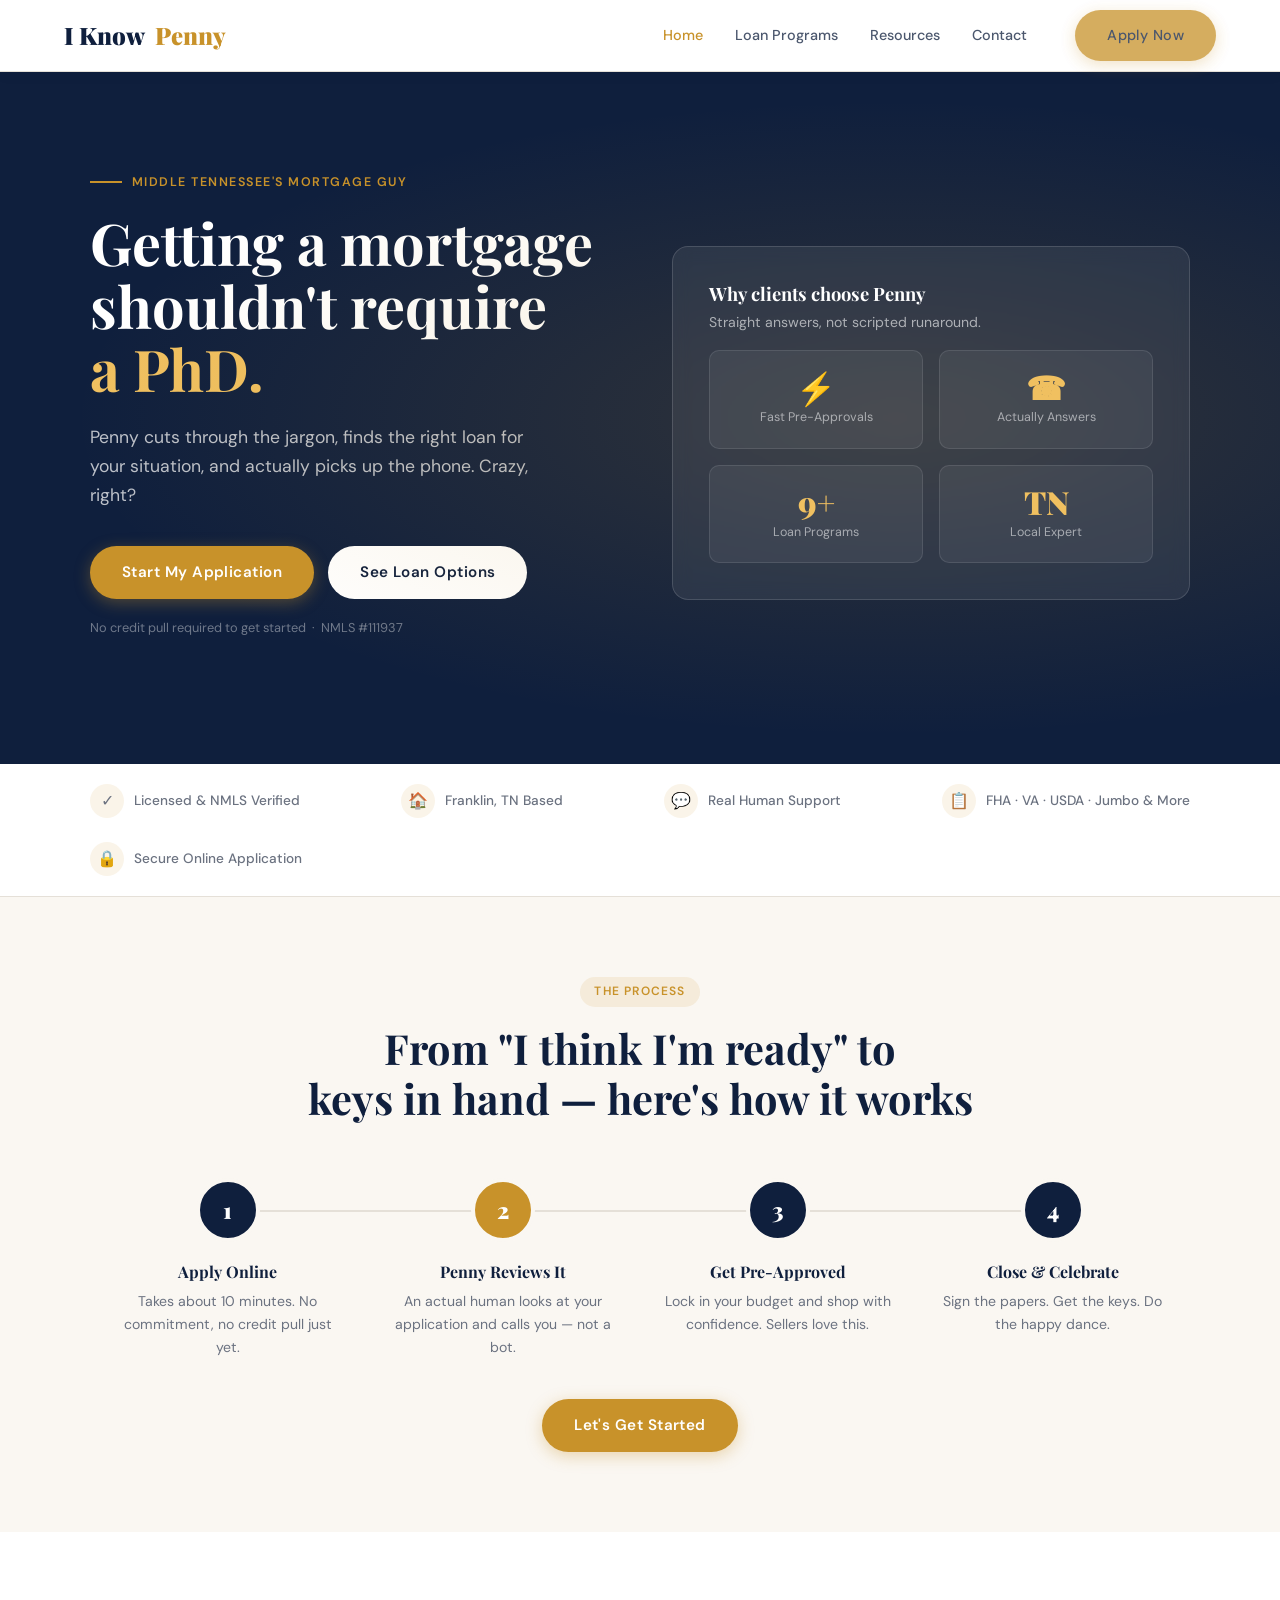
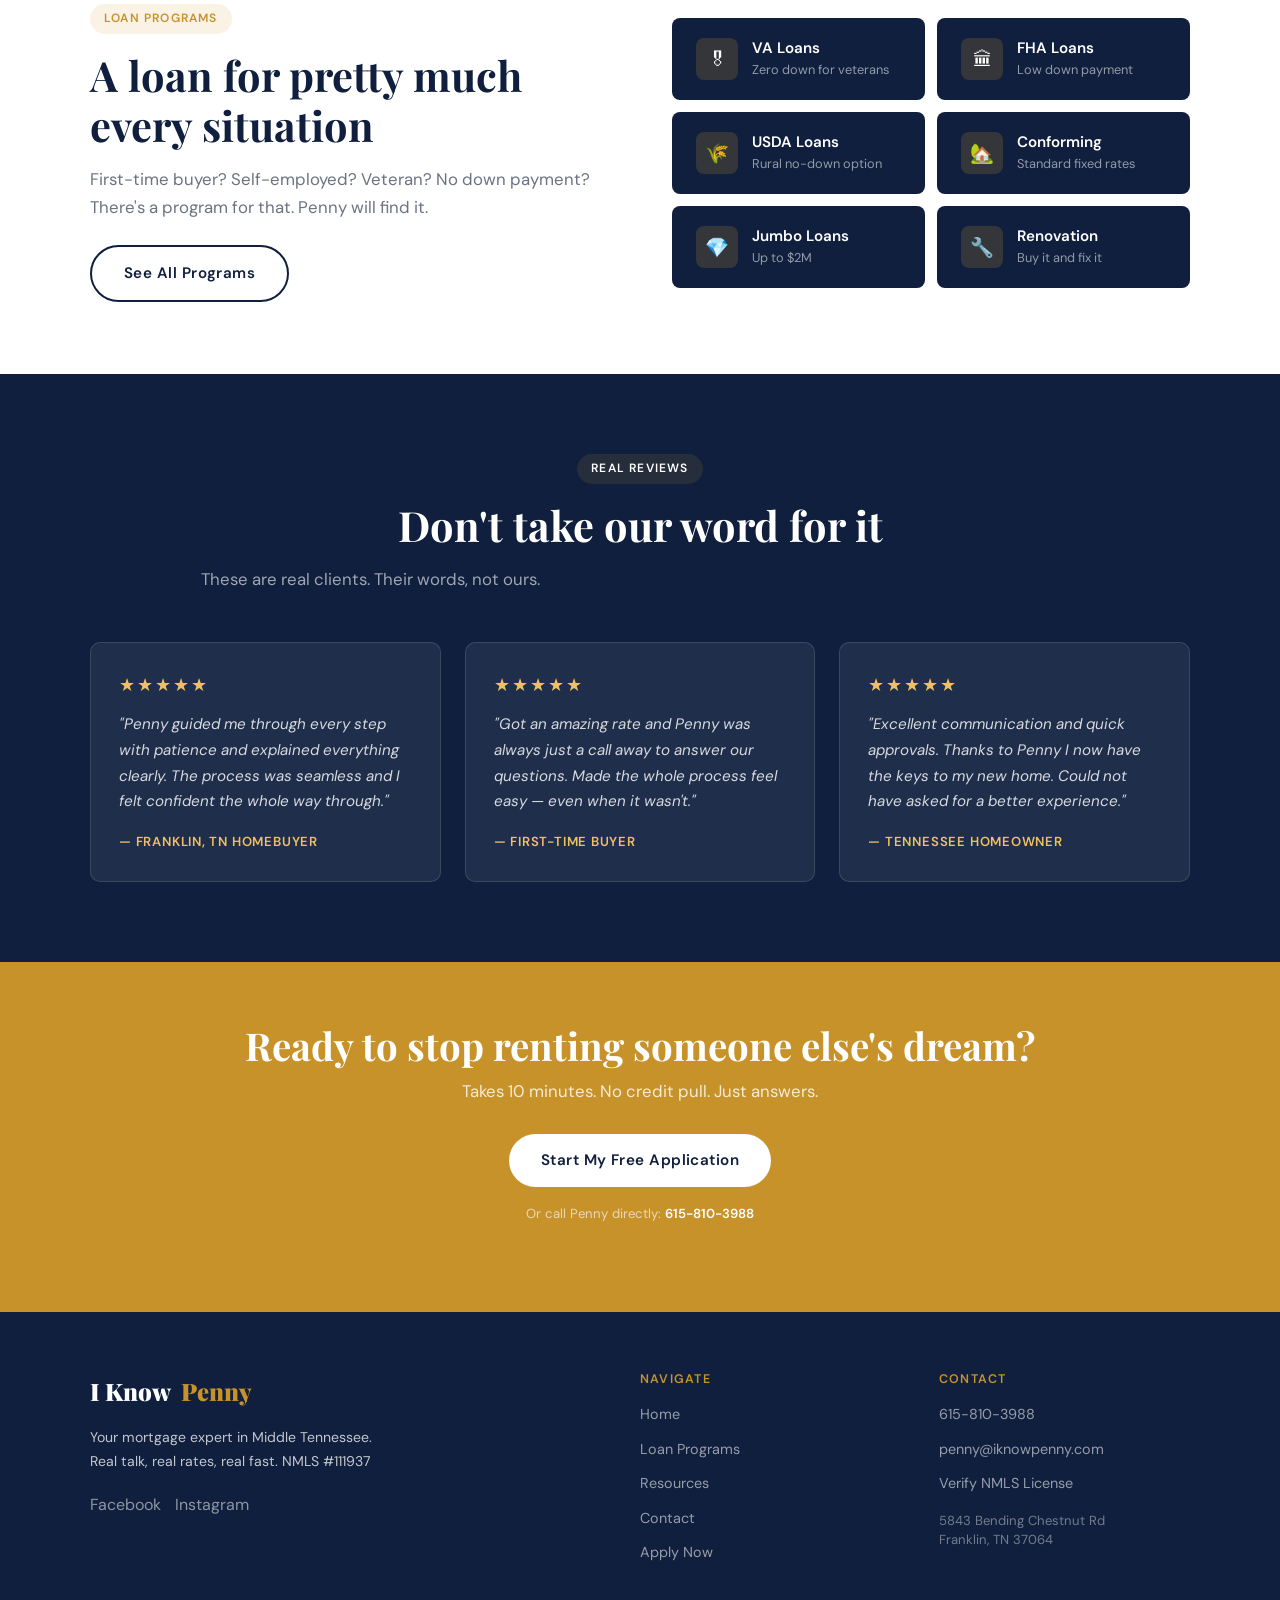
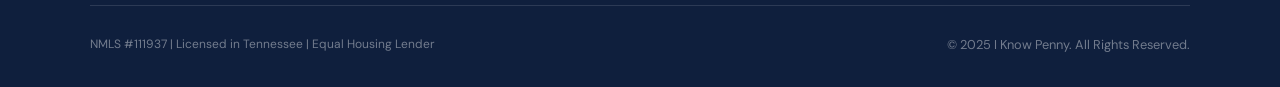
==== index.html @ 1d05a92d "Add website files" ====
<!DOCTYPE html>
<html lang="en">
<head>
  <meta charset="UTF-8" />
  <meta name="viewport" content="width=device-width, initial-scale=1.0" />
  <title>I Know Penny — Mortgages Made Human</title>
  <meta name="description" content="Penny is your Middle Tennessee mortgage expert. Real talk, competitive rates, and a process that doesn't make you want to cry. NMLS #111937" />
  <link rel="stylesheet" href="css/style.css" />
  <style>
    /* ---- HERO ---- */
    .hero {
      background: var(--navy);
      color: var(--white);
      padding: 100px 5% 90px;
      position: relative;
      overflow: hidden;
    }
    .hero::before {
      content: '';
      position: absolute;
      inset: 0;
      background: radial-gradient(ellipse at 70% 50%, rgba(200,146,42,0.18) 0%, transparent 65%);
      pointer-events: none;
    }
    .hero-inner {
      max-width: 1100px;
      margin: 0 auto;
      display: grid;
      grid-template-columns: 1fr 1fr;
      gap: 64px;
      align-items: center;
    }
    .hero-eyebrow {
      font-size: 0.78rem;
      font-weight: 600;
      letter-spacing: 0.12em;
      text-transform: uppercase;
      color: var(--gold);
      margin-bottom: 18px;
      display: flex;
      align-items: center;
      gap: 10px;
    }
    .hero-eyebrow::before {
      content: '';
      display: block;
      width: 32px;
      height: 2px;
      background: var(--gold);
    }
    .hero h1 {
      font-size: clamp(2.4rem, 4.5vw, 3.6rem);
      color: var(--white);
      margin-bottom: 22px;
      line-height: 1.1;
    }
    .hero h1 em {
      font-style: normal;
      color: var(--gold-lt);
    }
    .hero p {
      font-size: 1.1rem;
      color: rgba(255,255,255,0.72);
      margin-bottom: 36px;
      max-width: 460px;
    }
    .hero-btns { display: flex; gap: 14px; flex-wrap: wrap; }
    .hero-card {
      background: rgba(255,255,255,0.07);
      border: 1px solid rgba(255,255,255,0.14);
      border-radius: 16px;
      padding: 36px;
      backdrop-filter: blur(8px);
    }
    .hero-card h3 {
      font-size: 1.15rem;
      color: var(--white);
      margin-bottom: 6px;
    }
    .hero-card p {
      font-size: 0.88rem;
      color: rgba(255,255,255,0.6);
      margin-bottom: 0;
    }
    .hero-stats {
      display: grid;
      grid-template-columns: 1fr 1fr;
      gap: 16px;
      margin-top: 16px;
    }
    .stat-box {
      background: rgba(255,255,255,0.06);
      border: 1px solid rgba(255,255,255,0.1);
      border-radius: 10px;
      padding: 20px;
      text-align: center;
    }
    .stat-num {
      font-family: 'Playfair Display', serif;
      font-size: 2rem;
      font-weight: 900;
      color: var(--gold-lt);
      line-height: 1;
    }
    .stat-label { font-size: 0.78rem; color: rgba(255,255,255,0.55); margin-top: 4px; }

    @media (max-width: 820px) {
      .hero-inner { grid-template-columns: 1fr; gap: 40px; }
      .hero-card { display: none; }
      .hero { padding: 72px 5% 64px; }
    }

    /* ---- TRUST BAR ---- */
    .trust-bar {
      background: var(--white);
      border-bottom: 1px solid var(--border);
      padding: 20px 5%;
    }
    .trust-bar-inner {
      max-width: 1100px;
      margin: 0 auto;
      display: flex;
      align-items: center;
      justify-content: space-between;
      gap: 24px;
      flex-wrap: wrap;
    }
    .trust-item {
      display: flex;
      align-items: center;
      gap: 10px;
      font-size: 0.85rem;
      font-weight: 500;
      color: var(--gray);
    }
    .trust-icon {
      width: 34px;
      height: 34px;
      background: rgba(200,146,42,0.1);
      border-radius: 50%;
      display: flex;
      align-items: center;
      justify-content: center;
      font-size: 1rem;
      flex-shrink: 0;
    }

    /* ---- HOW IT WORKS ---- */
    .steps {
      counter-reset: step;
      display: grid;
      grid-template-columns: repeat(4,1fr);
      gap: 0;
      position: relative;
    }
    .steps::before {
      content: '';
      position: absolute;
      top: 32px;
      left: 10%;
      right: 10%;
      height: 2px;
      background: var(--border);
      z-index: 0;
    }
    .step {
      text-align: center;
      padding: 0 20px;
      position: relative;
      z-index: 1;
    }
    .step-num {
      width: 64px;
      height: 64px;
      background: var(--navy);
      color: var(--white);
      border-radius: 50%;
      display: flex;
      align-items: center;
      justify-content: center;
      font-family: 'Playfair Display', serif;
      font-size: 1.4rem;
      font-weight: 900;
      margin: 0 auto 20px;
      border: 4px solid var(--cream);
    }
    .step:nth-child(2) .step-num { background: var(--gold); }
    .step h3 { font-size: 1rem; margin-bottom: 8px; }
    .step p { font-size: 0.88rem; color: var(--gray); }

    @media (max-width: 700px) {
      .steps { grid-template-columns: 1fr 1fr; gap: 32px; }
      .steps::before { display: none; }
    }
    @media (max-width: 420px) {
      .steps { grid-template-columns: 1fr; }
    }

    /* ---- TESTIMONIALS ---- */
    .testimonials-bg { background: var(--navy); }
    .testimonials-bg .section-title, .testimonials-bg .tag { color: var(--white); }
    .testimonials-bg .section-sub { color: rgba(255,255,255,0.6); }
    .testimonial-card {
      background: rgba(255,255,255,0.07);
      border: 1px solid rgba(255,255,255,0.12);
      border-radius: var(--radius);
      padding: 28px;
      color: var(--white);
    }
    .testimonial-card .stars { color: var(--gold-lt); font-size: 1.1rem; margin-bottom: 12px; letter-spacing: 2px; }
    .testimonial-card blockquote { font-size: 0.95rem; line-height: 1.7; color: rgba(255,255,255,0.82); font-style: italic; }
    .testimonial-card .reviewer { margin-top: 16px; font-size: 0.82rem; font-weight: 600; color: var(--gold-lt); text-transform: uppercase; letter-spacing: 0.06em; }

    /* ---- CTA BAND ---- */
    .cta-band {
      background: var(--gold);
      padding: 60px 5%;
      text-align: center;
    }
    .cta-band h2 { color: var(--white); font-size: clamp(1.6rem, 3vw, 2.4rem); margin-bottom: 10px; }
    .cta-band p { color: rgba(255,255,255,0.82); font-size: 1.05rem; margin-bottom: 28px; }

    /* ---- PROGRAMS PREVIEW ---- */
    .prog-badge {
      background: var(--navy);
      color: var(--white);
      border-radius: 8px;
      padding: 20px 24px;
      display: flex;
      align-items: center;
      gap: 14px;
      transition: transform var(--trans), box-shadow var(--trans);
    }
    .prog-badge:hover {
      transform: translateY(-3px);
      box-shadow: 0 8px 24px rgba(15,31,61,0.2);
    }
    .prog-badge .icon {
      width: 42px;
      height: 42px;
      background: rgba(200,146,42,0.2);
      border-radius: 8px;
      display: flex;
      align-items: center;
      justify-content: center;
      font-size: 1.2rem;
      flex-shrink: 0;
    }
    .prog-badge h4 { font-family: 'DM Sans', sans-serif; font-size: 0.95rem; font-weight: 600; color: var(--white); margin-bottom: 2px; }
    .prog-badge p { font-size: 0.8rem; color: rgba(255,255,255,0.55); }
  </style>
</head>
<body>

  <div id="nav-placeholder"></div>

  <!-- HERO -->
  <section class="hero">
    <div class="hero-inner">
      <div>
        <div class="hero-eyebrow">Middle Tennessee's Mortgage Guy</div>
        <h1>Getting a mortgage<br>shouldn't require<br><em>a PhD.</em></h1>
        <p>Penny cuts through the jargon, finds the right loan for your situation, and actually picks up the phone. Crazy, right?</p>
        <div class="hero-btns">
          <a href="apply.html" class="btn btn-gold">Start My Application</a>
          <a href="lending-programs.html" class="btn btn-white">See Loan Options</a>
        </div>
        <p style="margin-top:18px;font-size:0.8rem;color:rgba(255,255,255,0.4)">No credit pull required to get started &nbsp;·&nbsp; NMLS #111937</p>
      </div>
      <div class="hero-card fade-in">
        <h3>Why clients choose Penny</h3>
        <p>Straight answers, not scripted runaround.</p>
        <div class="hero-stats">
          <div class="stat-box"><div class="stat-num">⚡</div><div class="stat-label">Fast Pre-Approvals</div></div>
          <div class="stat-box"><div class="stat-num">☎</div><div class="stat-label">Actually Answers</div></div>
          <div class="stat-box"><div class="stat-num">9+</div><div class="stat-label">Loan Programs</div></div>
          <div class="stat-box"><div class="stat-num">TN</div><div class="stat-label">Local Expert</div></div>
        </div>
      </div>
    </div>
  </section>

  <!-- TRUST BAR -->
  <div class="trust-bar">
    <div class="trust-bar-inner">
      <div class="trust-item"><div class="trust-icon">✓</div>Licensed &amp; NMLS Verified</div>
      <div class="trust-item"><div class="trust-icon">🏠</div>Franklin, TN Based</div>
      <div class="trust-item"><div class="trust-icon">💬</div>Real Human Support</div>
      <div class="trust-item"><div class="trust-icon">📋</div>FHA · VA · USDA · Jumbo &amp; More</div>
      <div class="trust-item"><div class="trust-icon">🔒</div>Secure Online Application</div>
    </div>
  </div>

  <!-- HOW IT WORKS -->
  <section class="section">
    <div class="container">
      <div class="text-center fade-in" style="margin-bottom:56px">
        <div class="tag">The Process</div>
        <h2 class="section-title">From "I think I'm ready" to<br>keys in hand — here's how it works</h2>
      </div>
      <div class="steps stagger">
        <div class="step">
          <div class="step-num">1</div>
          <h3>Apply Online</h3>
          <p>Takes about 10 minutes. No commitment, no credit pull just yet.</p>
        </div>
        <div class="step">
          <div class="step-num">2</div>
          <h3>Penny Reviews It</h3>
          <p>An actual human looks at your application and calls you — not a bot.</p>
        </div>
        <div class="step">
          <div class="step-num">3</div>
          <h3>Get Pre-Approved</h3>
          <p>Lock in your budget and shop with confidence. Sellers love this.</p>
        </div>
        <div class="step">
          <div class="step-num">4</div>
          <h3>Close &amp; Celebrate</h3>
          <p>Sign the papers. Get the keys. Do the happy dance.</p>
        </div>
      </div>
      <div class="text-center mt-40">
        <a href="apply.html" class="btn btn-gold">Let's Get Started</a>
      </div>
    </div>
  </section>

  <!-- LOAN PROGRAMS PREVIEW -->
  <section class="section" style="background:var(--white);padding-top:72px;padding-bottom:72px">
    <div class="container">
      <div style="display:grid;grid-template-columns:1fr 1fr;gap:64px;align-items:center">
        <div class="fade-in">
          <div class="tag">Loan Programs</div>
          <h2 class="section-title">A loan for pretty much every situation</h2>
          <p class="section-sub">First-time buyer? Self-employed? Veteran? No down payment? There's a program for that. Penny will find it.</p>
          <a href="lending-programs.html" class="btn btn-outline mt-24">See All Programs</a>
        </div>
        <div class="stagger" style="display:grid;grid-template-columns:1fr 1fr;gap:12px">
          <div class="prog-badge">
            <div class="icon">🎖</div>
            <div><h4>VA Loans</h4><p>Zero down for veterans</p></div>
          </div>
          <div class="prog-badge">
            <div class="icon">🏛</div>
            <div><h4>FHA Loans</h4><p>Low down payment</p></div>
          </div>
          <div class="prog-badge">
            <div class="icon">🌾</div>
            <div><h4>USDA Loans</h4><p>Rural no-down option</p></div>
          </div>
          <div class="prog-badge">
            <div class="icon">🏡</div>
            <div><h4>Conforming</h4><p>Standard fixed rates</p></div>
          </div>
          <div class="prog-badge">
            <div class="icon">💎</div>
            <div><h4>Jumbo Loans</h4><p>Up to $2M</p></div>
          </div>
          <div class="prog-badge">
            <div class="icon">🔧</div>
            <div><h4>Renovation</h4><p>Buy it and fix it</p></div>
          </div>
        </div>
      </div>
    </div>
  </section>

  <!-- TESTIMONIALS -->
  <section class="section testimonials-bg">
    <div class="container">
      <div class="text-center fade-in" style="margin-bottom:48px">
        <div class="tag">Real Reviews</div>
        <h2 class="section-title" style="color:var(--white)">Don't take our word for it</h2>
        <p class="section-sub">These are real clients. Their words, not ours.</p>
      </div>
      <div class="grid-3 stagger">
        <div class="testimonial-card">
          <div class="stars">★★★★★</div>
          <blockquote>"Penny guided me through every step with patience and explained everything clearly. The process was seamless and I felt confident the whole way through."</blockquote>
          <div class="reviewer">— Franklin, TN Homebuyer</div>
        </div>
        <div class="testimonial-card">
          <div class="stars">★★★★★</div>
          <blockquote>"Got an amazing rate and Penny was always just a call away to answer our questions. Made the whole process feel easy — even when it wasn't."</blockquote>
          <div class="reviewer">— First-Time Buyer</div>
        </div>
        <div class="testimonial-card">
          <div class="stars">★★★★★</div>
          <blockquote>"Excellent communication and quick approvals. Thanks to Penny I now have the keys to my new home. Could not have asked for a better experience."</blockquote>
          <div class="reviewer">— Tennessee Homeowner</div>
        </div>
      </div>
    </div>
  </section>

  <!-- CTA BAND -->
  <div class="cta-band">
    <div class="container">
      <h2>Ready to stop renting someone else's dream?</h2>
      <p>Takes 10 minutes. No credit pull. Just answers.</p>
      <a href="apply.html" class="btn btn-white">Start My Free Application</a>
      <p style="margin-top:16px;font-size:0.82rem;color:rgba(255,255,255,0.65)">Or call Penny directly: <a href="tel:6158103988" style="color:var(--white);font-weight:600">615-810-3988</a></p>
    </div>
  </div>

  <div id="footer-placeholder"></div>
  <script src="js/components.js"></script>
  <script src="js/main.js"></script>
</body>
</html>
---- css/style.css ----
/* =============================================
   I KNOW PENNY — Global Stylesheet
   ============================================= */

@import url('https://fonts.googleapis.com/css2?family=Playfair+Display:wght@700;900&family=DM+Sans:wght@300;400;500;600&display=swap');

:root {
  --navy:    #0f1f3d;
  --gold:    #c8922a;
  --gold-lt: #f0c060;
  --cream:   #faf7f2;
  --white:   #ffffff;
  --gray:    #6b7280;
  --border:  #e5e0d8;
  --radius:  10px;
  --shadow:  0 4px 24px rgba(15,31,61,0.10);
  --trans:   0.22s ease;
}

*, *::before, *::after { box-sizing: border-box; margin: 0; padding: 0; }

html { scroll-behavior: smooth; }

body {
  font-family: 'DM Sans', sans-serif;
  background: var(--cream);
  color: var(--navy);
  font-size: 16px;
  line-height: 1.65;
}

h1, h2, h3, h4 {
  font-family: 'Playfair Display', serif;
  line-height: 1.2;
}

a { color: inherit; text-decoration: none; }
img { max-width: 100%; display: block; }

/* ---- BUTTONS ---- */
.btn {
  display: inline-block;
  padding: 14px 32px;
  border-radius: 50px;
  font-family: 'DM Sans', sans-serif;
  font-weight: 600;
  font-size: 0.95rem;
  letter-spacing: 0.03em;
  cursor: pointer;
  transition: transform var(--trans), box-shadow var(--trans), background var(--trans);
  border: none;
}
.btn-gold {
  background: var(--gold);
  color: var(--white);
  box-shadow: 0 4px 16px rgba(200,146,42,0.35);
}
.btn-gold:hover {
  background: #b07820;
  transform: translateY(-2px);
  box-shadow: 0 8px 24px rgba(200,146,42,0.45);
}
.btn-outline {
  background: transparent;
  color: var(--navy);
  border: 2px solid var(--navy);
}
.btn-outline:hover {
  background: var(--navy);
  color: var(--white);
  transform: translateY(-2px);
}
.btn-white {
  background: var(--white);
  color: var(--navy);
}
.btn-white:hover {
  background: var(--gold);
  color: var(--white);
  transform: translateY(-2px);
}

/* ---- NAV ---- */
nav {
  position: sticky;
  top: 0;
  z-index: 100;
  background: var(--white);
  border-bottom: 1px solid var(--border);
  padding: 0 5%;
  display: flex;
  align-items: center;
  justify-content: space-between;
  height: 72px;
  box-shadow: 0 2px 12px rgba(15,31,61,0.07);
}

.nav-logo {
  font-family: 'Playfair Display', serif;
  font-size: 1.5rem;
  font-weight: 900;
  color: var(--navy);
  display: flex;
  align-items: center;
  gap: 10px;
}
.nav-logo span { color: var(--gold); }

.nav-links {
  display: flex;
  align-items: center;
  gap: 32px;
  list-style: none;
}
.nav-links a {
  font-size: 0.9rem;
  font-weight: 500;
  color: var(--navy);
  opacity: 0.75;
  transition: opacity var(--trans), color var(--trans);
}
.nav-links a:hover, .nav-links a.active { opacity: 1; color: var(--gold); }

.nav-cta { margin-left: 16px; }

.hamburger {
  display: none;
  flex-direction: column;
  gap: 5px;
  cursor: pointer;
  background: none;
  border: none;
  padding: 6px;
}
.hamburger span {
  display: block;
  width: 24px;
  height: 2px;
  background: var(--navy);
  border-radius: 2px;
  transition: var(--trans);
}

/* ---- MOBILE NAV ---- */
@media (max-width: 820px) {
  .hamburger { display: flex; }
  .nav-links {
    display: none;
    position: absolute;
    top: 72px;
    left: 0; right: 0;
    background: var(--white);
    flex-direction: column;
    padding: 24px 5%;
    gap: 20px;
    border-top: 1px solid var(--border);
    box-shadow: 0 8px 24px rgba(15,31,61,0.10);
  }
  .nav-links.open { display: flex; }
  .nav-links a { font-size: 1rem; }
  .nav-cta { width: 100%; text-align: center; }
}

/* ---- FOOTER ---- */
footer {
  background: var(--navy);
  color: rgba(255,255,255,0.75);
  padding: 60px 5% 32px;
}
.footer-grid {
  display: grid;
  grid-template-columns: 2fr 1fr 1fr;
  gap: 48px;
  padding-bottom: 40px;
  border-bottom: 1px solid rgba(255,255,255,0.12);
  margin-bottom: 28px;
}
.footer-brand .nav-logo { color: var(--white); margin-bottom: 14px; }
.footer-brand p { font-size: 0.88rem; line-height: 1.7; max-width: 300px; }
.footer-col h4 {
  font-family: 'DM Sans', sans-serif;
  font-size: 0.78rem;
  font-weight: 600;
  letter-spacing: 0.1em;
  text-transform: uppercase;
  color: var(--gold);
  margin-bottom: 14px;
}
.footer-col ul { list-style: none; display: flex; flex-direction: column; gap: 8px; }
.footer-col a { font-size: 0.9rem; opacity: 0.75; transition: opacity var(--trans); }
.footer-col a:hover { opacity: 1; }
.footer-bottom {
  display: flex;
  justify-content: space-between;
  align-items: center;
  font-size: 0.8rem;
  flex-wrap: wrap;
  gap: 12px;
}
.nmls { font-size: 0.75rem; opacity: 0.55; }

@media (max-width: 700px) {
  .footer-grid { grid-template-columns: 1fr; gap: 32px; }
  .footer-bottom { flex-direction: column; text-align: center; }
}

/* ---- SECTION HELPERS ---- */
.section { padding: 80px 5%; }
.section-sm { padding: 48px 5%; }
.container { max-width: 1100px; margin: 0 auto; }
.tag {
  display: inline-block;
  background: rgba(200,146,42,0.12);
  color: var(--gold);
  font-size: 0.75rem;
  font-weight: 600;
  letter-spacing: 0.1em;
  text-transform: uppercase;
  padding: 5px 14px;
  border-radius: 50px;
  margin-bottom: 16px;
}
.section-title { font-size: clamp(1.8rem, 3.5vw, 2.6rem); margin-bottom: 16px; }
.section-sub { font-size: 1.05rem; color: var(--gray); max-width: 560px; }

/* ---- CARDS ---- */
.card {
  background: var(--white);
  border-radius: var(--radius);
  box-shadow: var(--shadow);
  padding: 32px;
  border: 1px solid var(--border);
  transition: transform var(--trans), box-shadow var(--trans);
}
.card:hover {
  transform: translateY(-4px);
  box-shadow: 0 12px 36px rgba(15,31,61,0.13);
}

/* ---- UTILITIES ---- */
.text-center { text-align: center; }
.text-gold { color: var(--gold); }
.mt-8 { margin-top: 8px; }
.mt-16 { margin-top: 16px; }
.mt-24 { margin-top: 24px; }
.mt-40 { margin-top: 40px; }
.grid-2 { display: grid; grid-template-columns: 1fr 1fr; gap: 24px; }
.grid-3 { display: grid; grid-template-columns: repeat(3,1fr); gap: 24px; }
.grid-4 { display: grid; grid-template-columns: repeat(4,1fr); gap: 24px; }

@media (max-width: 900px) {
  .grid-4 { grid-template-columns: repeat(2,1fr); }
  .grid-3 { grid-template-columns: repeat(2,1fr); }
}
@media (max-width: 600px) {
  .grid-2, .grid-3, .grid-4 { grid-template-columns: 1fr; }
  .section { padding: 56px 5%; }
}

/* ---- PAGE HERO (inner pages) ---- */
.page-hero {
  background: var(--navy);
  color: var(--white);
  padding: 72px 5% 64px;
  text-align: center;
}
.page-hero .tag { background: rgba(200,146,42,0.18); }
.page-hero h1 { color: var(--white); font-size: clamp(2rem, 4vw, 3rem); }
.page-hero p { color: rgba(255,255,255,0.72); margin: 14px auto 0; max-width: 540px; font-size: 1.05rem; }

/* ---- FADE IN ANIMATION ---- */
.fade-in {
  opacity: 0;
  transform: translateY(24px);
  transition: opacity 0.6s ease, transform 0.6s ease;
}
.fade-in.visible { opacity: 1; transform: none; }
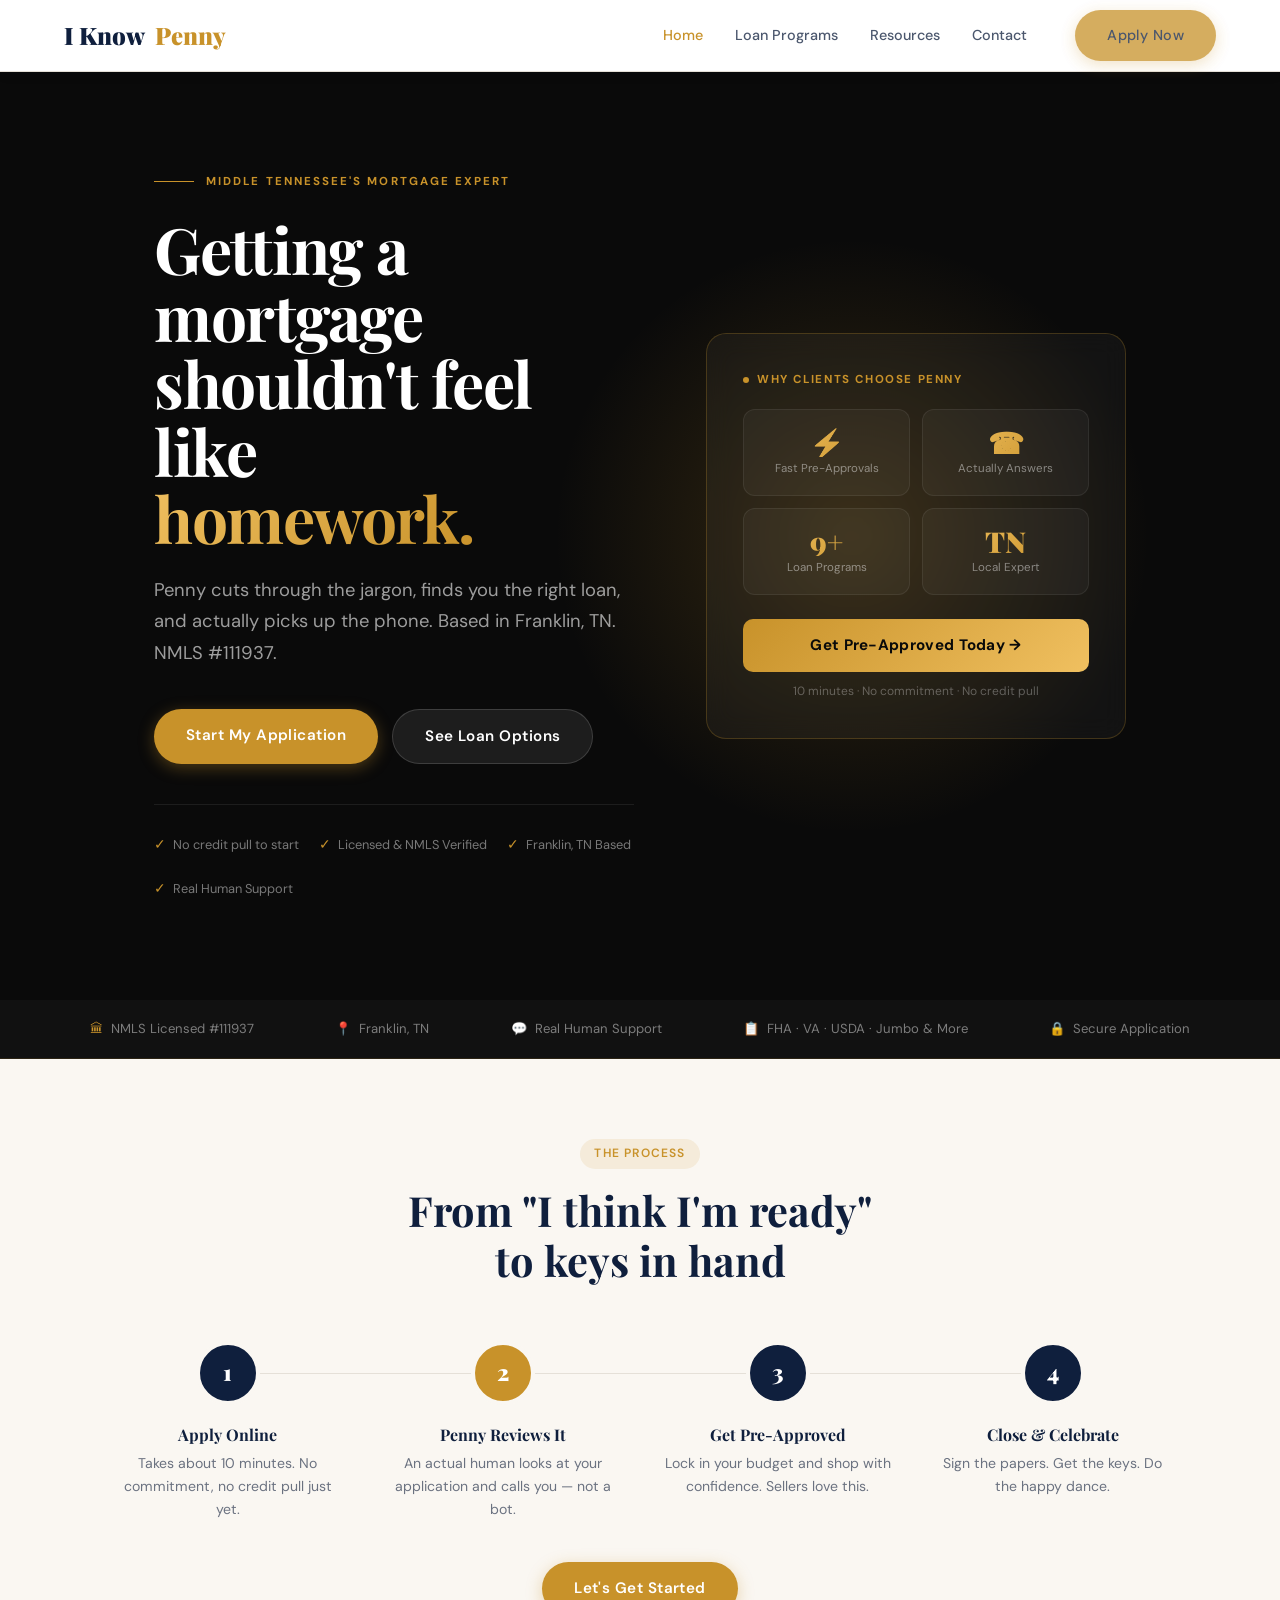
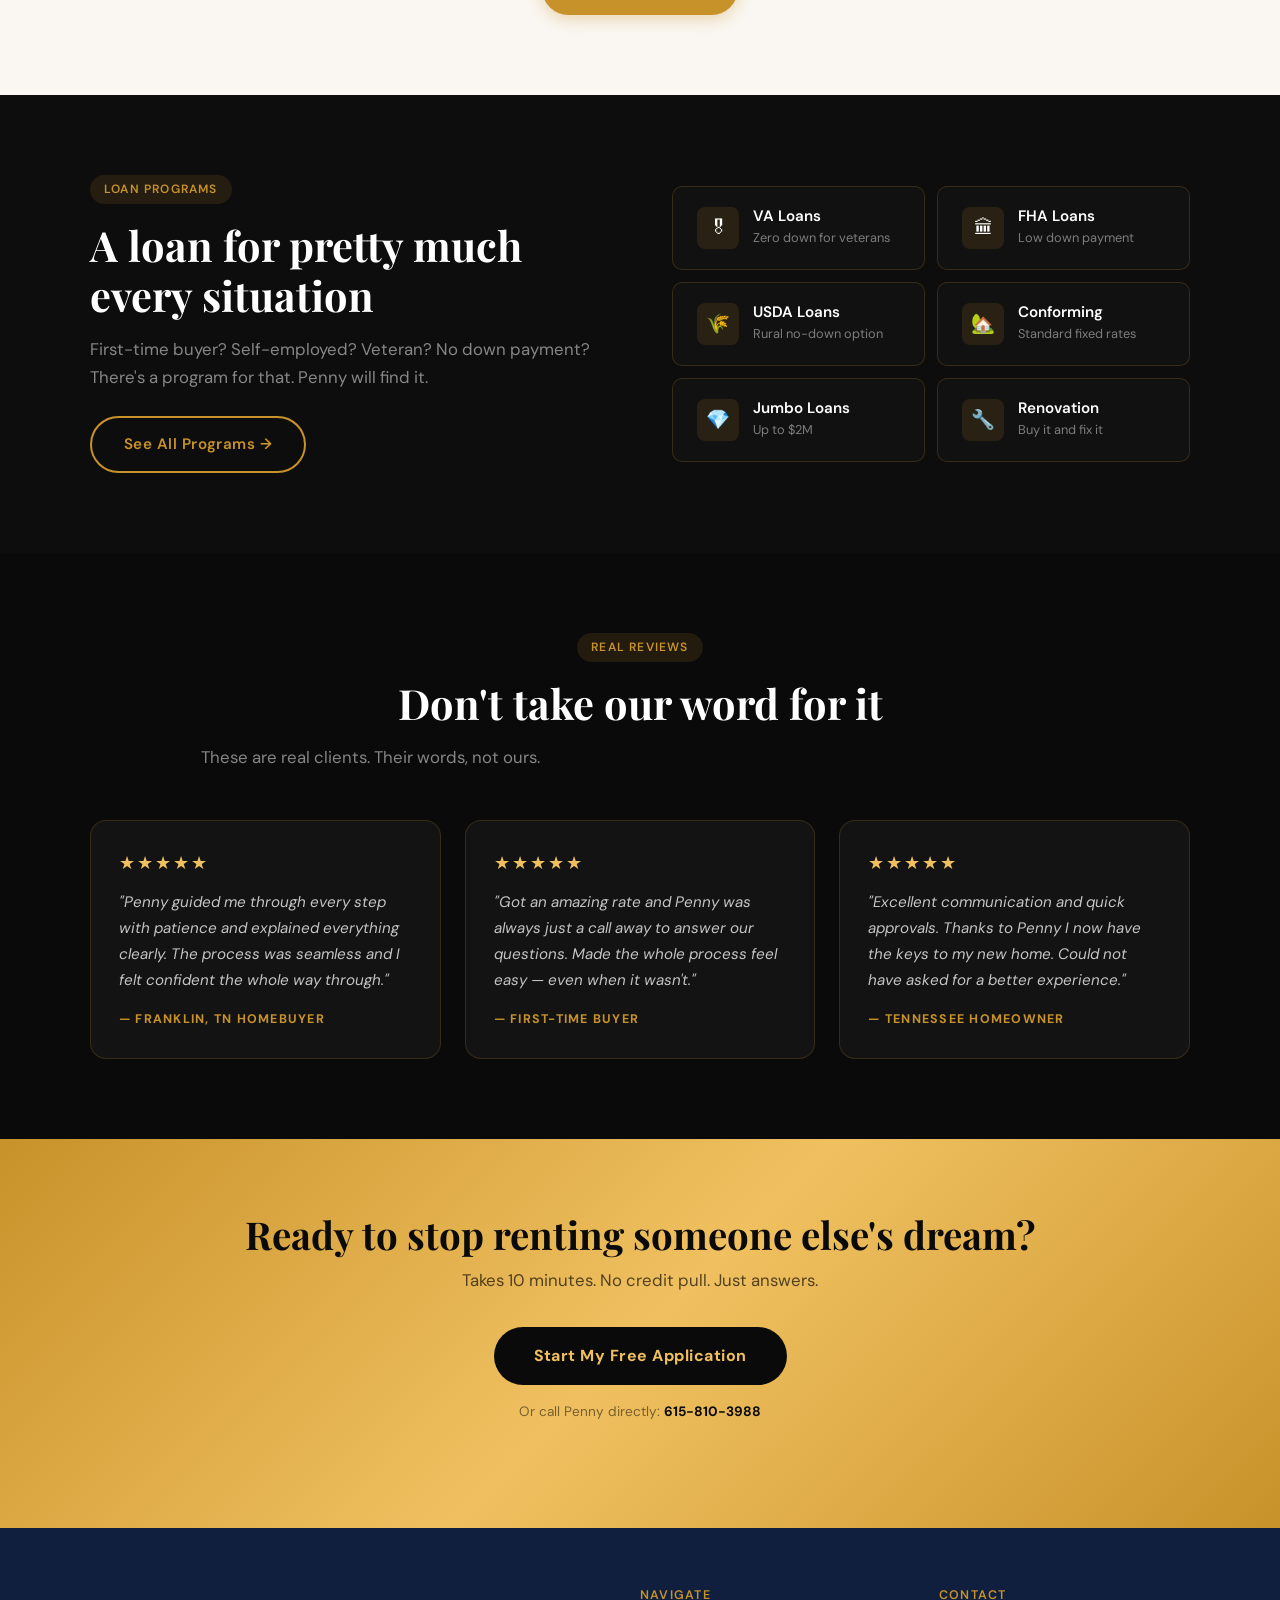
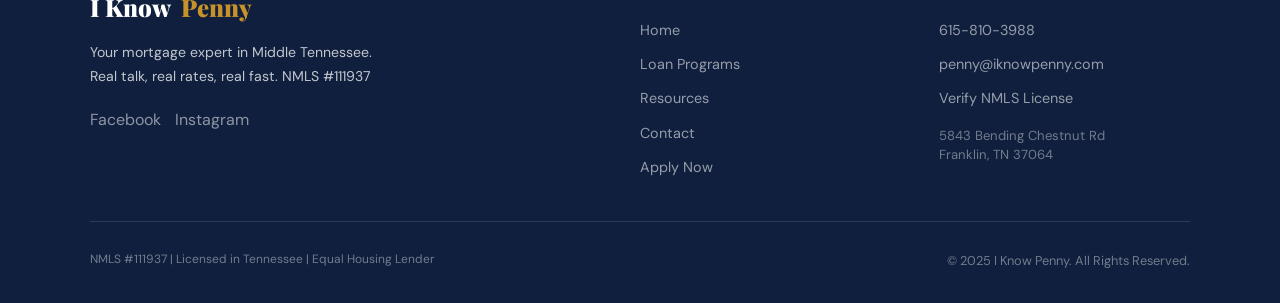
==== commit 4ff66e89: "Add files via upload" ====
--- a/index.html
+++ b/index.html
@@ -9,112 +9,187 @@
   <style>
     /* ---- HERO ---- */
     .hero {
-      background: var(--navy);
+      background: #0a0a0a;
       color: var(--white);
-      padding: 100px 5% 90px;
+      padding: 0;
       position: relative;
       overflow: hidden;
-    }
-    .hero::before {
-      content: '';
+      min-height: 92vh;
+      display: flex;
+      align-items: center;
+    }
+    .hero-bg-logo {
       position: absolute;
-      inset: 0;
-      background: radial-gradient(ellipse at 70% 50%, rgba(200,146,42,0.18) 0%, transparent 65%);
+      right: -80px;
+      top: 50%;
+      transform: translateY(-50%);
+      width: 680px;
+      opacity: 0.04;
+      pointer-events: none;
+      user-select: none;
+    }
+    .hero-glow {
+      position: absolute;
+      width: 600px;
+      height: 600px;
+      border-radius: 50%;
+      background: radial-gradient(circle, rgba(200,146,42,0.22) 0%, transparent 70%);
+      top: 50%;
+      right: 10%;
+      transform: translateY(-50%);
       pointer-events: none;
     }
     .hero-inner {
       max-width: 1100px;
       margin: 0 auto;
+      padding: 100px 5%;
       display: grid;
-      grid-template-columns: 1fr 1fr;
-      gap: 64px;
-      align-items: center;
+      grid-template-columns: 1fr 420px;
+      gap: 72px;
+      align-items: center;
+      width: 100%;
+      position: relative;
+      z-index: 1;
     }
     .hero-eyebrow {
-      font-size: 0.78rem;
-      font-weight: 600;
-      letter-spacing: 0.12em;
+      font-size: 0.72rem;
+      font-weight: 700;
+      letter-spacing: 0.18em;
       text-transform: uppercase;
       color: var(--gold);
-      margin-bottom: 18px;
-      display: flex;
-      align-items: center;
-      gap: 10px;
+      margin-bottom: 24px;
+      display: flex;
+      align-items: center;
+      gap: 12px;
     }
     .hero-eyebrow::before {
       content: '';
       display: block;
-      width: 32px;
-      height: 2px;
+      width: 40px;
+      height: 1px;
       background: var(--gold);
     }
     .hero h1 {
-      font-size: clamp(2.4rem, 4.5vw, 3.6rem);
+      font-size: clamp(2.8rem, 5vw, 4.4rem);
       color: var(--white);
-      margin-bottom: 22px;
-      line-height: 1.1;
+      margin-bottom: 24px;
+      line-height: 1.05;
+      letter-spacing: -0.02em;
     }
     .hero h1 em {
       font-style: normal;
-      color: var(--gold-lt);
-    }
-    .hero p {
-      font-size: 1.1rem;
-      color: rgba(255,255,255,0.72);
-      margin-bottom: 36px;
-      max-width: 460px;
-    }
-    .hero-btns { display: flex; gap: 14px; flex-wrap: wrap; }
+      background: linear-gradient(135deg, #f0c060, #c8922a);
+      -webkit-background-clip: text;
+      -webkit-text-fill-color: transparent;
+      background-clip: text;
+    }
+    .hero-sub {
+      font-size: 1.15rem;
+      color: rgba(255,255,255,0.6);
+      margin-bottom: 40px;
+      max-width: 480px;
+      line-height: 1.7;
+    }
+    .hero-btns { display: flex; gap: 14px; flex-wrap: wrap; margin-bottom: 40px; }
+    .hero-trust {
+      display: flex;
+      align-items: center;
+      gap: 20px;
+      padding-top: 28px;
+      border-top: 1px solid rgba(255,255,255,0.08);
+      flex-wrap: wrap;
+    }
+    .hero-trust-item {
+      display: flex;
+      align-items: center;
+      gap: 7px;
+      font-size: 0.8rem;
+      color: rgba(255,255,255,0.45);
+    }
+    .hero-trust-item span { color: var(--gold); font-size: 0.9rem; }
+
+    /* RIGHT CARD */
     .hero-card {
-      background: rgba(255,255,255,0.07);
-      border: 1px solid rgba(255,255,255,0.14);
-      border-radius: 16px;
+      background: rgba(255,255,255,0.04);
+      border: 1px solid rgba(200,146,42,0.25);
+      border-radius: 20px;
       padding: 36px;
-      backdrop-filter: blur(8px);
-    }
-    .hero-card h3 {
-      font-size: 1.15rem;
-      color: var(--white);
-      margin-bottom: 6px;
-    }
-    .hero-card p {
-      font-size: 0.88rem;
-      color: rgba(255,255,255,0.6);
-      margin-bottom: 0;
-    }
-    .hero-stats {
+      backdrop-filter: blur(12px);
+    }
+    .hero-card-title {
+      font-size: 0.72rem;
+      font-weight: 700;
+      letter-spacing: 0.14em;
+      text-transform: uppercase;
+      color: var(--gold);
+      margin-bottom: 20px;
+      display: flex;
+      align-items: center;
+      gap: 8px;
+    }
+    .hero-card-title::before {
+      content: '';
+      width: 6px; height: 6px;
+      background: var(--gold);
+      border-radius: 50%;
+      display: block;
+    }
+    .stat-grid {
       display: grid;
       grid-template-columns: 1fr 1fr;
-      gap: 16px;
-      margin-top: 16px;
+      gap: 12px;
+      margin-bottom: 24px;
     }
     .stat-box {
-      background: rgba(255,255,255,0.06);
-      border: 1px solid rgba(255,255,255,0.1);
-      border-radius: 10px;
-      padding: 20px;
+      background: rgba(255,255,255,0.04);
+      border: 1px solid rgba(255,255,255,0.07);
+      border-radius: 12px;
+      padding: 18px 16px;
       text-align: center;
     }
     .stat-num {
       font-family: 'Playfair Display', serif;
-      font-size: 2rem;
+      font-size: 1.8rem;
       font-weight: 900;
-      color: var(--gold-lt);
       line-height: 1;
-    }
-    .stat-label { font-size: 0.78rem; color: rgba(255,255,255,0.55); margin-top: 4px; }
-
-    @media (max-width: 820px) {
+      background: linear-gradient(135deg, #f0c060, #c8922a);
+      -webkit-background-clip: text;
+      -webkit-text-fill-color: transparent;
+      background-clip: text;
+    }
+    .stat-label { font-size: 0.72rem; color: rgba(255,255,255,0.45); margin-top: 5px; line-height: 1.3; }
+
+    .hero-card-cta {
+      display: block;
+      background: linear-gradient(135deg, #c8922a, #f0c060);
+      color: #0a0a0a;
+      font-weight: 700;
+      font-size: 0.95rem;
+      text-align: center;
+      padding: 14px;
+      border-radius: 10px;
+      transition: opacity 0.2s, transform 0.2s;
+      letter-spacing: 0.02em;
+    }
+    .hero-card-cta:hover { opacity: 0.9; transform: translateY(-2px); }
+    .hero-card-sub {
+      text-align: center;
+      font-size: 0.75rem;
+      color: rgba(255,255,255,0.3);
+      margin-top: 10px;
+    }
+
+    @media (max-width: 900px) {
       .hero-inner { grid-template-columns: 1fr; gap: 40px; }
       .hero-card { display: none; }
-      .hero { padding: 72px 5% 64px; }
+      .hero { min-height: auto; }
     }
 
     /* ---- TRUST BAR ---- */
     .trust-bar {
-      background: var(--white);
-      border-bottom: 1px solid var(--border);
-      padding: 20px 5%;
+      background: #111;
+      border-bottom: 1px solid rgba(200,146,42,0.15);
+      padding: 18px 5%;
     }
     .trust-bar-inner {
       max-width: 1100px;
@@ -128,24 +203,13 @@
     .trust-item {
       display: flex;
       align-items: center;
-      gap: 10px;
-      font-size: 0.85rem;
-      font-weight: 500;
-      color: var(--gray);
-    }
-    .trust-icon {
-      width: 34px;
-      height: 34px;
-      background: rgba(200,146,42,0.1);
-      border-radius: 50%;
-      display: flex;
-      align-items: center;
-      justify-content: center;
-      font-size: 1rem;
-      flex-shrink: 0;
-    }
-
-    /* ---- HOW IT WORKS ---- */
+      gap: 8px;
+      font-size: 0.82rem;
+      color: rgba(255,255,255,0.45);
+    }
+    .trust-item span { color: var(--gold); }
+
+    /* ---- STEPS ---- */
     .steps {
       counter-reset: step;
       display: grid;
@@ -159,19 +223,13 @@
       top: 32px;
       left: 10%;
       right: 10%;
-      height: 2px;
+      height: 1px;
       background: var(--border);
       z-index: 0;
     }
-    .step {
-      text-align: center;
-      padding: 0 20px;
-      position: relative;
-      z-index: 1;
-    }
+    .step { text-align: center; padding: 0 20px; position: relative; z-index: 1; }
     .step-num {
-      width: 64px;
-      height: 64px;
+      width: 64px; height: 64px;
       background: var(--navy);
       color: var(--white);
       border-radius: 50%;
@@ -192,62 +250,62 @@
       .steps { grid-template-columns: 1fr 1fr; gap: 32px; }
       .steps::before { display: none; }
     }
-    @media (max-width: 420px) {
-      .steps { grid-template-columns: 1fr; }
-    }
+    @media (max-width: 420px) { .steps { grid-template-columns: 1fr; } }
 
     /* ---- TESTIMONIALS ---- */
-    .testimonials-bg { background: var(--navy); }
-    .testimonials-bg .section-title, .testimonials-bg .tag { color: var(--white); }
-    .testimonials-bg .section-sub { color: rgba(255,255,255,0.6); }
+    .testimonials-bg { background: #0a0a0a; }
+    .testimonials-bg .section-title { color: var(--white); }
+    .testimonials-bg .section-sub { color: rgba(255,255,255,0.5); }
     .testimonial-card {
-      background: rgba(255,255,255,0.07);
-      border: 1px solid rgba(255,255,255,0.12);
-      border-radius: var(--radius);
+      background: rgba(255,255,255,0.04);
+      border: 1px solid rgba(200,146,42,0.2);
+      border-radius: 16px;
       padding: 28px;
       color: var(--white);
     }
     .testimonial-card .stars { color: var(--gold-lt); font-size: 1.1rem; margin-bottom: 12px; letter-spacing: 2px; }
-    .testimonial-card blockquote { font-size: 0.95rem; line-height: 1.7; color: rgba(255,255,255,0.82); font-style: italic; }
-    .testimonial-card .reviewer { margin-top: 16px; font-size: 0.82rem; font-weight: 600; color: var(--gold-lt); text-transform: uppercase; letter-spacing: 0.06em; }
+    .testimonial-card blockquote { font-size: 0.95rem; line-height: 1.7; color: rgba(255,255,255,0.75); font-style: italic; }
+    .testimonial-card .reviewer { margin-top: 16px; font-size: 0.78rem; font-weight: 700; color: var(--gold); text-transform: uppercase; letter-spacing: 0.1em; }
 
     /* ---- CTA BAND ---- */
     .cta-band {
-      background: var(--gold);
-      padding: 60px 5%;
+      background: linear-gradient(135deg, #c8922a 0%, #f0c060 50%, #c8922a 100%);
+      padding: 72px 5%;
       text-align: center;
     }
-    .cta-band h2 { color: var(--white); font-size: clamp(1.6rem, 3vw, 2.4rem); margin-bottom: 10px; }
-    .cta-band p { color: rgba(255,255,255,0.82); font-size: 1.05rem; margin-bottom: 28px; }
+    .cta-band h2 { color: #0a0a0a; font-size: clamp(1.8rem, 3vw, 2.6rem); margin-bottom: 10px; }
+    .cta-band p { color: rgba(0,0,0,0.65); font-size: 1.05rem; margin-bottom: 32px; }
 
     /* ---- PROGRAMS PREVIEW ---- */
     .prog-badge {
-      background: var(--navy);
+      background: #111;
+      border: 1px solid rgba(200,146,42,0.2);
       color: var(--white);
-      border-radius: 8px;
+      border-radius: 10px;
       padding: 20px 24px;
       display: flex;
       align-items: center;
       gap: 14px;
-      transition: transform var(--trans), box-shadow var(--trans);
+      transition: transform var(--trans), border-color var(--trans), box-shadow var(--trans);
     }
     .prog-badge:hover {
       transform: translateY(-3px);
-      box-shadow: 0 8px 24px rgba(15,31,61,0.2);
+      border-color: var(--gold);
+      box-shadow: 0 8px 24px rgba(200,146,42,0.15);
     }
     .prog-badge .icon {
-      width: 42px;
-      height: 42px;
-      background: rgba(200,146,42,0.2);
+      width: 42px; height: 42px;
+      background: rgba(200,146,42,0.12);
       border-radius: 8px;
-      display: flex;
-      align-items: center;
-      justify-content: center;
-      font-size: 1.2rem;
-      flex-shrink: 0;
+      display: flex; align-items: center; justify-content: center;
+      font-size: 1.2rem; flex-shrink: 0;
     }
     .prog-badge h4 { font-family: 'DM Sans', sans-serif; font-size: 0.95rem; font-weight: 600; color: var(--white); margin-bottom: 2px; }
-    .prog-badge p { font-size: 0.8rem; color: rgba(255,255,255,0.55); }
+    .prog-badge p { font-size: 0.8rem; color: rgba(255,255,255,0.45); }
+
+    .programs-section { background: #0d0d0d; }
+    .programs-section .section-title { color: var(--white); }
+    .programs-section .section-sub { color: rgba(255,255,255,0.5); }
   </style>
 </head>
 <body>
@@ -256,26 +314,36 @@
 
   <!-- HERO -->
   <section class="hero">
+    <div class="hero-bg-logo">
+      <img src="images/logo.png" alt="" aria-hidden="true" style="width:100%;opacity:1" />
+    </div>
+    <div class="hero-glow"></div>
     <div class="hero-inner">
       <div>
-        <div class="hero-eyebrow">Middle Tennessee's Mortgage Guy</div>
-        <h1>Getting a mortgage<br>shouldn't require<br><em>a PhD.</em></h1>
-        <p>Penny cuts through the jargon, finds the right loan for your situation, and actually picks up the phone. Crazy, right?</p>
+        <div class="hero-eyebrow">Middle Tennessee's Mortgage Expert</div>
+        <h1>Getting a mortgage<br>shouldn't feel like<br><em>homework.</em></h1>
+        <p class="hero-sub">Penny cuts through the jargon, finds you the right loan, and actually picks up the phone. Based in Franklin, TN. NMLS #111937.</p>
         <div class="hero-btns">
           <a href="apply.html" class="btn btn-gold">Start My Application</a>
-          <a href="lending-programs.html" class="btn btn-white">See Loan Options</a>
-        </div>
-        <p style="margin-top:18px;font-size:0.8rem;color:rgba(255,255,255,0.4)">No credit pull required to get started &nbsp;·&nbsp; NMLS #111937</p>
+          <a href="lending-programs.html" class="btn" style="background:rgba(255,255,255,0.08);color:#fff;border:1px solid rgba(255,255,255,0.15)">See Loan Options</a>
+        </div>
+        <div class="hero-trust">
+          <div class="hero-trust-item"><span>✓</span> No credit pull to start</div>
+          <div class="hero-trust-item"><span>✓</span> Licensed &amp; NMLS Verified</div>
+          <div class="hero-trust-item"><span>✓</span> Franklin, TN Based</div>
+          <div class="hero-trust-item"><span>✓</span> Real Human Support</div>
+        </div>
       </div>
       <div class="hero-card fade-in">
-        <h3>Why clients choose Penny</h3>
-        <p>Straight answers, not scripted runaround.</p>
-        <div class="hero-stats">
+        <div class="hero-card-title">Why clients choose Penny</div>
+        <div class="stat-grid">
           <div class="stat-box"><div class="stat-num">⚡</div><div class="stat-label">Fast Pre-Approvals</div></div>
           <div class="stat-box"><div class="stat-num">☎</div><div class="stat-label">Actually Answers</div></div>
           <div class="stat-box"><div class="stat-num">9+</div><div class="stat-label">Loan Programs</div></div>
           <div class="stat-box"><div class="stat-num">TN</div><div class="stat-label">Local Expert</div></div>
         </div>
+        <a href="apply.html" class="hero-card-cta">Get Pre-Approved Today →</a>
+        <p class="hero-card-sub">10 minutes · No commitment · No credit pull</p>
       </div>
     </div>
   </section>
@@ -283,20 +351,20 @@
   <!-- TRUST BAR -->
   <div class="trust-bar">
     <div class="trust-bar-inner">
-      <div class="trust-item"><div class="trust-icon">✓</div>Licensed &amp; NMLS Verified</div>
-      <div class="trust-item"><div class="trust-icon">🏠</div>Franklin, TN Based</div>
-      <div class="trust-item"><div class="trust-icon">💬</div>Real Human Support</div>
-      <div class="trust-item"><div class="trust-icon">📋</div>FHA · VA · USDA · Jumbo &amp; More</div>
-      <div class="trust-item"><div class="trust-icon">🔒</div>Secure Online Application</div>
+      <div class="trust-item"><span>🏛</span> NMLS Licensed #111937</div>
+      <div class="trust-item"><span>📍</span> Franklin, TN</div>
+      <div class="trust-item"><span>💬</span> Real Human Support</div>
+      <div class="trust-item"><span>📋</span> FHA · VA · USDA · Jumbo &amp; More</div>
+      <div class="trust-item"><span>🔒</span> Secure Application</div>
     </div>
   </div>
 
   <!-- HOW IT WORKS -->
-  <section class="section">
+  <section class="section" style="background:var(--cream)">
     <div class="container">
       <div class="text-center fade-in" style="margin-bottom:56px">
         <div class="tag">The Process</div>
-        <h2 class="section-title">From "I think I'm ready" to<br>keys in hand — here's how it works</h2>
+        <h2 class="section-title">From "I think I'm ready"<br>to keys in hand</h2>
       </div>
       <div class="steps stagger">
         <div class="step">
@@ -327,40 +395,22 @@
   </section>
 
   <!-- LOAN PROGRAMS PREVIEW -->
-  <section class="section" style="background:var(--white);padding-top:72px;padding-bottom:72px">
+  <section class="section programs-section">
     <div class="container">
       <div style="display:grid;grid-template-columns:1fr 1fr;gap:64px;align-items:center">
         <div class="fade-in">
           <div class="tag">Loan Programs</div>
           <h2 class="section-title">A loan for pretty much every situation</h2>
-          <p class="section-sub">First-time buyer? Self-employed? Veteran? No down payment? There's a program for that. Penny will find it.</p>
-          <a href="lending-programs.html" class="btn btn-outline mt-24">See All Programs</a>
+          <p class="section-sub" style="color:rgba(255,255,255,0.5)">First-time buyer? Self-employed? Veteran? No down payment? There's a program for that. Penny will find it.</p>
+          <a href="lending-programs.html" class="btn mt-24" style="background:transparent;color:var(--gold);border:2px solid var(--gold);border-radius:50px;padding:14px 32px;font-weight:600;display:inline-block;transition:.2s" onmouseover="this.style.background='var(--gold)';this.style.color='#0a0a0a'" onmouseout="this.style.background='transparent';this.style.color='var(--gold)'">See All Programs →</a>
         </div>
         <div class="stagger" style="display:grid;grid-template-columns:1fr 1fr;gap:12px">
-          <div class="prog-badge">
-            <div class="icon">🎖</div>
-            <div><h4>VA Loans</h4><p>Zero down for veterans</p></div>
-          </div>
-          <div class="prog-badge">
-            <div class="icon">🏛</div>
-            <div><h4>FHA Loans</h4><p>Low down payment</p></div>
-          </div>
-          <div class="prog-badge">
-            <div class="icon">🌾</div>
-            <div><h4>USDA Loans</h4><p>Rural no-down option</p></div>
-          </div>
-          <div class="prog-badge">
-            <div class="icon">🏡</div>
-            <div><h4>Conforming</h4><p>Standard fixed rates</p></div>
-          </div>
-          <div class="prog-badge">
-            <div class="icon">💎</div>
-            <div><h4>Jumbo Loans</h4><p>Up to $2M</p></div>
-          </div>
-          <div class="prog-badge">
-            <div class="icon">🔧</div>
-            <div><h4>Renovation</h4><p>Buy it and fix it</p></div>
-          </div>
+          <div class="prog-badge"><div class="icon">🎖</div><div><h4>VA Loans</h4><p>Zero down for veterans</p></div></div>
+          <div class="prog-badge"><div class="icon">🏛</div><div><h4>FHA Loans</h4><p>Low down payment</p></div></div>
+          <div class="prog-badge"><div class="icon">🌾</div><div><h4>USDA Loans</h4><p>Rural no-down option</p></div></div>
+          <div class="prog-badge"><div class="icon">🏡</div><div><h4>Conforming</h4><p>Standard fixed rates</p></div></div>
+          <div class="prog-badge"><div class="icon">💎</div><div><h4>Jumbo Loans</h4><p>Up to $2M</p></div></div>
+          <div class="prog-badge"><div class="icon">🔧</div><div><h4>Renovation</h4><p>Buy it and fix it</p></div></div>
         </div>
       </div>
     </div>
@@ -371,7 +421,7 @@
     <div class="container">
       <div class="text-center fade-in" style="margin-bottom:48px">
         <div class="tag">Real Reviews</div>
-        <h2 class="section-title" style="color:var(--white)">Don't take our word for it</h2>
+        <h2 class="section-title">Don't take our word for it</h2>
         <p class="section-sub">These are real clients. Their words, not ours.</p>
       </div>
       <div class="grid-3 stagger">
@@ -399,8 +449,8 @@
     <div class="container">
       <h2>Ready to stop renting someone else's dream?</h2>
       <p>Takes 10 minutes. No credit pull. Just answers.</p>
-      <a href="apply.html" class="btn btn-white">Start My Free Application</a>
-      <p style="margin-top:16px;font-size:0.82rem;color:rgba(255,255,255,0.65)">Or call Penny directly: <a href="tel:6158103988" style="color:var(--white);font-weight:600">615-810-3988</a></p>
+      <a href="apply.html" class="btn" style="background:#0a0a0a;color:#f0c060;padding:16px 40px;border-radius:50px;font-weight:700;font-size:1rem;transition:.2s;display:inline-block">Start My Free Application</a>
+      <p style="margin-top:16px;font-size:0.85rem;color:rgba(0,0,0,0.5)">Or call Penny directly: <a href="tel:6158103988" style="color:#0a0a0a;font-weight:700">615-810-3988</a></p>
     </div>
   </div>
 
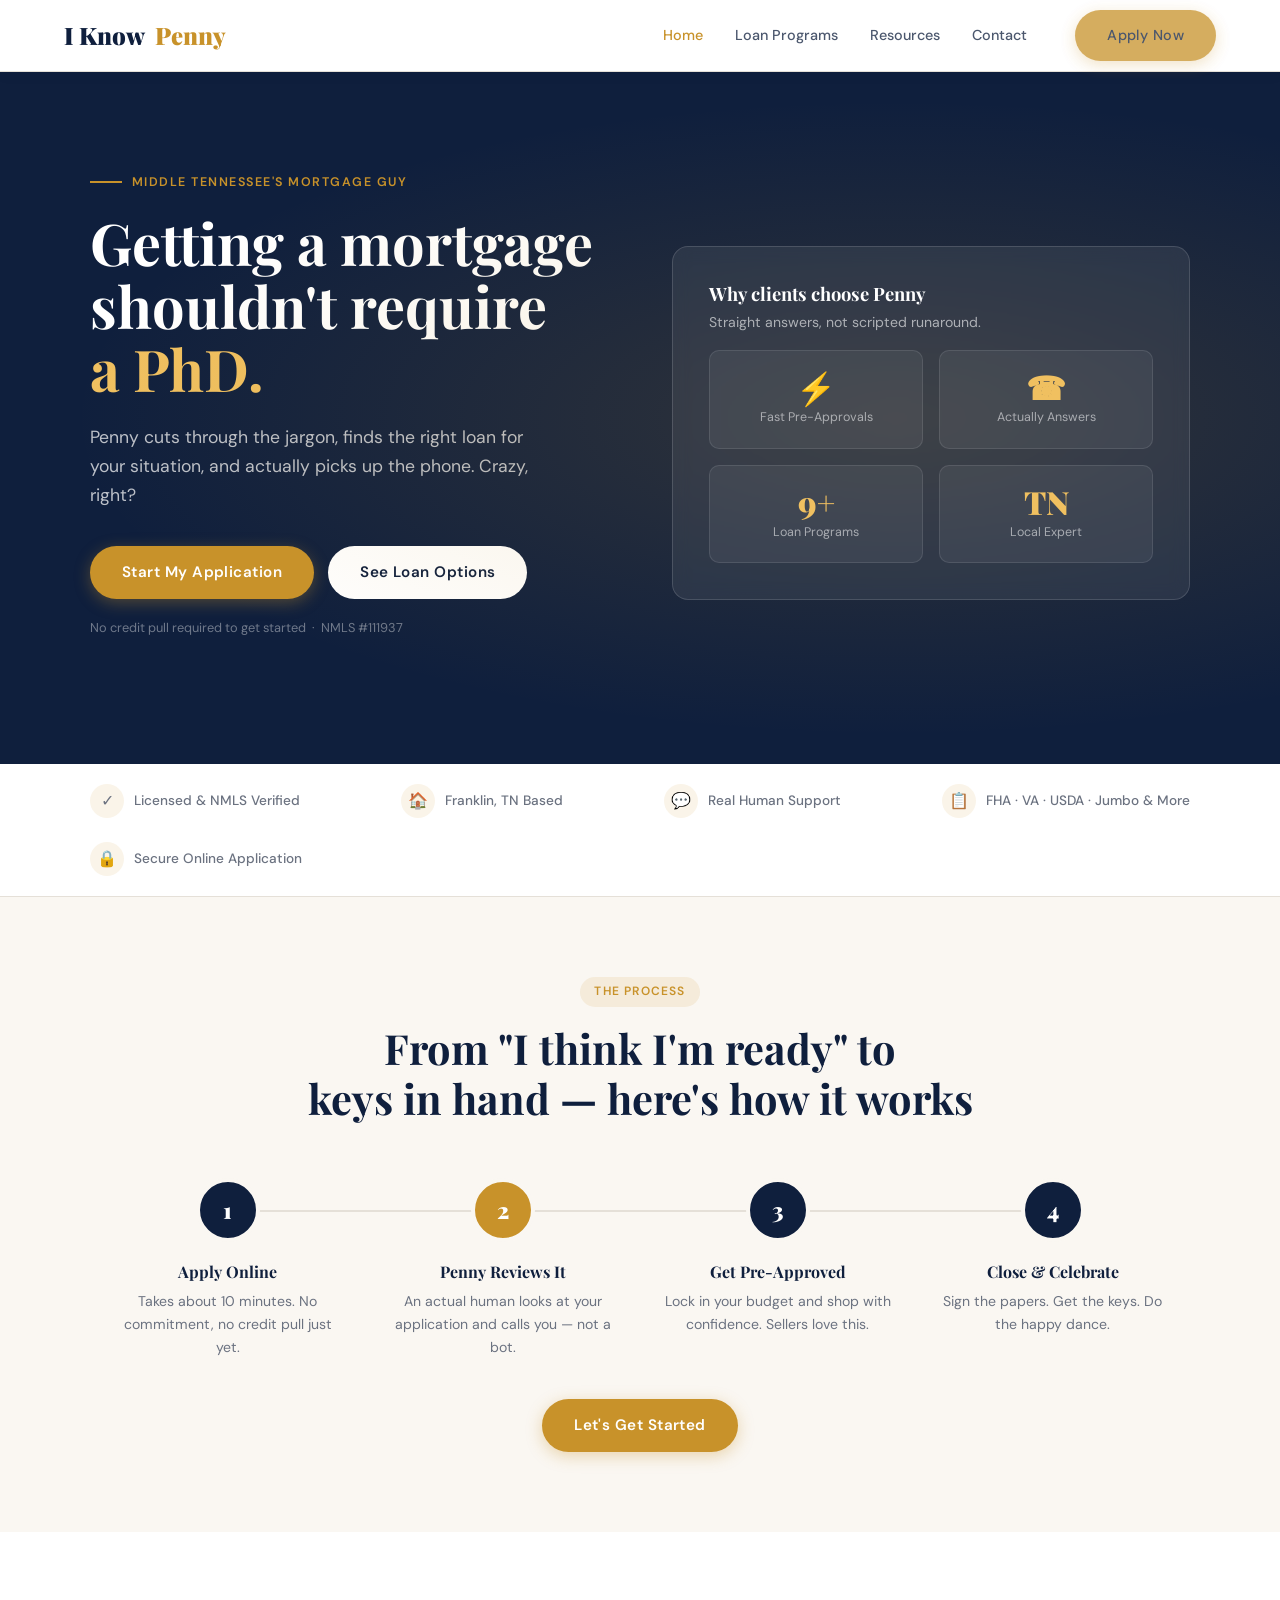
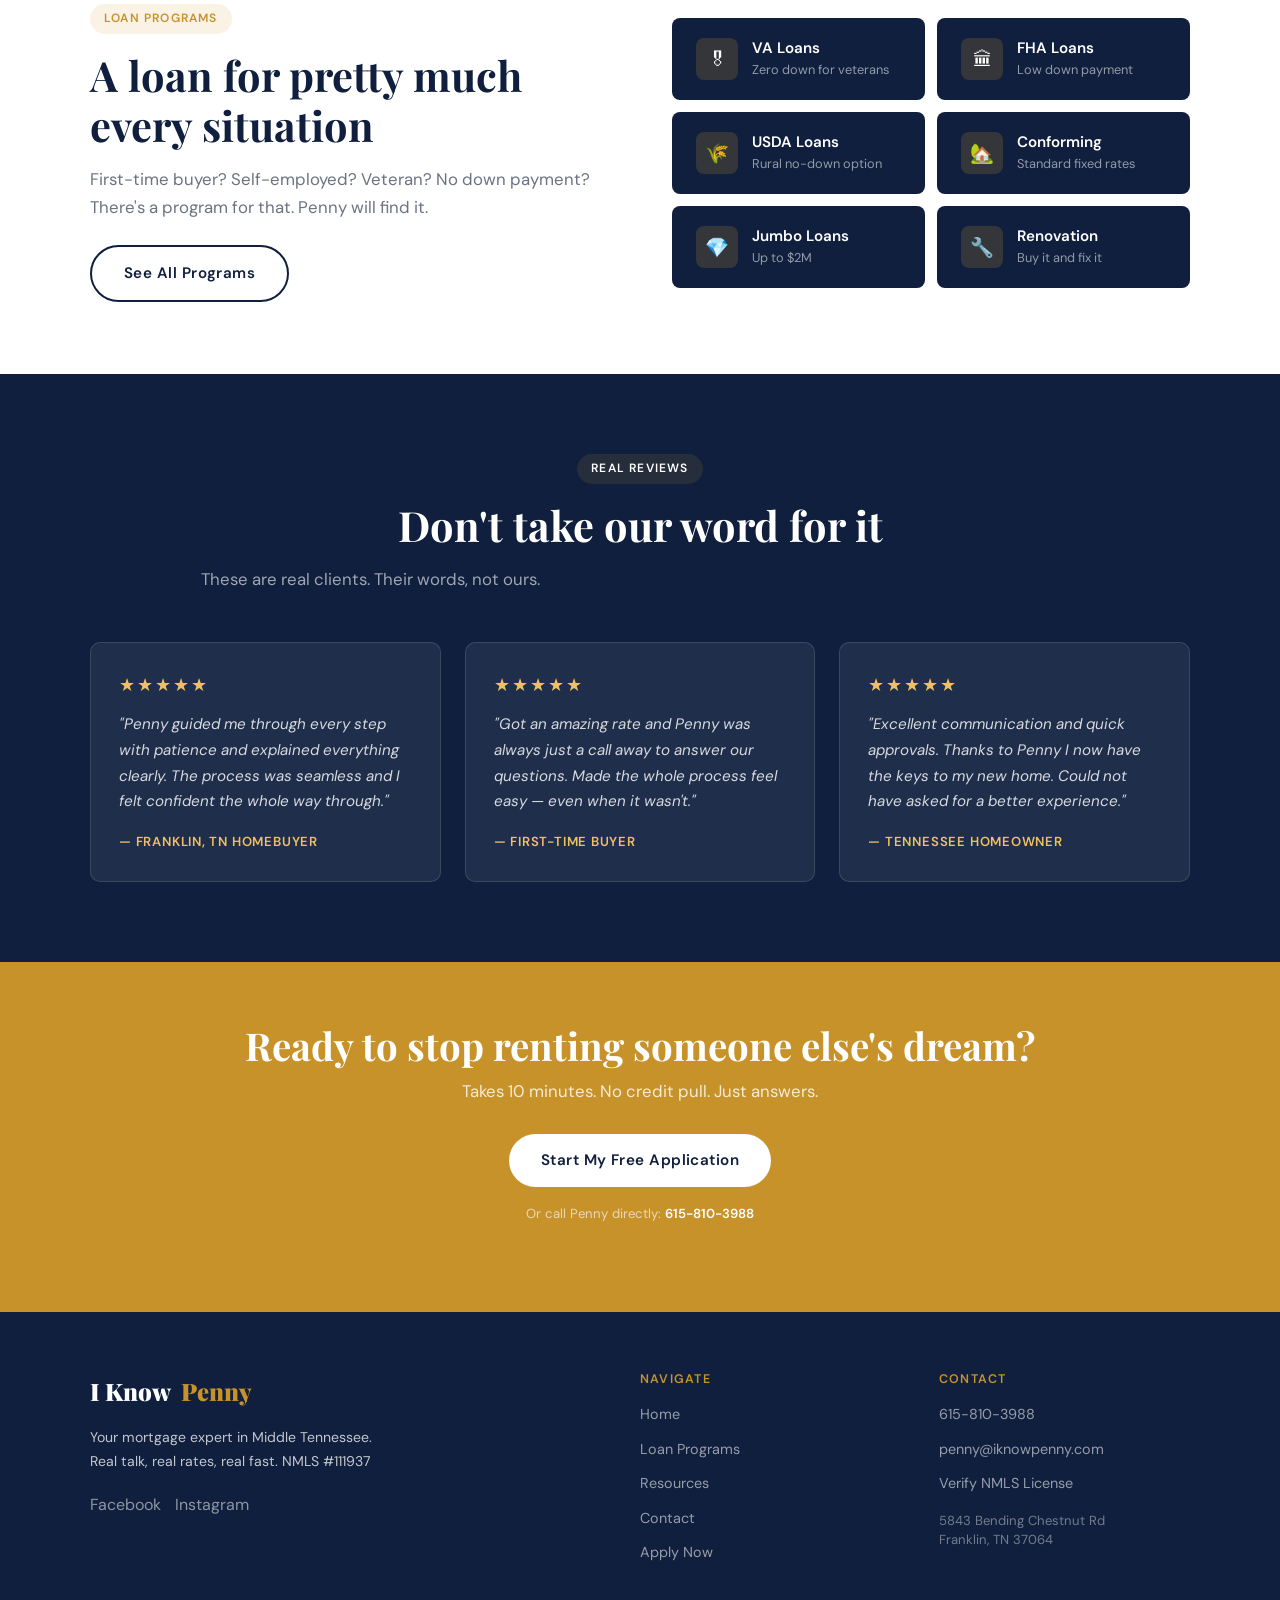
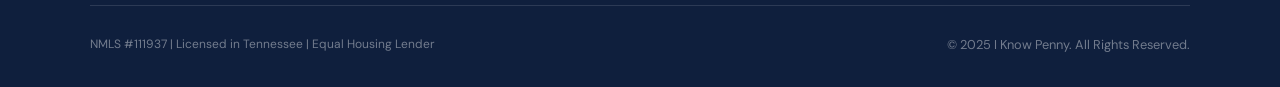
==== commit 254e59be: "Add files via upload" ====
--- a/index.html
+++ b/index.html
@@ -9,187 +9,112 @@
   <style>
     /* ---- HERO ---- */
     .hero {
-      background: #0a0a0a;
-      color: var(--white);
-      padding: 0;
+      background: var(--navy);
+      color: var(--white);
+      padding: 100px 5% 90px;
       position: relative;
       overflow: hidden;
-      min-height: 92vh;
-      display: flex;
-      align-items: center;
-    }
-    .hero-bg-logo {
+    }
+    .hero::before {
+      content: '';
       position: absolute;
-      right: -80px;
-      top: 50%;
-      transform: translateY(-50%);
-      width: 680px;
-      opacity: 0.04;
-      pointer-events: none;
-      user-select: none;
-    }
-    .hero-glow {
-      position: absolute;
-      width: 600px;
-      height: 600px;
-      border-radius: 50%;
-      background: radial-gradient(circle, rgba(200,146,42,0.22) 0%, transparent 70%);
-      top: 50%;
-      right: 10%;
-      transform: translateY(-50%);
+      inset: 0;
+      background: radial-gradient(ellipse at 70% 50%, rgba(200,146,42,0.18) 0%, transparent 65%);
       pointer-events: none;
     }
     .hero-inner {
       max-width: 1100px;
       margin: 0 auto;
-      padding: 100px 5%;
       display: grid;
-      grid-template-columns: 1fr 420px;
-      gap: 72px;
-      align-items: center;
-      width: 100%;
-      position: relative;
-      z-index: 1;
+      grid-template-columns: 1fr 1fr;
+      gap: 64px;
+      align-items: center;
     }
     .hero-eyebrow {
-      font-size: 0.72rem;
-      font-weight: 700;
-      letter-spacing: 0.18em;
+      font-size: 0.78rem;
+      font-weight: 600;
+      letter-spacing: 0.12em;
       text-transform: uppercase;
       color: var(--gold);
-      margin-bottom: 24px;
-      display: flex;
-      align-items: center;
-      gap: 12px;
+      margin-bottom: 18px;
+      display: flex;
+      align-items: center;
+      gap: 10px;
     }
     .hero-eyebrow::before {
       content: '';
       display: block;
-      width: 40px;
-      height: 1px;
+      width: 32px;
+      height: 2px;
       background: var(--gold);
     }
     .hero h1 {
-      font-size: clamp(2.8rem, 5vw, 4.4rem);
-      color: var(--white);
-      margin-bottom: 24px;
-      line-height: 1.05;
-      letter-spacing: -0.02em;
+      font-size: clamp(2.4rem, 4.5vw, 3.6rem);
+      color: var(--white);
+      margin-bottom: 22px;
+      line-height: 1.1;
     }
     .hero h1 em {
       font-style: normal;
-      background: linear-gradient(135deg, #f0c060, #c8922a);
-      -webkit-background-clip: text;
-      -webkit-text-fill-color: transparent;
-      background-clip: text;
-    }
-    .hero-sub {
+      color: var(--gold-lt);
+    }
+    .hero p {
+      font-size: 1.1rem;
+      color: rgba(255,255,255,0.72);
+      margin-bottom: 36px;
+      max-width: 460px;
+    }
+    .hero-btns { display: flex; gap: 14px; flex-wrap: wrap; }
+    .hero-card {
+      background: rgba(255,255,255,0.07);
+      border: 1px solid rgba(255,255,255,0.14);
+      border-radius: 16px;
+      padding: 36px;
+      backdrop-filter: blur(8px);
+    }
+    .hero-card h3 {
       font-size: 1.15rem;
+      color: var(--white);
+      margin-bottom: 6px;
+    }
+    .hero-card p {
+      font-size: 0.88rem;
       color: rgba(255,255,255,0.6);
-      margin-bottom: 40px;
-      max-width: 480px;
-      line-height: 1.7;
-    }
-    .hero-btns { display: flex; gap: 14px; flex-wrap: wrap; margin-bottom: 40px; }
-    .hero-trust {
-      display: flex;
-      align-items: center;
-      gap: 20px;
-      padding-top: 28px;
-      border-top: 1px solid rgba(255,255,255,0.08);
-      flex-wrap: wrap;
-    }
-    .hero-trust-item {
-      display: flex;
-      align-items: center;
-      gap: 7px;
-      font-size: 0.8rem;
-      color: rgba(255,255,255,0.45);
-    }
-    .hero-trust-item span { color: var(--gold); font-size: 0.9rem; }
-
-    /* RIGHT CARD */
-    .hero-card {
-      background: rgba(255,255,255,0.04);
-      border: 1px solid rgba(200,146,42,0.25);
-      border-radius: 20px;
-      padding: 36px;
-      backdrop-filter: blur(12px);
-    }
-    .hero-card-title {
-      font-size: 0.72rem;
-      font-weight: 700;
-      letter-spacing: 0.14em;
-      text-transform: uppercase;
-      color: var(--gold);
-      margin-bottom: 20px;
-      display: flex;
-      align-items: center;
-      gap: 8px;
-    }
-    .hero-card-title::before {
-      content: '';
-      width: 6px; height: 6px;
-      background: var(--gold);
-      border-radius: 50%;
-      display: block;
-    }
-    .stat-grid {
+      margin-bottom: 0;
+    }
+    .hero-stats {
       display: grid;
       grid-template-columns: 1fr 1fr;
-      gap: 12px;
-      margin-bottom: 24px;
+      gap: 16px;
+      margin-top: 16px;
     }
     .stat-box {
-      background: rgba(255,255,255,0.04);
-      border: 1px solid rgba(255,255,255,0.07);
-      border-radius: 12px;
-      padding: 18px 16px;
+      background: rgba(255,255,255,0.06);
+      border: 1px solid rgba(255,255,255,0.1);
+      border-radius: 10px;
+      padding: 20px;
       text-align: center;
     }
     .stat-num {
       font-family: 'Playfair Display', serif;
-      font-size: 1.8rem;
+      font-size: 2rem;
       font-weight: 900;
+      color: var(--gold-lt);
       line-height: 1;
-      background: linear-gradient(135deg, #f0c060, #c8922a);
-      -webkit-background-clip: text;
-      -webkit-text-fill-color: transparent;
-      background-clip: text;
-    }
-    .stat-label { font-size: 0.72rem; color: rgba(255,255,255,0.45); margin-top: 5px; line-height: 1.3; }
-
-    .hero-card-cta {
-      display: block;
-      background: linear-gradient(135deg, #c8922a, #f0c060);
-      color: #0a0a0a;
-      font-weight: 700;
-      font-size: 0.95rem;
-      text-align: center;
-      padding: 14px;
-      border-radius: 10px;
-      transition: opacity 0.2s, transform 0.2s;
-      letter-spacing: 0.02em;
-    }
-    .hero-card-cta:hover { opacity: 0.9; transform: translateY(-2px); }
-    .hero-card-sub {
-      text-align: center;
-      font-size: 0.75rem;
-      color: rgba(255,255,255,0.3);
-      margin-top: 10px;
-    }
-
-    @media (max-width: 900px) {
+    }
+    .stat-label { font-size: 0.78rem; color: rgba(255,255,255,0.55); margin-top: 4px; }
+
+    @media (max-width: 820px) {
       .hero-inner { grid-template-columns: 1fr; gap: 40px; }
       .hero-card { display: none; }
-      .hero { min-height: auto; }
+      .hero { padding: 72px 5% 64px; }
     }
 
     /* ---- TRUST BAR ---- */
     .trust-bar {
-      background: #111;
-      border-bottom: 1px solid rgba(200,146,42,0.15);
-      padding: 18px 5%;
+      background: var(--white);
+      border-bottom: 1px solid var(--border);
+      padding: 20px 5%;
     }
     .trust-bar-inner {
       max-width: 1100px;
@@ -203,13 +128,24 @@
     .trust-item {
       display: flex;
       align-items: center;
-      gap: 8px;
-      font-size: 0.82rem;
-      color: rgba(255,255,255,0.45);
-    }
-    .trust-item span { color: var(--gold); }
-
-    /* ---- STEPS ---- */
+      gap: 10px;
+      font-size: 0.85rem;
+      font-weight: 500;
+      color: var(--gray);
+    }
+    .trust-icon {
+      width: 34px;
+      height: 34px;
+      background: rgba(200,146,42,0.1);
+      border-radius: 50%;
+      display: flex;
+      align-items: center;
+      justify-content: center;
+      font-size: 1rem;
+      flex-shrink: 0;
+    }
+
+    /* ---- HOW IT WORKS ---- */
     .steps {
       counter-reset: step;
       display: grid;
@@ -223,13 +159,19 @@
       top: 32px;
       left: 10%;
       right: 10%;
-      height: 1px;
+      height: 2px;
       background: var(--border);
       z-index: 0;
     }
-    .step { text-align: center; padding: 0 20px; position: relative; z-index: 1; }
+    .step {
+      text-align: center;
+      padding: 0 20px;
+      position: relative;
+      z-index: 1;
+    }
     .step-num {
-      width: 64px; height: 64px;
+      width: 64px;
+      height: 64px;
       background: var(--navy);
       color: var(--white);
       border-radius: 50%;
@@ -250,62 +192,62 @@
       .steps { grid-template-columns: 1fr 1fr; gap: 32px; }
       .steps::before { display: none; }
     }
-    @media (max-width: 420px) { .steps { grid-template-columns: 1fr; } }
+    @media (max-width: 420px) {
+      .steps { grid-template-columns: 1fr; }
+    }
 
     /* ---- TESTIMONIALS ---- */
-    .testimonials-bg { background: #0a0a0a; }
-    .testimonials-bg .section-title { color: var(--white); }
-    .testimonials-bg .section-sub { color: rgba(255,255,255,0.5); }
+    .testimonials-bg { background: var(--navy); }
+    .testimonials-bg .section-title, .testimonials-bg .tag { color: var(--white); }
+    .testimonials-bg .section-sub { color: rgba(255,255,255,0.6); }
     .testimonial-card {
-      background: rgba(255,255,255,0.04);
-      border: 1px solid rgba(200,146,42,0.2);
-      border-radius: 16px;
+      background: rgba(255,255,255,0.07);
+      border: 1px solid rgba(255,255,255,0.12);
+      border-radius: var(--radius);
       padding: 28px;
       color: var(--white);
     }
     .testimonial-card .stars { color: var(--gold-lt); font-size: 1.1rem; margin-bottom: 12px; letter-spacing: 2px; }
-    .testimonial-card blockquote { font-size: 0.95rem; line-height: 1.7; color: rgba(255,255,255,0.75); font-style: italic; }
-    .testimonial-card .reviewer { margin-top: 16px; font-size: 0.78rem; font-weight: 700; color: var(--gold); text-transform: uppercase; letter-spacing: 0.1em; }
+    .testimonial-card blockquote { font-size: 0.95rem; line-height: 1.7; color: rgba(255,255,255,0.82); font-style: italic; }
+    .testimonial-card .reviewer { margin-top: 16px; font-size: 0.82rem; font-weight: 600; color: var(--gold-lt); text-transform: uppercase; letter-spacing: 0.06em; }
 
     /* ---- CTA BAND ---- */
     .cta-band {
-      background: linear-gradient(135deg, #c8922a 0%, #f0c060 50%, #c8922a 100%);
-      padding: 72px 5%;
+      background: var(--gold);
+      padding: 60px 5%;
       text-align: center;
     }
-    .cta-band h2 { color: #0a0a0a; font-size: clamp(1.8rem, 3vw, 2.6rem); margin-bottom: 10px; }
-    .cta-band p { color: rgba(0,0,0,0.65); font-size: 1.05rem; margin-bottom: 32px; }
+    .cta-band h2 { color: var(--white); font-size: clamp(1.6rem, 3vw, 2.4rem); margin-bottom: 10px; }
+    .cta-band p { color: rgba(255,255,255,0.82); font-size: 1.05rem; margin-bottom: 28px; }
 
     /* ---- PROGRAMS PREVIEW ---- */
     .prog-badge {
-      background: #111;
-      border: 1px solid rgba(200,146,42,0.2);
-      color: var(--white);
-      border-radius: 10px;
+      background: var(--navy);
+      color: var(--white);
+      border-radius: 8px;
       padding: 20px 24px;
       display: flex;
       align-items: center;
       gap: 14px;
-      transition: transform var(--trans), border-color var(--trans), box-shadow var(--trans);
+      transition: transform var(--trans), box-shadow var(--trans);
     }
     .prog-badge:hover {
       transform: translateY(-3px);
-      border-color: var(--gold);
-      box-shadow: 0 8px 24px rgba(200,146,42,0.15);
+      box-shadow: 0 8px 24px rgba(15,31,61,0.2);
     }
     .prog-badge .icon {
-      width: 42px; height: 42px;
-      background: rgba(200,146,42,0.12);
+      width: 42px;
+      height: 42px;
+      background: rgba(200,146,42,0.2);
       border-radius: 8px;
-      display: flex; align-items: center; justify-content: center;
-      font-size: 1.2rem; flex-shrink: 0;
+      display: flex;
+      align-items: center;
+      justify-content: center;
+      font-size: 1.2rem;
+      flex-shrink: 0;
     }
     .prog-badge h4 { font-family: 'DM Sans', sans-serif; font-size: 0.95rem; font-weight: 600; color: var(--white); margin-bottom: 2px; }
-    .prog-badge p { font-size: 0.8rem; color: rgba(255,255,255,0.45); }
-
-    .programs-section { background: #0d0d0d; }
-    .programs-section .section-title { color: var(--white); }
-    .programs-section .section-sub { color: rgba(255,255,255,0.5); }
+    .prog-badge p { font-size: 0.8rem; color: rgba(255,255,255,0.55); }
   </style>
 </head>
 <body>
@@ -314,36 +256,26 @@
 
   <!-- HERO -->
   <section class="hero">
-    <div class="hero-bg-logo">
-      <img src="images/logo.png" alt="" aria-hidden="true" style="width:100%;opacity:1" />
-    </div>
-    <div class="hero-glow"></div>
     <div class="hero-inner">
       <div>
-        <div class="hero-eyebrow">Middle Tennessee's Mortgage Expert</div>
-        <h1>Getting a mortgage<br>shouldn't feel like<br><em>homework.</em></h1>
-        <p class="hero-sub">Penny cuts through the jargon, finds you the right loan, and actually picks up the phone. Based in Franklin, TN. NMLS #111937.</p>
+        <div class="hero-eyebrow">Middle Tennessee's Mortgage Guy</div>
+        <h1>Getting a mortgage<br>shouldn't require<br><em>a PhD.</em></h1>
+        <p>Penny cuts through the jargon, finds the right loan for your situation, and actually picks up the phone. Crazy, right?</p>
         <div class="hero-btns">
           <a href="apply.html" class="btn btn-gold">Start My Application</a>
-          <a href="lending-programs.html" class="btn" style="background:rgba(255,255,255,0.08);color:#fff;border:1px solid rgba(255,255,255,0.15)">See Loan Options</a>
-        </div>
-        <div class="hero-trust">
-          <div class="hero-trust-item"><span>✓</span> No credit pull to start</div>
-          <div class="hero-trust-item"><span>✓</span> Licensed &amp; NMLS Verified</div>
-          <div class="hero-trust-item"><span>✓</span> Franklin, TN Based</div>
-          <div class="hero-trust-item"><span>✓</span> Real Human Support</div>
-        </div>
+          <a href="lending-programs.html" class="btn btn-white">See Loan Options</a>
+        </div>
+        <p style="margin-top:18px;font-size:0.8rem;color:rgba(255,255,255,0.4)">No credit pull required to get started &nbsp;·&nbsp; NMLS #111937</p>
       </div>
       <div class="hero-card fade-in">
-        <div class="hero-card-title">Why clients choose Penny</div>
-        <div class="stat-grid">
+        <h3>Why clients choose Penny</h3>
+        <p>Straight answers, not scripted runaround.</p>
+        <div class="hero-stats">
           <div class="stat-box"><div class="stat-num">⚡</div><div class="stat-label">Fast Pre-Approvals</div></div>
           <div class="stat-box"><div class="stat-num">☎</div><div class="stat-label">Actually Answers</div></div>
           <div class="stat-box"><div class="stat-num">9+</div><div class="stat-label">Loan Programs</div></div>
           <div class="stat-box"><div class="stat-num">TN</div><div class="stat-label">Local Expert</div></div>
         </div>
-        <a href="apply.html" class="hero-card-cta">Get Pre-Approved Today →</a>
-        <p class="hero-card-sub">10 minutes · No commitment · No credit pull</p>
       </div>
     </div>
   </section>
@@ -351,20 +283,20 @@
   <!-- TRUST BAR -->
   <div class="trust-bar">
     <div class="trust-bar-inner">
-      <div class="trust-item"><span>🏛</span> NMLS Licensed #111937</div>
-      <div class="trust-item"><span>📍</span> Franklin, TN</div>
-      <div class="trust-item"><span>💬</span> Real Human Support</div>
-      <div class="trust-item"><span>📋</span> FHA · VA · USDA · Jumbo &amp; More</div>
-      <div class="trust-item"><span>🔒</span> Secure Application</div>
+      <div class="trust-item"><div class="trust-icon">✓</div>Licensed &amp; NMLS Verified</div>
+      <div class="trust-item"><div class="trust-icon">🏠</div>Franklin, TN Based</div>
+      <div class="trust-item"><div class="trust-icon">💬</div>Real Human Support</div>
+      <div class="trust-item"><div class="trust-icon">📋</div>FHA · VA · USDA · Jumbo &amp; More</div>
+      <div class="trust-item"><div class="trust-icon">🔒</div>Secure Online Application</div>
     </div>
   </div>
 
   <!-- HOW IT WORKS -->
-  <section class="section" style="background:var(--cream)">
+  <section class="section">
     <div class="container">
       <div class="text-center fade-in" style="margin-bottom:56px">
         <div class="tag">The Process</div>
-        <h2 class="section-title">From "I think I'm ready"<br>to keys in hand</h2>
+        <h2 class="section-title">From "I think I'm ready" to<br>keys in hand — here's how it works</h2>
       </div>
       <div class="steps stagger">
         <div class="step">
@@ -395,22 +327,40 @@
   </section>
 
   <!-- LOAN PROGRAMS PREVIEW -->
-  <section class="section programs-section">
+  <section class="section" style="background:var(--white);padding-top:72px;padding-bottom:72px">
     <div class="container">
       <div style="display:grid;grid-template-columns:1fr 1fr;gap:64px;align-items:center">
         <div class="fade-in">
           <div class="tag">Loan Programs</div>
           <h2 class="section-title">A loan for pretty much every situation</h2>
-          <p class="section-sub" style="color:rgba(255,255,255,0.5)">First-time buyer? Self-employed? Veteran? No down payment? There's a program for that. Penny will find it.</p>
-          <a href="lending-programs.html" class="btn mt-24" style="background:transparent;color:var(--gold);border:2px solid var(--gold);border-radius:50px;padding:14px 32px;font-weight:600;display:inline-block;transition:.2s" onmouseover="this.style.background='var(--gold)';this.style.color='#0a0a0a'" onmouseout="this.style.background='transparent';this.style.color='var(--gold)'">See All Programs →</a>
+          <p class="section-sub">First-time buyer? Self-employed? Veteran? No down payment? There's a program for that. Penny will find it.</p>
+          <a href="lending-programs.html" class="btn btn-outline mt-24">See All Programs</a>
         </div>
         <div class="stagger" style="display:grid;grid-template-columns:1fr 1fr;gap:12px">
-          <div class="prog-badge"><div class="icon">🎖</div><div><h4>VA Loans</h4><p>Zero down for veterans</p></div></div>
-          <div class="prog-badge"><div class="icon">🏛</div><div><h4>FHA Loans</h4><p>Low down payment</p></div></div>
-          <div class="prog-badge"><div class="icon">🌾</div><div><h4>USDA Loans</h4><p>Rural no-down option</p></div></div>
-          <div class="prog-badge"><div class="icon">🏡</div><div><h4>Conforming</h4><p>Standard fixed rates</p></div></div>
-          <div class="prog-badge"><div class="icon">💎</div><div><h4>Jumbo Loans</h4><p>Up to $2M</p></div></div>
-          <div class="prog-badge"><div class="icon">🔧</div><div><h4>Renovation</h4><p>Buy it and fix it</p></div></div>
+          <div class="prog-badge">
+            <div class="icon">🎖</div>
+            <div><h4>VA Loans</h4><p>Zero down for veterans</p></div>
+          </div>
+          <div class="prog-badge">
+            <div class="icon">🏛</div>
+            <div><h4>FHA Loans</h4><p>Low down payment</p></div>
+          </div>
+          <div class="prog-badge">
+            <div class="icon">🌾</div>
+            <div><h4>USDA Loans</h4><p>Rural no-down option</p></div>
+          </div>
+          <div class="prog-badge">
+            <div class="icon">🏡</div>
+            <div><h4>Conforming</h4><p>Standard fixed rates</p></div>
+          </div>
+          <div class="prog-badge">
+            <div class="icon">💎</div>
+            <div><h4>Jumbo Loans</h4><p>Up to $2M</p></div>
+          </div>
+          <div class="prog-badge">
+            <div class="icon">🔧</div>
+            <div><h4>Renovation</h4><p>Buy it and fix it</p></div>
+          </div>
         </div>
       </div>
     </div>
@@ -421,7 +371,7 @@
     <div class="container">
       <div class="text-center fade-in" style="margin-bottom:48px">
         <div class="tag">Real Reviews</div>
-        <h2 class="section-title">Don't take our word for it</h2>
+        <h2 class="section-title" style="color:var(--white)">Don't take our word for it</h2>
         <p class="section-sub">These are real clients. Their words, not ours.</p>
       </div>
       <div class="grid-3 stagger">
@@ -449,8 +399,8 @@
     <div class="container">
       <h2>Ready to stop renting someone else's dream?</h2>
       <p>Takes 10 minutes. No credit pull. Just answers.</p>
-      <a href="apply.html" class="btn" style="background:#0a0a0a;color:#f0c060;padding:16px 40px;border-radius:50px;font-weight:700;font-size:1rem;transition:.2s;display:inline-block">Start My Free Application</a>
-      <p style="margin-top:16px;font-size:0.85rem;color:rgba(0,0,0,0.5)">Or call Penny directly: <a href="tel:6158103988" style="color:#0a0a0a;font-weight:700">615-810-3988</a></p>
+      <a href="apply.html" class="btn btn-white">Start My Free Application</a>
+      <p style="margin-top:16px;font-size:0.82rem;color:rgba(255,255,255,0.65)">Or call Penny directly: <a href="tel:6158103988" style="color:var(--white);font-weight:600">615-810-3988</a></p>
     </div>
   </div>
 
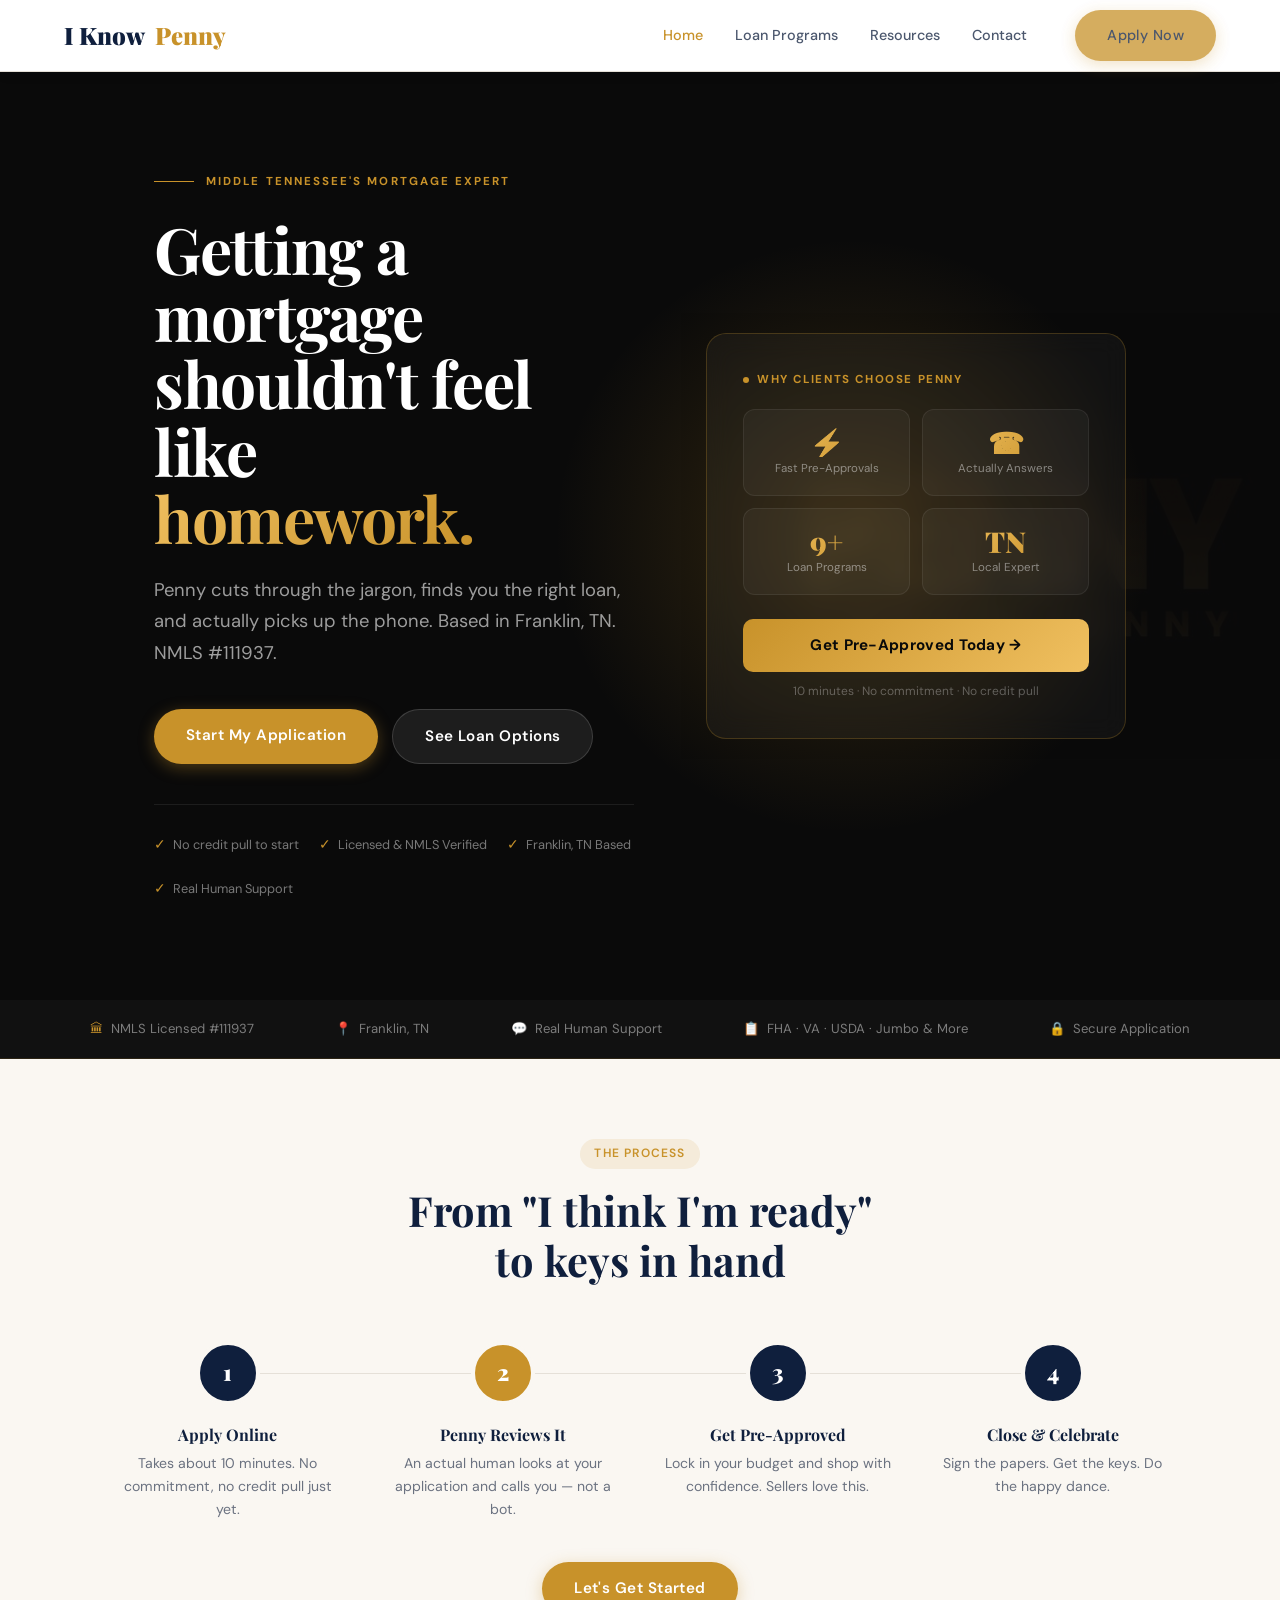
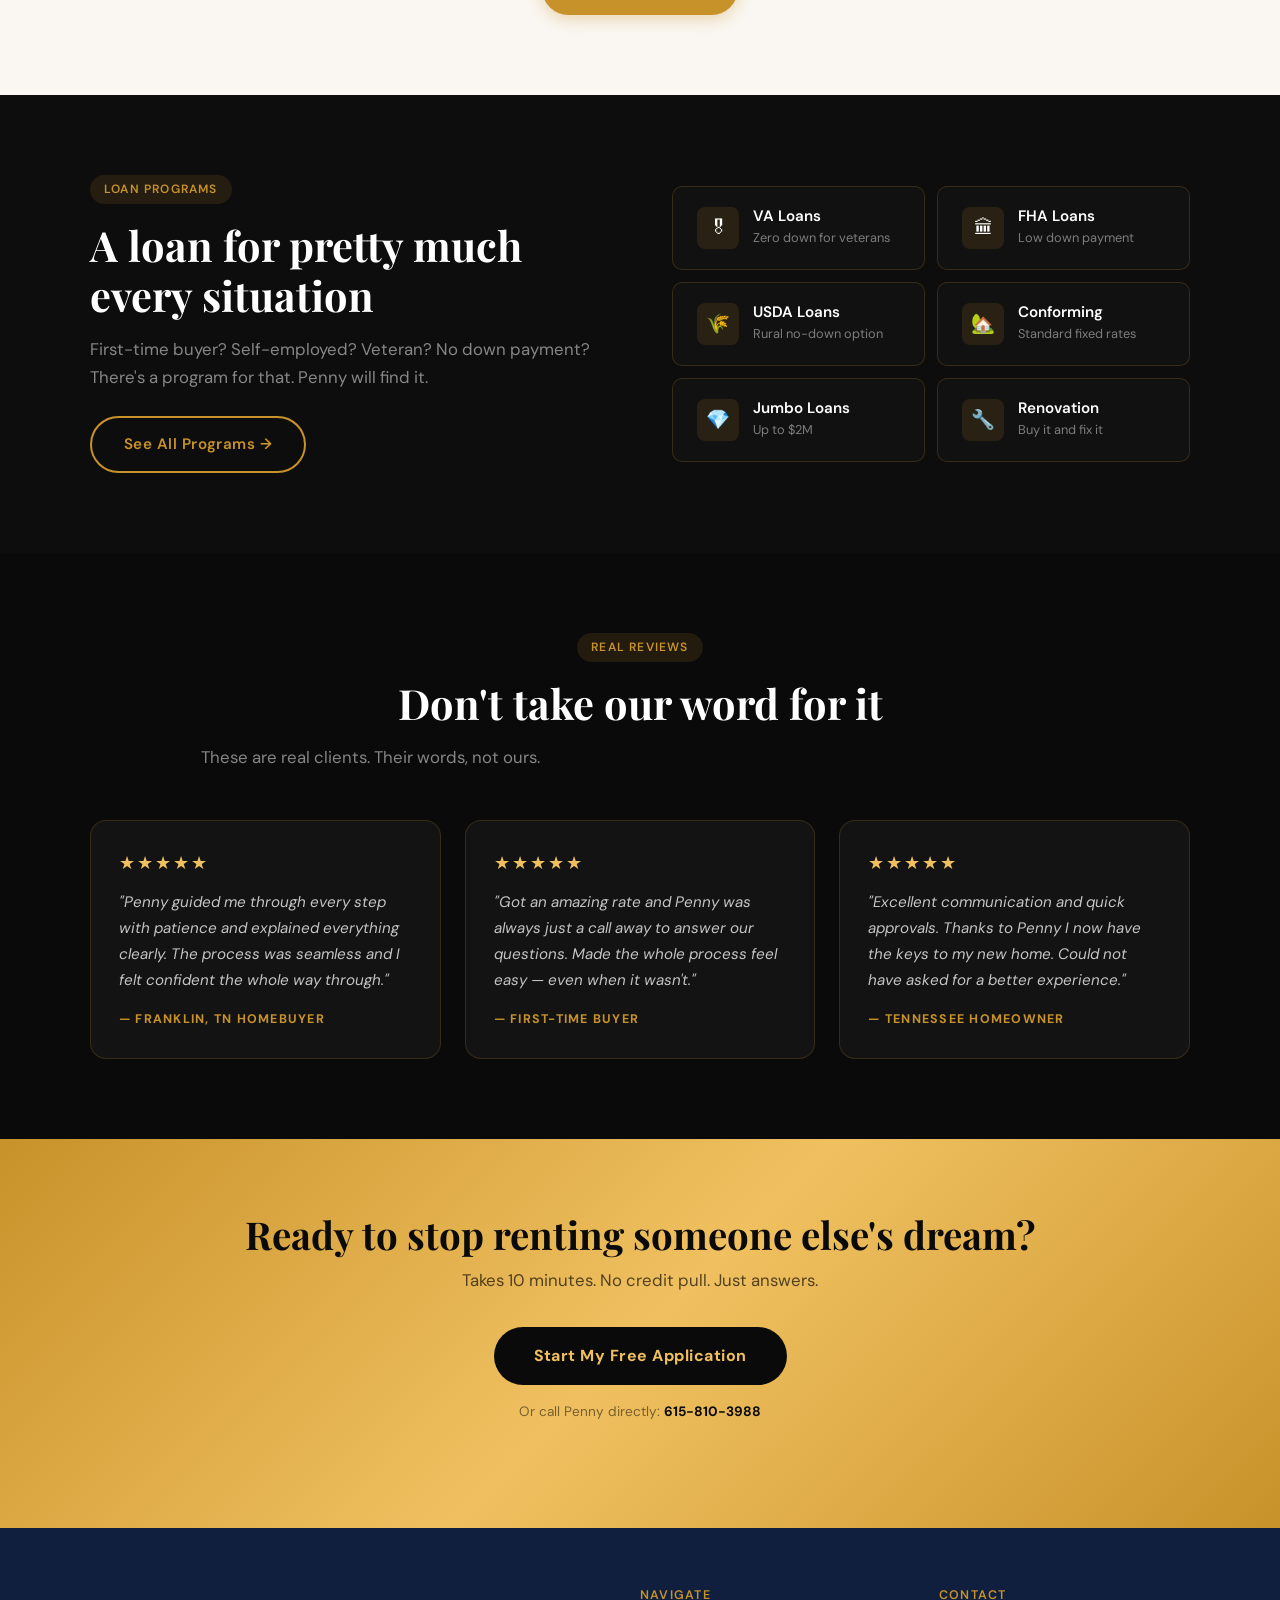
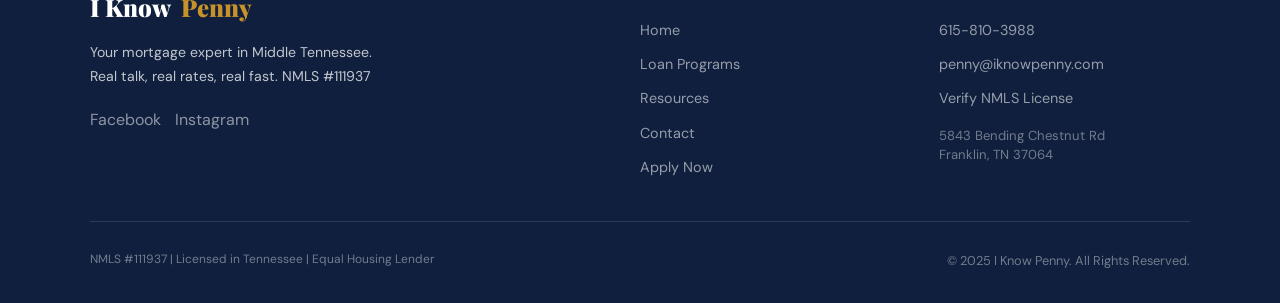
==== commit 27c0a7fa: "Add files via upload Dark redesign and logo" ====
--- a/index.html
+++ b/index.html
@@ -9,112 +9,187 @@
   <style>
     /* ---- HERO ---- */
     .hero {
-      background: var(--navy);
+      background: #0a0a0a;
       color: var(--white);
-      padding: 100px 5% 90px;
+      padding: 0;
       position: relative;
       overflow: hidden;
-    }
-    .hero::before {
-      content: '';
+      min-height: 92vh;
+      display: flex;
+      align-items: center;
+    }
+    .hero-bg-logo {
       position: absolute;
-      inset: 0;
-      background: radial-gradient(ellipse at 70% 50%, rgba(200,146,42,0.18) 0%, transparent 65%);
+      right: -80px;
+      top: 50%;
+      transform: translateY(-50%);
+      width: 680px;
+      opacity: 0.04;
+      pointer-events: none;
+      user-select: none;
+    }
+    .hero-glow {
+      position: absolute;
+      width: 600px;
+      height: 600px;
+      border-radius: 50%;
+      background: radial-gradient(circle, rgba(200,146,42,0.22) 0%, transparent 70%);
+      top: 50%;
+      right: 10%;
+      transform: translateY(-50%);
       pointer-events: none;
     }
     .hero-inner {
       max-width: 1100px;
       margin: 0 auto;
+      padding: 100px 5%;
       display: grid;
-      grid-template-columns: 1fr 1fr;
-      gap: 64px;
-      align-items: center;
+      grid-template-columns: 1fr 420px;
+      gap: 72px;
+      align-items: center;
+      width: 100%;
+      position: relative;
+      z-index: 1;
     }
     .hero-eyebrow {
-      font-size: 0.78rem;
-      font-weight: 600;
-      letter-spacing: 0.12em;
+      font-size: 0.72rem;
+      font-weight: 700;
+      letter-spacing: 0.18em;
       text-transform: uppercase;
       color: var(--gold);
-      margin-bottom: 18px;
-      display: flex;
-      align-items: center;
-      gap: 10px;
+      margin-bottom: 24px;
+      display: flex;
+      align-items: center;
+      gap: 12px;
     }
     .hero-eyebrow::before {
       content: '';
       display: block;
-      width: 32px;
-      height: 2px;
+      width: 40px;
+      height: 1px;
       background: var(--gold);
     }
     .hero h1 {
-      font-size: clamp(2.4rem, 4.5vw, 3.6rem);
+      font-size: clamp(2.8rem, 5vw, 4.4rem);
       color: var(--white);
-      margin-bottom: 22px;
-      line-height: 1.1;
+      margin-bottom: 24px;
+      line-height: 1.05;
+      letter-spacing: -0.02em;
     }
     .hero h1 em {
       font-style: normal;
-      color: var(--gold-lt);
-    }
-    .hero p {
-      font-size: 1.1rem;
-      color: rgba(255,255,255,0.72);
-      margin-bottom: 36px;
-      max-width: 460px;
-    }
-    .hero-btns { display: flex; gap: 14px; flex-wrap: wrap; }
+      background: linear-gradient(135deg, #f0c060, #c8922a);
+      -webkit-background-clip: text;
+      -webkit-text-fill-color: transparent;
+      background-clip: text;
+    }
+    .hero-sub {
+      font-size: 1.15rem;
+      color: rgba(255,255,255,0.6);
+      margin-bottom: 40px;
+      max-width: 480px;
+      line-height: 1.7;
+    }
+    .hero-btns { display: flex; gap: 14px; flex-wrap: wrap; margin-bottom: 40px; }
+    .hero-trust {
+      display: flex;
+      align-items: center;
+      gap: 20px;
+      padding-top: 28px;
+      border-top: 1px solid rgba(255,255,255,0.08);
+      flex-wrap: wrap;
+    }
+    .hero-trust-item {
+      display: flex;
+      align-items: center;
+      gap: 7px;
+      font-size: 0.8rem;
+      color: rgba(255,255,255,0.45);
+    }
+    .hero-trust-item span { color: var(--gold); font-size: 0.9rem; }
+
+    /* RIGHT CARD */
     .hero-card {
-      background: rgba(255,255,255,0.07);
-      border: 1px solid rgba(255,255,255,0.14);
-      border-radius: 16px;
+      background: rgba(255,255,255,0.04);
+      border: 1px solid rgba(200,146,42,0.25);
+      border-radius: 20px;
       padding: 36px;
-      backdrop-filter: blur(8px);
-    }
-    .hero-card h3 {
-      font-size: 1.15rem;
-      color: var(--white);
-      margin-bottom: 6px;
-    }
-    .hero-card p {
-      font-size: 0.88rem;
-      color: rgba(255,255,255,0.6);
-      margin-bottom: 0;
-    }
-    .hero-stats {
+      backdrop-filter: blur(12px);
+    }
+    .hero-card-title {
+      font-size: 0.72rem;
+      font-weight: 700;
+      letter-spacing: 0.14em;
+      text-transform: uppercase;
+      color: var(--gold);
+      margin-bottom: 20px;
+      display: flex;
+      align-items: center;
+      gap: 8px;
+    }
+    .hero-card-title::before {
+      content: '';
+      width: 6px; height: 6px;
+      background: var(--gold);
+      border-radius: 50%;
+      display: block;
+    }
+    .stat-grid {
       display: grid;
       grid-template-columns: 1fr 1fr;
-      gap: 16px;
-      margin-top: 16px;
+      gap: 12px;
+      margin-bottom: 24px;
     }
     .stat-box {
-      background: rgba(255,255,255,0.06);
-      border: 1px solid rgba(255,255,255,0.1);
-      border-radius: 10px;
-      padding: 20px;
+      background: rgba(255,255,255,0.04);
+      border: 1px solid rgba(255,255,255,0.07);
+      border-radius: 12px;
+      padding: 18px 16px;
       text-align: center;
     }
     .stat-num {
       font-family: 'Playfair Display', serif;
-      font-size: 2rem;
+      font-size: 1.8rem;
       font-weight: 900;
-      color: var(--gold-lt);
       line-height: 1;
-    }
-    .stat-label { font-size: 0.78rem; color: rgba(255,255,255,0.55); margin-top: 4px; }
-
-    @media (max-width: 820px) {
+      background: linear-gradient(135deg, #f0c060, #c8922a);
+      -webkit-background-clip: text;
+      -webkit-text-fill-color: transparent;
+      background-clip: text;
+    }
+    .stat-label { font-size: 0.72rem; color: rgba(255,255,255,0.45); margin-top: 5px; line-height: 1.3; }
+
+    .hero-card-cta {
+      display: block;
+      background: linear-gradient(135deg, #c8922a, #f0c060);
+      color: #0a0a0a;
+      font-weight: 700;
+      font-size: 0.95rem;
+      text-align: center;
+      padding: 14px;
+      border-radius: 10px;
+      transition: opacity 0.2s, transform 0.2s;
+      letter-spacing: 0.02em;
+    }
+    .hero-card-cta:hover { opacity: 0.9; transform: translateY(-2px); }
+    .hero-card-sub {
+      text-align: center;
+      font-size: 0.75rem;
+      color: rgba(255,255,255,0.3);
+      margin-top: 10px;
+    }
+
+    @media (max-width: 900px) {
       .hero-inner { grid-template-columns: 1fr; gap: 40px; }
       .hero-card { display: none; }
-      .hero { padding: 72px 5% 64px; }
+      .hero { min-height: auto; }
     }
 
     /* ---- TRUST BAR ---- */
     .trust-bar {
-      background: var(--white);
-      border-bottom: 1px solid var(--border);
-      padding: 20px 5%;
+      background: #111;
+      border-bottom: 1px solid rgba(200,146,42,0.15);
+      padding: 18px 5%;
     }
     .trust-bar-inner {
       max-width: 1100px;
@@ -128,24 +203,13 @@
     .trust-item {
       display: flex;
       align-items: center;
-      gap: 10px;
-      font-size: 0.85rem;
-      font-weight: 500;
-      color: var(--gray);
-    }
-    .trust-icon {
-      width: 34px;
-      height: 34px;
-      background: rgba(200,146,42,0.1);
-      border-radius: 50%;
-      display: flex;
-      align-items: center;
-      justify-content: center;
-      font-size: 1rem;
-      flex-shrink: 0;
-    }
-
-    /* ---- HOW IT WORKS ---- */
+      gap: 8px;
+      font-size: 0.82rem;
+      color: rgba(255,255,255,0.45);
+    }
+    .trust-item span { color: var(--gold); }
+
+    /* ---- STEPS ---- */
     .steps {
       counter-reset: step;
       display: grid;
@@ -159,19 +223,13 @@
       top: 32px;
       left: 10%;
       right: 10%;
-      height: 2px;
+      height: 1px;
       background: var(--border);
       z-index: 0;
     }
-    .step {
-      text-align: center;
-      padding: 0 20px;
-      position: relative;
-      z-index: 1;
-    }
+    .step { text-align: center; padding: 0 20px; position: relative; z-index: 1; }
     .step-num {
-      width: 64px;
-      height: 64px;
+      width: 64px; height: 64px;
       background: var(--navy);
       color: var(--white);
       border-radius: 50%;
@@ -192,62 +250,62 @@
       .steps { grid-template-columns: 1fr 1fr; gap: 32px; }
       .steps::before { display: none; }
     }
-    @media (max-width: 420px) {
-      .steps { grid-template-columns: 1fr; }
-    }
+    @media (max-width: 420px) { .steps { grid-template-columns: 1fr; } }
 
     /* ---- TESTIMONIALS ---- */
-    .testimonials-bg { background: var(--navy); }
-    .testimonials-bg .section-title, .testimonials-bg .tag { color: var(--white); }
-    .testimonials-bg .section-sub { color: rgba(255,255,255,0.6); }
+    .testimonials-bg { background: #0a0a0a; }
+    .testimonials-bg .section-title { color: var(--white); }
+    .testimonials-bg .section-sub { color: rgba(255,255,255,0.5); }
     .testimonial-card {
-      background: rgba(255,255,255,0.07);
-      border: 1px solid rgba(255,255,255,0.12);
-      border-radius: var(--radius);
+      background: rgba(255,255,255,0.04);
+      border: 1px solid rgba(200,146,42,0.2);
+      border-radius: 16px;
       padding: 28px;
       color: var(--white);
     }
     .testimonial-card .stars { color: var(--gold-lt); font-size: 1.1rem; margin-bottom: 12px; letter-spacing: 2px; }
-    .testimonial-card blockquote { font-size: 0.95rem; line-height: 1.7; color: rgba(255,255,255,0.82); font-style: italic; }
-    .testimonial-card .reviewer { margin-top: 16px; font-size: 0.82rem; font-weight: 600; color: var(--gold-lt); text-transform: uppercase; letter-spacing: 0.06em; }
+    .testimonial-card blockquote { font-size: 0.95rem; line-height: 1.7; color: rgba(255,255,255,0.75); font-style: italic; }
+    .testimonial-card .reviewer { margin-top: 16px; font-size: 0.78rem; font-weight: 700; color: var(--gold); text-transform: uppercase; letter-spacing: 0.1em; }
 
     /* ---- CTA BAND ---- */
     .cta-band {
-      background: var(--gold);
-      padding: 60px 5%;
+      background: linear-gradient(135deg, #c8922a 0%, #f0c060 50%, #c8922a 100%);
+      padding: 72px 5%;
       text-align: center;
     }
-    .cta-band h2 { color: var(--white); font-size: clamp(1.6rem, 3vw, 2.4rem); margin-bottom: 10px; }
-    .cta-band p { color: rgba(255,255,255,0.82); font-size: 1.05rem; margin-bottom: 28px; }
+    .cta-band h2 { color: #0a0a0a; font-size: clamp(1.8rem, 3vw, 2.6rem); margin-bottom: 10px; }
+    .cta-band p { color: rgba(0,0,0,0.65); font-size: 1.05rem; margin-bottom: 32px; }
 
     /* ---- PROGRAMS PREVIEW ---- */
     .prog-badge {
-      background: var(--navy);
+      background: #111;
+      border: 1px solid rgba(200,146,42,0.2);
       color: var(--white);
-      border-radius: 8px;
+      border-radius: 10px;
       padding: 20px 24px;
       display: flex;
       align-items: center;
       gap: 14px;
-      transition: transform var(--trans), box-shadow var(--trans);
+      transition: transform var(--trans), border-color var(--trans), box-shadow var(--trans);
     }
     .prog-badge:hover {
       transform: translateY(-3px);
-      box-shadow: 0 8px 24px rgba(15,31,61,0.2);
+      border-color: var(--gold);
+      box-shadow: 0 8px 24px rgba(200,146,42,0.15);
     }
     .prog-badge .icon {
-      width: 42px;
-      height: 42px;
-      background: rgba(200,146,42,0.2);
+      width: 42px; height: 42px;
+      background: rgba(200,146,42,0.12);
       border-radius: 8px;
-      display: flex;
-      align-items: center;
-      justify-content: center;
-      font-size: 1.2rem;
-      flex-shrink: 0;
+      display: flex; align-items: center; justify-content: center;
+      font-size: 1.2rem; flex-shrink: 0;
     }
     .prog-badge h4 { font-family: 'DM Sans', sans-serif; font-size: 0.95rem; font-weight: 600; color: var(--white); margin-bottom: 2px; }
-    .prog-badge p { font-size: 0.8rem; color: rgba(255,255,255,0.55); }
+    .prog-badge p { font-size: 0.8rem; color: rgba(255,255,255,0.45); }
+
+    .programs-section { background: #0d0d0d; }
+    .programs-section .section-title { color: var(--white); }
+    .programs-section .section-sub { color: rgba(255,255,255,0.5); }
   </style>
 </head>
 <body>
@@ -256,26 +314,36 @@
 
   <!-- HERO -->
   <section class="hero">
+    <div class="hero-bg-logo">
+      <img src="images/logo.png" alt="" aria-hidden="true" style="width:100%;opacity:1" />
+    </div>
+    <div class="hero-glow"></div>
     <div class="hero-inner">
       <div>
-        <div class="hero-eyebrow">Middle Tennessee's Mortgage Guy</div>
-        <h1>Getting a mortgage<br>shouldn't require<br><em>a PhD.</em></h1>
-        <p>Penny cuts through the jargon, finds the right loan for your situation, and actually picks up the phone. Crazy, right?</p>
+        <div class="hero-eyebrow">Middle Tennessee's Mortgage Expert</div>
+        <h1>Getting a mortgage<br>shouldn't feel like<br><em>homework.</em></h1>
+        <p class="hero-sub">Penny cuts through the jargon, finds you the right loan, and actually picks up the phone. Based in Franklin, TN. NMLS #111937.</p>
         <div class="hero-btns">
           <a href="apply.html" class="btn btn-gold">Start My Application</a>
-          <a href="lending-programs.html" class="btn btn-white">See Loan Options</a>
-        </div>
-        <p style="margin-top:18px;font-size:0.8rem;color:rgba(255,255,255,0.4)">No credit pull required to get started &nbsp;·&nbsp; NMLS #111937</p>
+          <a href="lending-programs.html" class="btn" style="background:rgba(255,255,255,0.08);color:#fff;border:1px solid rgba(255,255,255,0.15)">See Loan Options</a>
+        </div>
+        <div class="hero-trust">
+          <div class="hero-trust-item"><span>✓</span> No credit pull to start</div>
+          <div class="hero-trust-item"><span>✓</span> Licensed &amp; NMLS Verified</div>
+          <div class="hero-trust-item"><span>✓</span> Franklin, TN Based</div>
+          <div class="hero-trust-item"><span>✓</span> Real Human Support</div>
+        </div>
       </div>
       <div class="hero-card fade-in">
-        <h3>Why clients choose Penny</h3>
-        <p>Straight answers, not scripted runaround.</p>
-        <div class="hero-stats">
+        <div class="hero-card-title">Why clients choose Penny</div>
+        <div class="stat-grid">
           <div class="stat-box"><div class="stat-num">⚡</div><div class="stat-label">Fast Pre-Approvals</div></div>
           <div class="stat-box"><div class="stat-num">☎</div><div class="stat-label">Actually Answers</div></div>
           <div class="stat-box"><div class="stat-num">9+</div><div class="stat-label">Loan Programs</div></div>
           <div class="stat-box"><div class="stat-num">TN</div><div class="stat-label">Local Expert</div></div>
         </div>
+        <a href="apply.html" class="hero-card-cta">Get Pre-Approved Today →</a>
+        <p class="hero-card-sub">10 minutes · No commitment · No credit pull</p>
       </div>
     </div>
   </section>
@@ -283,20 +351,20 @@
   <!-- TRUST BAR -->
   <div class="trust-bar">
     <div class="trust-bar-inner">
-      <div class="trust-item"><div class="trust-icon">✓</div>Licensed &amp; NMLS Verified</div>
-      <div class="trust-item"><div class="trust-icon">🏠</div>Franklin, TN Based</div>
-      <div class="trust-item"><div class="trust-icon">💬</div>Real Human Support</div>
-      <div class="trust-item"><div class="trust-icon">📋</div>FHA · VA · USDA · Jumbo &amp; More</div>
-      <div class="trust-item"><div class="trust-icon">🔒</div>Secure Online Application</div>
+      <div class="trust-item"><span>🏛</span> NMLS Licensed #111937</div>
+      <div class="trust-item"><span>📍</span> Franklin, TN</div>
+      <div class="trust-item"><span>💬</span> Real Human Support</div>
+      <div class="trust-item"><span>📋</span> FHA · VA · USDA · Jumbo &amp; More</div>
+      <div class="trust-item"><span>🔒</span> Secure Application</div>
     </div>
   </div>
 
   <!-- HOW IT WORKS -->
-  <section class="section">
+  <section class="section" style="background:var(--cream)">
     <div class="container">
       <div class="text-center fade-in" style="margin-bottom:56px">
         <div class="tag">The Process</div>
-        <h2 class="section-title">From "I think I'm ready" to<br>keys in hand — here's how it works</h2>
+        <h2 class="section-title">From "I think I'm ready"<br>to keys in hand</h2>
       </div>
       <div class="steps stagger">
         <div class="step">
@@ -327,40 +395,22 @@
   </section>
 
   <!-- LOAN PROGRAMS PREVIEW -->
-  <section class="section" style="background:var(--white);padding-top:72px;padding-bottom:72px">
+  <section class="section programs-section">
     <div class="container">
       <div style="display:grid;grid-template-columns:1fr 1fr;gap:64px;align-items:center">
         <div class="fade-in">
           <div class="tag">Loan Programs</div>
           <h2 class="section-title">A loan for pretty much every situation</h2>
-          <p class="section-sub">First-time buyer? Self-employed? Veteran? No down payment? There's a program for that. Penny will find it.</p>
-          <a href="lending-programs.html" class="btn btn-outline mt-24">See All Programs</a>
+          <p class="section-sub" style="color:rgba(255,255,255,0.5)">First-time buyer? Self-employed? Veteran? No down payment? There's a program for that. Penny will find it.</p>
+          <a href="lending-programs.html" class="btn mt-24" style="background:transparent;color:var(--gold);border:2px solid var(--gold);border-radius:50px;padding:14px 32px;font-weight:600;display:inline-block;transition:.2s" onmouseover="this.style.background='var(--gold)';this.style.color='#0a0a0a'" onmouseout="this.style.background='transparent';this.style.color='var(--gold)'">See All Programs →</a>
         </div>
         <div class="stagger" style="display:grid;grid-template-columns:1fr 1fr;gap:12px">
-          <div class="prog-badge">
-            <div class="icon">🎖</div>
-            <div><h4>VA Loans</h4><p>Zero down for veterans</p></div>
-          </div>
-          <div class="prog-badge">
-            <div class="icon">🏛</div>
-            <div><h4>FHA Loans</h4><p>Low down payment</p></div>
-          </div>
-          <div class="prog-badge">
-            <div class="icon">🌾</div>
-            <div><h4>USDA Loans</h4><p>Rural no-down option</p></div>
-          </div>
-          <div class="prog-badge">
-            <div class="icon">🏡</div>
-            <div><h4>Conforming</h4><p>Standard fixed rates</p></div>
-          </div>
-          <div class="prog-badge">
-            <div class="icon">💎</div>
-            <div><h4>Jumbo Loans</h4><p>Up to $2M</p></div>
-          </div>
-          <div class="prog-badge">
-            <div class="icon">🔧</div>
-            <div><h4>Renovation</h4><p>Buy it and fix it</p></div>
-          </div>
+          <div class="prog-badge"><div class="icon">🎖</div><div><h4>VA Loans</h4><p>Zero down for veterans</p></div></div>
+          <div class="prog-badge"><div class="icon">🏛</div><div><h4>FHA Loans</h4><p>Low down payment</p></div></div>
+          <div class="prog-badge"><div class="icon">🌾</div><div><h4>USDA Loans</h4><p>Rural no-down option</p></div></div>
+          <div class="prog-badge"><div class="icon">🏡</div><div><h4>Conforming</h4><p>Standard fixed rates</p></div></div>
+          <div class="prog-badge"><div class="icon">💎</div><div><h4>Jumbo Loans</h4><p>Up to $2M</p></div></div>
+          <div class="prog-badge"><div class="icon">🔧</div><div><h4>Renovation</h4><p>Buy it and fix it</p></div></div>
         </div>
       </div>
     </div>
@@ -371,7 +421,7 @@
     <div class="container">
       <div class="text-center fade-in" style="margin-bottom:48px">
         <div class="tag">Real Reviews</div>
-        <h2 class="section-title" style="color:var(--white)">Don't take our word for it</h2>
+        <h2 class="section-title">Don't take our word for it</h2>
         <p class="section-sub">These are real clients. Their words, not ours.</p>
       </div>
       <div class="grid-3 stagger">
@@ -399,8 +449,8 @@
     <div class="container">
       <h2>Ready to stop renting someone else's dream?</h2>
       <p>Takes 10 minutes. No credit pull. Just answers.</p>
-      <a href="apply.html" class="btn btn-white">Start My Free Application</a>
-      <p style="margin-top:16px;font-size:0.82rem;color:rgba(255,255,255,0.65)">Or call Penny directly: <a href="tel:6158103988" style="color:var(--white);font-weight:600">615-810-3988</a></p>
+      <a href="apply.html" class="btn" style="background:#0a0a0a;color:#f0c060;padding:16px 40px;border-radius:50px;font-weight:700;font-size:1rem;transition:.2s;display:inline-block">Start My Free Application</a>
+      <p style="margin-top:16px;font-size:0.85rem;color:rgba(0,0,0,0.5)">Or call Penny directly: <a href="tel:6158103988" style="color:#0a0a0a;font-weight:700">615-810-3988</a></p>
     </div>
   </div>
 
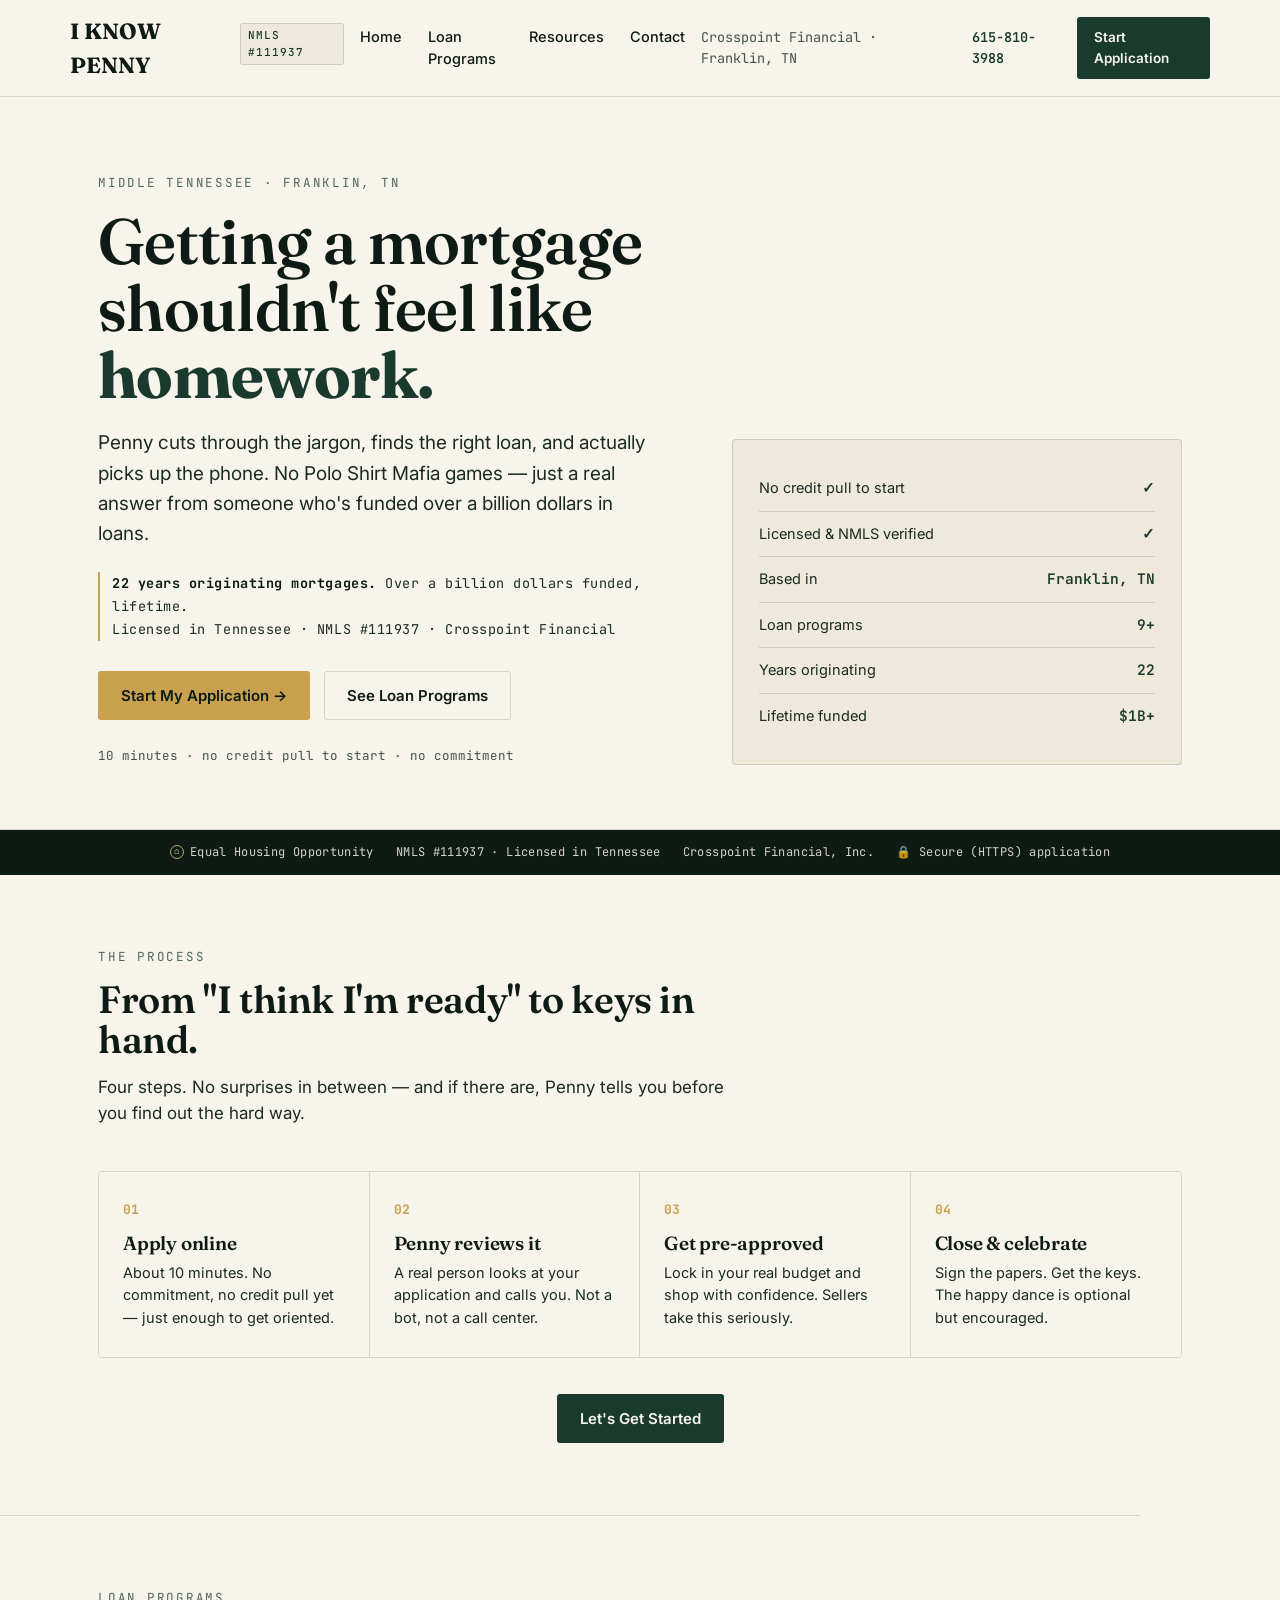
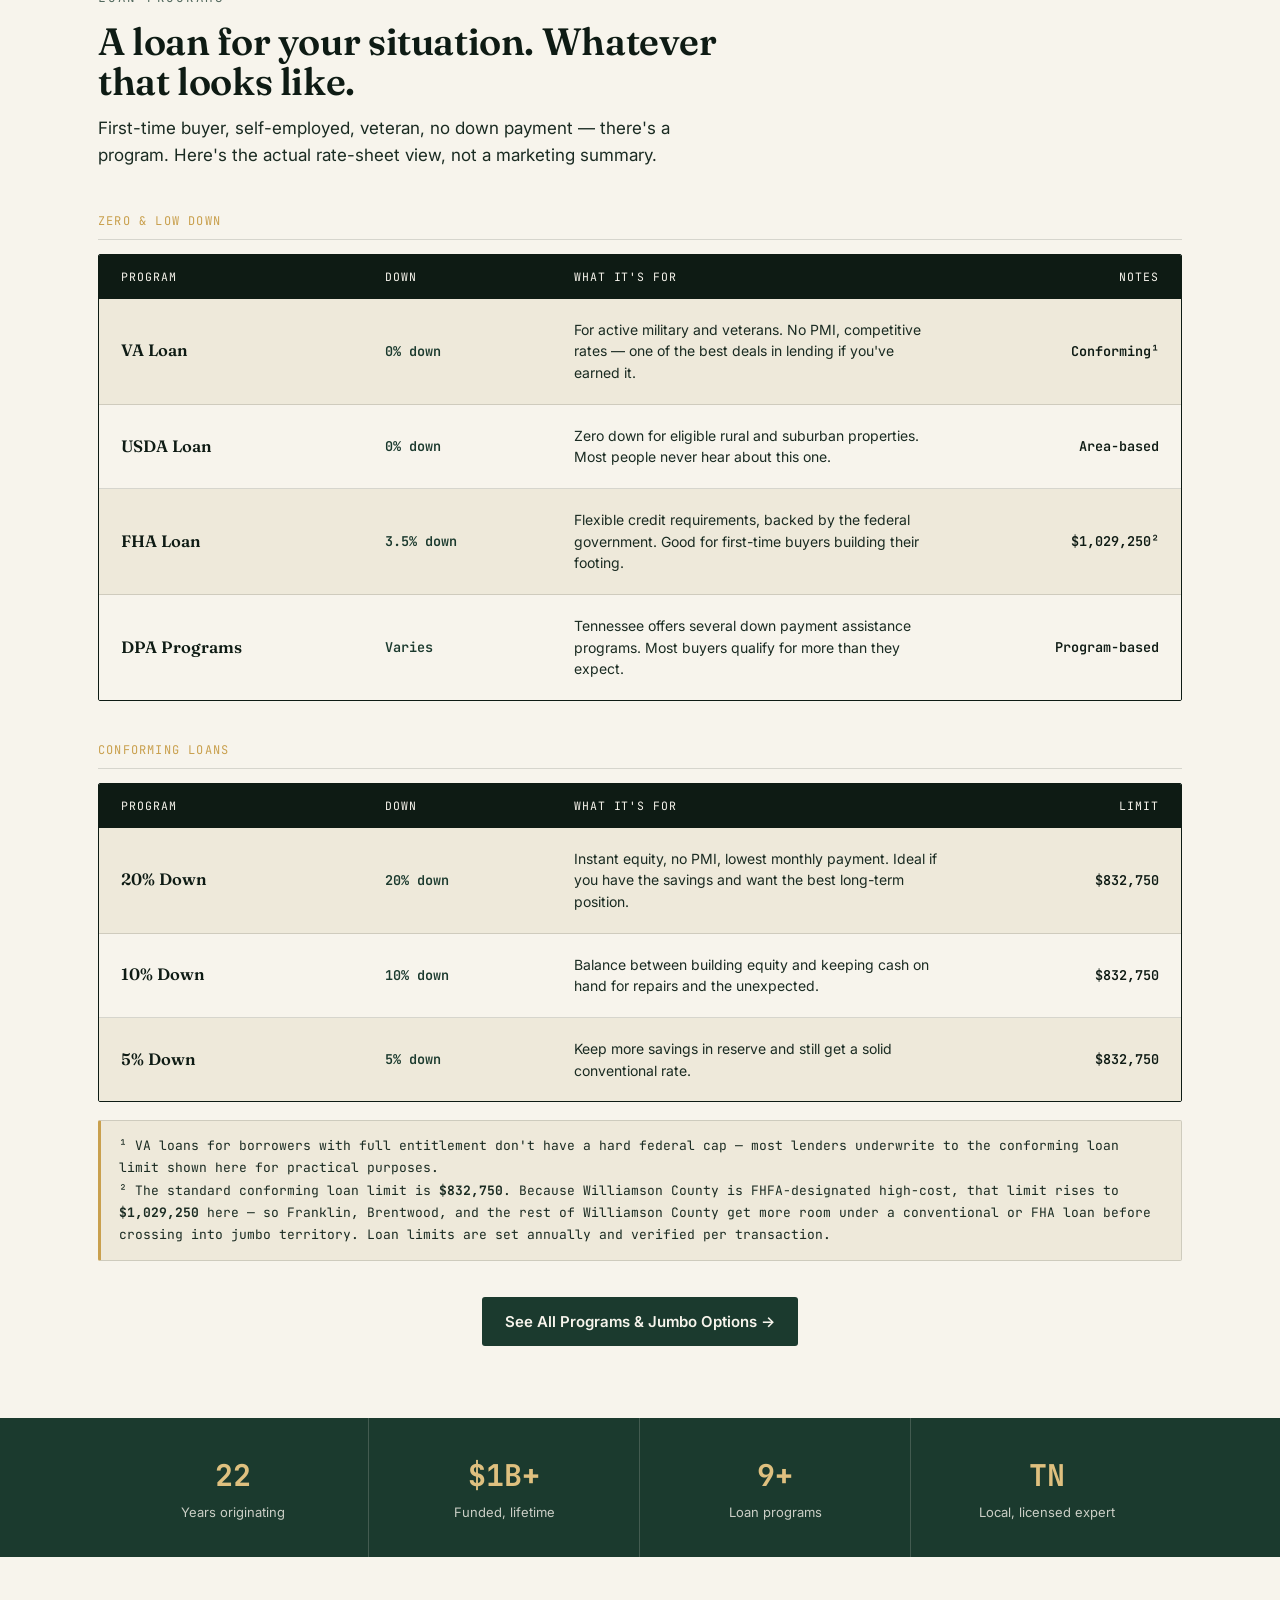
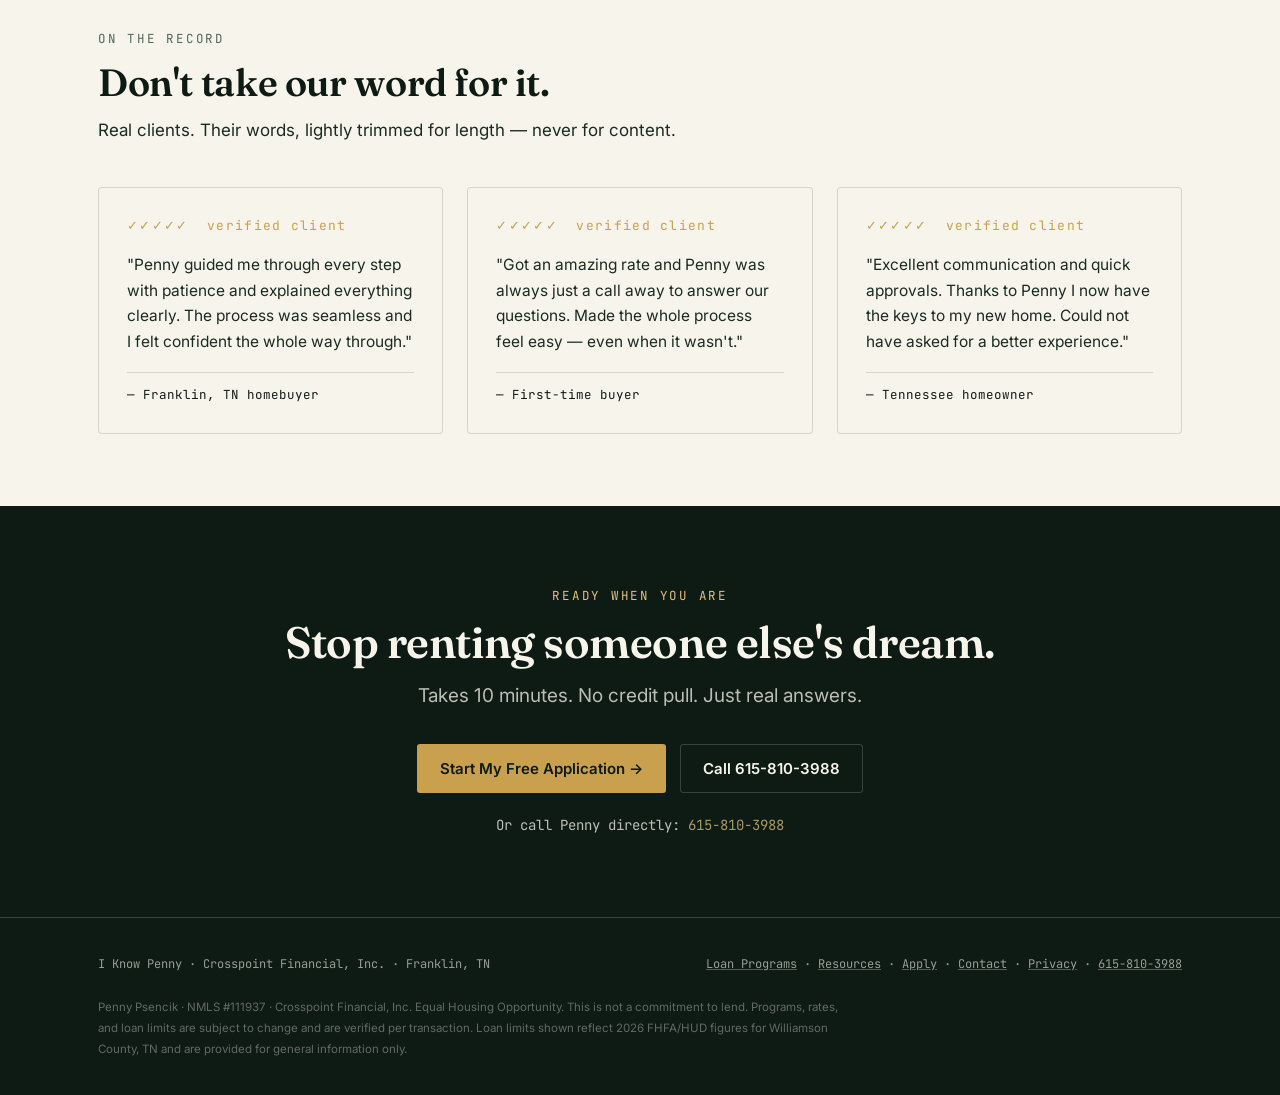
==== commit abfcc4f2: "Update to iknowpenny claude 06.26.26 update 06.26.26" ====
--- a/index.html
+++ b/index.html
@@ -1,461 +1,291 @@
 <!DOCTYPE html>
 <html lang="en">
 <head>
-  <meta charset="UTF-8" />
-  <meta name="viewport" content="width=device-width, initial-scale=1.0" />
-  <title>I Know Penny — Mortgages Made Human</title>
-  <meta name="description" content="Penny is your Middle Tennessee mortgage expert. Real talk, competitive rates, and a process that doesn't make you want to cry. NMLS #111937" />
-  <link rel="stylesheet" href="css/style.css" />
-  <style>
-    /* ---- HERO ---- */
-    .hero {
-      background: #0a0a0a;
-      color: var(--white);
-      padding: 0;
-      position: relative;
-      overflow: hidden;
-      min-height: 92vh;
-      display: flex;
-      align-items: center;
-    }
-    .hero-bg-logo {
-      position: absolute;
-      right: -80px;
-      top: 50%;
-      transform: translateY(-50%);
-      width: 680px;
-      opacity: 0.04;
-      pointer-events: none;
-      user-select: none;
-    }
-    .hero-glow {
-      position: absolute;
-      width: 600px;
-      height: 600px;
-      border-radius: 50%;
-      background: radial-gradient(circle, rgba(200,146,42,0.22) 0%, transparent 70%);
-      top: 50%;
-      right: 10%;
-      transform: translateY(-50%);
-      pointer-events: none;
-    }
-    .hero-inner {
-      max-width: 1100px;
-      margin: 0 auto;
-      padding: 100px 5%;
-      display: grid;
-      grid-template-columns: 1fr 420px;
-      gap: 72px;
-      align-items: center;
-      width: 100%;
-      position: relative;
-      z-index: 1;
-    }
-    .hero-eyebrow {
-      font-size: 0.72rem;
-      font-weight: 700;
-      letter-spacing: 0.18em;
-      text-transform: uppercase;
-      color: var(--gold);
-      margin-bottom: 24px;
-      display: flex;
-      align-items: center;
-      gap: 12px;
-    }
-    .hero-eyebrow::before {
-      content: '';
-      display: block;
-      width: 40px;
-      height: 1px;
-      background: var(--gold);
-    }
-    .hero h1 {
-      font-size: clamp(2.8rem, 5vw, 4.4rem);
-      color: var(--white);
-      margin-bottom: 24px;
-      line-height: 1.05;
-      letter-spacing: -0.02em;
-    }
-    .hero h1 em {
-      font-style: normal;
-      background: linear-gradient(135deg, #f0c060, #c8922a);
-      -webkit-background-clip: text;
-      -webkit-text-fill-color: transparent;
-      background-clip: text;
-    }
-    .hero-sub {
-      font-size: 1.15rem;
-      color: rgba(255,255,255,0.6);
-      margin-bottom: 40px;
-      max-width: 480px;
-      line-height: 1.7;
-    }
-    .hero-btns { display: flex; gap: 14px; flex-wrap: wrap; margin-bottom: 40px; }
-    .hero-trust {
-      display: flex;
-      align-items: center;
-      gap: 20px;
-      padding-top: 28px;
-      border-top: 1px solid rgba(255,255,255,0.08);
-      flex-wrap: wrap;
-    }
-    .hero-trust-item {
-      display: flex;
-      align-items: center;
-      gap: 7px;
-      font-size: 0.8rem;
-      color: rgba(255,255,255,0.45);
-    }
-    .hero-trust-item span { color: var(--gold); font-size: 0.9rem; }
-
-    /* RIGHT CARD */
-    .hero-card {
-      background: rgba(255,255,255,0.04);
-      border: 1px solid rgba(200,146,42,0.25);
-      border-radius: 20px;
-      padding: 36px;
-      backdrop-filter: blur(12px);
-    }
-    .hero-card-title {
-      font-size: 0.72rem;
-      font-weight: 700;
-      letter-spacing: 0.14em;
-      text-transform: uppercase;
-      color: var(--gold);
-      margin-bottom: 20px;
-      display: flex;
-      align-items: center;
-      gap: 8px;
-    }
-    .hero-card-title::before {
-      content: '';
-      width: 6px; height: 6px;
-      background: var(--gold);
-      border-radius: 50%;
-      display: block;
-    }
-    .stat-grid {
-      display: grid;
-      grid-template-columns: 1fr 1fr;
-      gap: 12px;
-      margin-bottom: 24px;
-    }
-    .stat-box {
-      background: rgba(255,255,255,0.04);
-      border: 1px solid rgba(255,255,255,0.07);
-      border-radius: 12px;
-      padding: 18px 16px;
-      text-align: center;
-    }
-    .stat-num {
-      font-family: 'Playfair Display', serif;
-      font-size: 1.8rem;
-      font-weight: 900;
-      line-height: 1;
-      background: linear-gradient(135deg, #f0c060, #c8922a);
-      -webkit-background-clip: text;
-      -webkit-text-fill-color: transparent;
-      background-clip: text;
-    }
-    .stat-label { font-size: 0.72rem; color: rgba(255,255,255,0.45); margin-top: 5px; line-height: 1.3; }
-
-    .hero-card-cta {
-      display: block;
-      background: linear-gradient(135deg, #c8922a, #f0c060);
-      color: #0a0a0a;
-      font-weight: 700;
-      font-size: 0.95rem;
-      text-align: center;
-      padding: 14px;
-      border-radius: 10px;
-      transition: opacity 0.2s, transform 0.2s;
-      letter-spacing: 0.02em;
-    }
-    .hero-card-cta:hover { opacity: 0.9; transform: translateY(-2px); }
-    .hero-card-sub {
-      text-align: center;
-      font-size: 0.75rem;
-      color: rgba(255,255,255,0.3);
-      margin-top: 10px;
-    }
-
-    @media (max-width: 900px) {
-      .hero-inner { grid-template-columns: 1fr; gap: 40px; }
-      .hero-card { display: none; }
-      .hero { min-height: auto; }
-    }
-
-    /* ---- TRUST BAR ---- */
-    .trust-bar {
-      background: #111;
-      border-bottom: 1px solid rgba(200,146,42,0.15);
-      padding: 18px 5%;
-    }
-    .trust-bar-inner {
-      max-width: 1100px;
-      margin: 0 auto;
-      display: flex;
-      align-items: center;
-      justify-content: space-between;
-      gap: 24px;
-      flex-wrap: wrap;
-    }
-    .trust-item {
-      display: flex;
-      align-items: center;
-      gap: 8px;
-      font-size: 0.82rem;
-      color: rgba(255,255,255,0.45);
-    }
-    .trust-item span { color: var(--gold); }
-
-    /* ---- STEPS ---- */
-    .steps {
-      counter-reset: step;
-      display: grid;
-      grid-template-columns: repeat(4,1fr);
-      gap: 0;
-      position: relative;
-    }
-    .steps::before {
-      content: '';
-      position: absolute;
-      top: 32px;
-      left: 10%;
-      right: 10%;
-      height: 1px;
-      background: var(--border);
-      z-index: 0;
-    }
-    .step { text-align: center; padding: 0 20px; position: relative; z-index: 1; }
-    .step-num {
-      width: 64px; height: 64px;
-      background: var(--navy);
-      color: var(--white);
-      border-radius: 50%;
-      display: flex;
-      align-items: center;
-      justify-content: center;
-      font-family: 'Playfair Display', serif;
-      font-size: 1.4rem;
-      font-weight: 900;
-      margin: 0 auto 20px;
-      border: 4px solid var(--cream);
-    }
-    .step:nth-child(2) .step-num { background: var(--gold); }
-    .step h3 { font-size: 1rem; margin-bottom: 8px; }
-    .step p { font-size: 0.88rem; color: var(--gray); }
-
-    @media (max-width: 700px) {
-      .steps { grid-template-columns: 1fr 1fr; gap: 32px; }
-      .steps::before { display: none; }
-    }
-    @media (max-width: 420px) { .steps { grid-template-columns: 1fr; } }
-
-    /* ---- TESTIMONIALS ---- */
-    .testimonials-bg { background: #0a0a0a; }
-    .testimonials-bg .section-title { color: var(--white); }
-    .testimonials-bg .section-sub { color: rgba(255,255,255,0.5); }
-    .testimonial-card {
-      background: rgba(255,255,255,0.04);
-      border: 1px solid rgba(200,146,42,0.2);
-      border-radius: 16px;
-      padding: 28px;
-      color: var(--white);
-    }
-    .testimonial-card .stars { color: var(--gold-lt); font-size: 1.1rem; margin-bottom: 12px; letter-spacing: 2px; }
-    .testimonial-card blockquote { font-size: 0.95rem; line-height: 1.7; color: rgba(255,255,255,0.75); font-style: italic; }
-    .testimonial-card .reviewer { margin-top: 16px; font-size: 0.78rem; font-weight: 700; color: var(--gold); text-transform: uppercase; letter-spacing: 0.1em; }
-
-    /* ---- CTA BAND ---- */
-    .cta-band {
-      background: linear-gradient(135deg, #c8922a 0%, #f0c060 50%, #c8922a 100%);
-      padding: 72px 5%;
-      text-align: center;
-    }
-    .cta-band h2 { color: #0a0a0a; font-size: clamp(1.8rem, 3vw, 2.6rem); margin-bottom: 10px; }
-    .cta-band p { color: rgba(0,0,0,0.65); font-size: 1.05rem; margin-bottom: 32px; }
-
-    /* ---- PROGRAMS PREVIEW ---- */
-    .prog-badge {
-      background: #111;
-      border: 1px solid rgba(200,146,42,0.2);
-      color: var(--white);
-      border-radius: 10px;
-      padding: 20px 24px;
-      display: flex;
-      align-items: center;
-      gap: 14px;
-      transition: transform var(--trans), border-color var(--trans), box-shadow var(--trans);
-    }
-    .prog-badge:hover {
-      transform: translateY(-3px);
-      border-color: var(--gold);
-      box-shadow: 0 8px 24px rgba(200,146,42,0.15);
-    }
-    .prog-badge .icon {
-      width: 42px; height: 42px;
-      background: rgba(200,146,42,0.12);
-      border-radius: 8px;
-      display: flex; align-items: center; justify-content: center;
-      font-size: 1.2rem; flex-shrink: 0;
-    }
-    .prog-badge h4 { font-family: 'DM Sans', sans-serif; font-size: 0.95rem; font-weight: 600; color: var(--white); margin-bottom: 2px; }
-    .prog-badge p { font-size: 0.8rem; color: rgba(255,255,255,0.45); }
-
-    .programs-section { background: #0d0d0d; }
-    .programs-section .section-title { color: var(--white); }
-    .programs-section .section-sub { color: rgba(255,255,255,0.5); }
-  </style>
+<meta charset="UTF-8">
+<meta name="viewport" content="width=device-width, initial-scale=1.0">
+<title>I Know Penny — Middle Tennessee Mortgages, Straight</title>
+<meta name="description" content="Penny Psencik, NMLS #111937, Crosspoint Financial. 22 years, over a billion dollars funded. Franklin, TN. Real answers, no Polo Shirt Mafia games.">
+<link rel="stylesheet" href="css/style.css">
 </head>
 <body>
 
-  <div id="nav-placeholder"></div>
+<a href="#main" class="skip-link">Skip to content</a>
+
+<header class="topbar">
+  <div class="wrap topbar-inner">
+    <a href="index.html" class="brand">
+      I KNOW PENNY <span class="brand-mark">NMLS #111937</span>
+    </a>
+    <nav class="topbar-nav">
+      <a href="index.html">Home</a>
+      <a href="lending-programs.html">Loan Programs</a>
+      <a href="resources.html">Resources</a>
+      <a href="get-in-touch.html">Contact</a>
+    </nav>
+      <button class="nav-toggle" id="nav-toggle" aria-expanded="false" aria-controls="mobile-nav" aria-label="Open menu">
+        <span></span><span></span><span></span>
+      </button>
+    <div class="topbar-right">
+      <span class="nmls">Crosspoint Financial · Franklin, TN</span>
+      <a href="tel:6158103988" class="topbar-phone">615-810-3988</a>
+      <a href="apply.html" class="btn btn-primary btn-sm">Start Application</a>
+    </div>
+  </div>
+</header>
+
+<nav class="mobile-nav" id="mobile-nav">
+  <a href="index.html">Home</a>
+  <a href="lending-programs.html">Loan Programs</a>
+  <a href="resources.html">Resources</a>
+  <a href="get-in-touch.html">Contact</a>
+  <a href="apply.html" class="btn btn-brass">Start Application</a>
+</nav>
+
+<main id="main">
 
   <!-- HERO -->
   <section class="hero">
-    <div class="hero-bg-logo">
-      <img src="images/logo.png" alt="" aria-hidden="true" style="width:100%;opacity:1" />
-    </div>
-    <div class="hero-glow"></div>
-    <div class="hero-inner">
+    <div class="wrap hero-grid">
       <div>
-        <div class="hero-eyebrow">Middle Tennessee's Mortgage Expert</div>
-        <h1>Getting a mortgage<br>shouldn't feel like<br><em>homework.</em></h1>
-        <p class="hero-sub">Penny cuts through the jargon, finds you the right loan, and actually picks up the phone. Based in Franklin, TN. NMLS #111937.</p>
-        <div class="hero-btns">
-          <a href="apply.html" class="btn btn-gold">Start My Application</a>
-          <a href="lending-programs.html" class="btn" style="background:rgba(255,255,255,0.08);color:#fff;border:1px solid rgba(255,255,255,0.15)">See Loan Options</a>
-        </div>
-        <div class="hero-trust">
-          <div class="hero-trust-item"><span>✓</span> No credit pull to start</div>
-          <div class="hero-trust-item"><span>✓</span> Licensed &amp; NMLS Verified</div>
-          <div class="hero-trust-item"><span>✓</span> Franklin, TN Based</div>
-          <div class="hero-trust-item"><span>✓</span> Real Human Support</div>
-        </div>
-      </div>
-      <div class="hero-card fade-in">
-        <div class="hero-card-title">Why clients choose Penny</div>
-        <div class="stat-grid">
-          <div class="stat-box"><div class="stat-num">⚡</div><div class="stat-label">Fast Pre-Approvals</div></div>
-          <div class="stat-box"><div class="stat-num">☎</div><div class="stat-label">Actually Answers</div></div>
-          <div class="stat-box"><div class="stat-num">9+</div><div class="stat-label">Loan Programs</div></div>
-          <div class="stat-box"><div class="stat-num">TN</div><div class="stat-label">Local Expert</div></div>
-        </div>
-        <a href="apply.html" class="hero-card-cta">Get Pre-Approved Today →</a>
-        <p class="hero-card-sub">10 minutes · No commitment · No credit pull</p>
-      </div>
-    </div>
-  </section>
-
-  <!-- TRUST BAR -->
-  <div class="trust-bar">
-    <div class="trust-bar-inner">
-      <div class="trust-item"><span>🏛</span> NMLS Licensed #111937</div>
-      <div class="trust-item"><span>📍</span> Franklin, TN</div>
-      <div class="trust-item"><span>💬</span> Real Human Support</div>
-      <div class="trust-item"><span>📋</span> FHA · VA · USDA · Jumbo &amp; More</div>
-      <div class="trust-item"><span>🔒</span> Secure Application</div>
-    </div>
-  </div>
-
-  <!-- HOW IT WORKS -->
-  <section class="section" style="background:var(--cream)">
-    <div class="container">
-      <div class="text-center fade-in" style="margin-bottom:56px">
-        <div class="tag">The Process</div>
-        <h2 class="section-title">From "I think I'm ready"<br>to keys in hand</h2>
-      </div>
-      <div class="steps stagger">
-        <div class="step">
-          <div class="step-num">1</div>
-          <h3>Apply Online</h3>
-          <p>Takes about 10 minutes. No commitment, no credit pull just yet.</p>
-        </div>
-        <div class="step">
-          <div class="step-num">2</div>
-          <h3>Penny Reviews It</h3>
-          <p>An actual human looks at your application and calls you — not a bot.</p>
-        </div>
-        <div class="step">
-          <div class="step-num">3</div>
-          <h3>Get Pre-Approved</h3>
-          <p>Lock in your budget and shop with confidence. Sellers love this.</p>
-        </div>
-        <div class="step">
-          <div class="step-num">4</div>
-          <h3>Close &amp; Celebrate</h3>
-          <p>Sign the papers. Get the keys. Do the happy dance.</p>
-        </div>
-      </div>
-      <div class="text-center mt-40">
-        <a href="apply.html" class="btn btn-gold">Let's Get Started</a>
-      </div>
-    </div>
-  </section>
-
-  <!-- LOAN PROGRAMS PREVIEW -->
-  <section class="section programs-section">
-    <div class="container">
-      <div style="display:grid;grid-template-columns:1fr 1fr;gap:64px;align-items:center">
-        <div class="fade-in">
-          <div class="tag">Loan Programs</div>
-          <h2 class="section-title">A loan for pretty much every situation</h2>
-          <p class="section-sub" style="color:rgba(255,255,255,0.5)">First-time buyer? Self-employed? Veteran? No down payment? There's a program for that. Penny will find it.</p>
-          <a href="lending-programs.html" class="btn mt-24" style="background:transparent;color:var(--gold);border:2px solid var(--gold);border-radius:50px;padding:14px 32px;font-weight:600;display:inline-block;transition:.2s" onmouseover="this.style.background='var(--gold)';this.style.color='#0a0a0a'" onmouseout="this.style.background='transparent';this.style.color='var(--gold)'">See All Programs →</a>
-        </div>
-        <div class="stagger" style="display:grid;grid-template-columns:1fr 1fr;gap:12px">
-          <div class="prog-badge"><div class="icon">🎖</div><div><h4>VA Loans</h4><p>Zero down for veterans</p></div></div>
-          <div class="prog-badge"><div class="icon">🏛</div><div><h4>FHA Loans</h4><p>Low down payment</p></div></div>
-          <div class="prog-badge"><div class="icon">🌾</div><div><h4>USDA Loans</h4><p>Rural no-down option</p></div></div>
-          <div class="prog-badge"><div class="icon">🏡</div><div><h4>Conforming</h4><p>Standard fixed rates</p></div></div>
-          <div class="prog-badge"><div class="icon">💎</div><div><h4>Jumbo Loans</h4><p>Up to $2M</p></div></div>
-          <div class="prog-badge"><div class="icon">🔧</div><div><h4>Renovation</h4><p>Buy it and fix it</p></div></div>
-        </div>
-      </div>
-    </div>
-  </section>
+        <span class="eyebrow">Middle Tennessee &middot; Franklin, TN</span>
+        <h1>Getting a mortgage shouldn't feel like <em>homework.</em></h1>
+        <p class="lede" style="margin-top:20px;">Penny cuts through the jargon, finds the right loan, and actually picks up the phone. No Polo Shirt Mafia games — just a real answer from someone who's funded over a billion dollars in loans.</p>
+
+        <div class="hero-credential">
+          <strong>22 years originating mortgages.</strong> Over a billion dollars funded, lifetime.<br>
+          Licensed in Tennessee &middot; NMLS #111937 &middot; Crosspoint Financial
+        </div>
+
+        <div class="hero-ctas">
+          <a href="apply.html" class="btn btn-brass">Start My Application →</a>
+          <a href="lending-programs.html" class="btn btn-ghost">See Loan Programs</a>
+        </div>
+        <p class="hero-microcopy">10 minutes &middot; no credit pull to start &middot; no commitment</p>
+      </div>
+
+      <div class="hero-side">
+        <div class="hero-side-row"><span class="label">No credit pull to start</span><span class="value">✓</span></div>
+        <div class="hero-side-row"><span class="label">Licensed &amp; NMLS verified</span><span class="value">✓</span></div>
+        <div class="hero-side-row"><span class="label">Based in</span><span class="value">Franklin, TN</span></div>
+        <div class="hero-side-row"><span class="label">Loan programs</span><span class="value">9+</span></div>
+        <div class="hero-side-row"><span class="label">Years originating</span><span class="value">22</span></div>
+        <div class="hero-side-row"><span class="label">Lifetime funded</span><span class="value">$1B+</span></div>
+      </div>
+    </div>
+  </section>
+
+  <!-- COMPLIANCE STRIP -->
+  <div class="compliance-strip">
+    <div class="wrap">
+      <span class="eho"><span class="eho-icon">⌂</span> Equal Housing Opportunity</span>
+      <span>NMLS #111937 &middot; Licensed in Tennessee</span>
+      <span>Crosspoint Financial, Inc.</span>
+      <span>🔒 Secure (HTTPS) application</span>
+    </div>
+  </div>
+
+  <!-- PROCESS -->
+  <section>
+    <div class="wrap">
+      <div class="section-head">
+        <span class="eyebrow">The Process</span>
+        <h2>From "I think I'm ready" to keys in hand.</h2>
+        <p>Four steps. No surprises in between — and if there are, Penny tells you before you find out the hard way.</p>
+      </div>
+
+      <div class="process-list">
+        <div class="process-step">
+          <span class="process-num">01</span>
+          <h3>Apply online</h3>
+          <p>About 10 minutes. No commitment, no credit pull yet — just enough to get oriented.</p>
+        </div>
+        <div class="process-step">
+          <span class="process-num">02</span>
+          <h3>Penny reviews it</h3>
+          <p>A real person looks at your application and calls you. Not a bot, not a call center.</p>
+        </div>
+        <div class="process-step">
+          <span class="process-num">03</span>
+          <h3>Get pre-approved</h3>
+          <p>Lock in your real budget and shop with confidence. Sellers take this seriously.</p>
+        </div>
+        <div class="process-step">
+          <span class="process-num">04</span>
+          <h3>Close &amp; celebrate</h3>
+          <p>Sign the papers. Get the keys. The happy dance is optional but encouraged.</p>
+        </div>
+      </div>
+
+      <div style="text-align:center; margin-top:36px;">
+        <a href="apply.html" class="btn btn-primary">Let's Get Started</a>
+      </div>
+    </div>
+  </section>
+
+  <hr class="ledger-rule wrap">
+
+  <!-- LOAN PROGRAMS (signature ledger table) -->
+  <section>
+    <div class="wrap">
+      <div class="section-head">
+        <span class="eyebrow">Loan Programs</span>
+        <h2>A loan for your situation. Whatever that looks like.</h2>
+        <p>First-time buyer, self-employed, veteran, no down payment — there's a program. Here's the actual rate-sheet view, not a marketing summary.</p>
+      </div>
+
+      <div class="ledger-group-label">Zero &amp; Low Down</div>
+      <div class="ledger-table">
+        <div class="ledger-table-head">
+          <span>Program</span><span>Down</span><span>What it's for</span><span style="text-align:right;">Notes</span>
+        </div>
+        <div class="ledger-row">
+          <span class="l-program">VA Loan</span>
+          <span class="l-down">0% down</span>
+          <span class="l-desc">For active military and veterans. No PMI, competitive rates — one of the best deals in lending if you've earned it.</span>
+          <span class="l-limit">Conforming¹</span>
+        </div>
+        <div class="ledger-row">
+          <span class="l-program">USDA Loan</span>
+          <span class="l-down">0% down</span>
+          <span class="l-desc">Zero down for eligible rural and suburban properties. Most people never hear about this one.</span>
+          <span class="l-limit">Area-based</span>
+        </div>
+        <div class="ledger-row">
+          <span class="l-program">FHA Loan</span>
+          <span class="l-down">3.5% down</span>
+          <span class="l-desc">Flexible credit requirements, backed by the federal government. Good for first-time buyers building their footing.</span>
+          <span class="l-limit">$1,029,250²</span>
+        </div>
+        <div class="ledger-row">
+          <span class="l-program">DPA Programs</span>
+          <span class="l-down">Varies</span>
+          <span class="l-desc">Tennessee offers several down payment assistance programs. Most buyers qualify for more than they expect.</span>
+          <span class="l-limit">Program-based</span>
+        </div>
+      </div>
+
+      <div class="ledger-group-label">Conforming Loans</div>
+      <div class="ledger-table">
+        <div class="ledger-table-head">
+          <span>Program</span><span>Down</span><span>What it's for</span><span style="text-align:right;">Limit</span>
+        </div>
+        <div class="ledger-row">
+          <span class="l-program">20% Down</span>
+          <span class="l-down">20% down</span>
+          <span class="l-desc">Instant equity, no PMI, lowest monthly payment. Ideal if you have the savings and want the best long-term position.</span>
+          <span class="l-limit">$832,750</span>
+        </div>
+        <div class="ledger-row">
+          <span class="l-program">10% Down</span>
+          <span class="l-down">10% down</span>
+          <span class="l-desc">Balance between building equity and keeping cash on hand for repairs and the unexpected.</span>
+          <span class="l-limit">$832,750</span>
+        </div>
+        <div class="ledger-row">
+          <span class="l-program">5% Down</span>
+          <span class="l-down">5% down</span>
+          <span class="l-desc">Keep more savings in reserve and still get a solid conventional rate.</span>
+          <span class="l-limit">$832,750</span>
+        </div>
+      </div>
+
+      <div class="limit-note">
+        ¹ VA loans for borrowers with full entitlement don't have a hard federal cap — most lenders underwrite to the conforming loan limit shown here for practical purposes.<br>
+        ² The standard conforming loan limit is <strong>$832,750</strong>. Because Williamson County is FHFA-designated high-cost, that limit rises to <strong>$1,029,250</strong> here — so Franklin, Brentwood, and the rest of Williamson County get more room under a conventional or FHA loan before crossing into jumbo territory. Loan limits are set annually and verified per transaction.
+      </div>
+
+      <div style="text-align:center; margin-top:36px;">
+        <a href="lending-programs.html" class="btn btn-primary">See All Programs &amp; Jumbo Options →</a>
+      </div>
+    </div>
+  </section>
+
+  <!-- CREDENTIAL BAND -->
+  <div class="cred-band">
+    <div class="wrap cred-grid">
+      <div class="cred-item">
+        <span class="cred-num">22</span>
+        <span class="cred-label">Years originating</span>
+      </div>
+      <div class="cred-item">
+        <span class="cred-num">$1B+</span>
+        <span class="cred-label">Funded, lifetime</span>
+      </div>
+      <div class="cred-item">
+        <span class="cred-num">9+</span>
+        <span class="cred-label">Loan programs</span>
+      </div>
+      <div class="cred-item">
+        <span class="cred-num">TN</span>
+        <span class="cred-label">Local, licensed expert</span>
+      </div>
+    </div>
+  </div>
 
   <!-- TESTIMONIALS -->
-  <section class="section testimonials-bg">
-    <div class="container">
-      <div class="text-center fade-in" style="margin-bottom:48px">
-        <div class="tag">Real Reviews</div>
-        <h2 class="section-title">Don't take our word for it</h2>
-        <p class="section-sub">These are real clients. Their words, not ours.</p>
-      </div>
-      <div class="grid-3 stagger">
-        <div class="testimonial-card">
-          <div class="stars">★★★★★</div>
-          <blockquote>"Penny guided me through every step with patience and explained everything clearly. The process was seamless and I felt confident the whole way through."</blockquote>
-          <div class="reviewer">— Franklin, TN Homebuyer</div>
-        </div>
-        <div class="testimonial-card">
-          <div class="stars">★★★★★</div>
-          <blockquote>"Got an amazing rate and Penny was always just a call away to answer our questions. Made the whole process feel easy — even when it wasn't."</blockquote>
-          <div class="reviewer">— First-Time Buyer</div>
-        </div>
-        <div class="testimonial-card">
-          <div class="stars">★★★★★</div>
-          <blockquote>"Excellent communication and quick approvals. Thanks to Penny I now have the keys to my new home. Could not have asked for a better experience."</blockquote>
-          <div class="reviewer">— Tennessee Homeowner</div>
-        </div>
-      </div>
-    </div>
-  </section>
-
-  <!-- CTA BAND -->
-  <div class="cta-band">
-    <div class="container">
-      <h2>Ready to stop renting someone else's dream?</h2>
-      <p>Takes 10 minutes. No credit pull. Just answers.</p>
-      <a href="apply.html" class="btn" style="background:#0a0a0a;color:#f0c060;padding:16px 40px;border-radius:50px;font-weight:700;font-size:1rem;transition:.2s;display:inline-block">Start My Free Application</a>
-      <p style="margin-top:16px;font-size:0.85rem;color:rgba(0,0,0,0.5)">Or call Penny directly: <a href="tel:6158103988" style="color:#0a0a0a;font-weight:700">615-810-3988</a></p>
-    </div>
-  </div>
-
-  <div id="footer-placeholder"></div>
-  <script src="js/components.js"></script>
-  <script src="js/main.js"></script>
+  <section>
+    <div class="wrap">
+      <div class="section-head">
+        <span class="eyebrow">On the Record</span>
+        <h2>Don't take our word for it.</h2>
+        <p>Real clients. Their words, lightly trimmed for length — never for content.</p>
+      </div>
+
+      <div class="tally-grid">
+        <div class="tally-card">
+          <span class="tally-mark">✓✓✓✓✓ &nbsp;verified client</span>
+          <p class="quote">"Penny guided me through every step with patience and explained everything clearly. The process was seamless and I felt confident the whole way through."</p>
+          <div class="tally-attrib">— Franklin, TN homebuyer</div>
+        </div>
+        <div class="tally-card">
+          <span class="tally-mark">✓✓✓✓✓ &nbsp;verified client</span>
+          <p class="quote">"Got an amazing rate and Penny was always just a call away to answer our questions. Made the whole process feel easy — even when it wasn't."</p>
+          <div class="tally-attrib">— First-time buyer</div>
+        </div>
+        <div class="tally-card">
+          <span class="tally-mark">✓✓✓✓✓ &nbsp;verified client</span>
+          <p class="quote">"Excellent communication and quick approvals. Thanks to Penny I now have the keys to my new home. Could not have asked for a better experience."</p>
+          <div class="tally-attrib">— Tennessee homeowner</div>
+        </div>
+      </div>
+    </div>
+  </section>
+
+  <!-- FINAL CTA -->
+  <section class="final-cta">
+    <div class="wrap">
+      <span class="eyebrow on-dark">Ready When You Are</span>
+      <h2>Stop renting someone else's dream.</h2>
+      <p class="lede">Takes 10 minutes. No credit pull. Just real answers.</p>
+      <div class="final-cta-ctas">
+        <a href="apply.html" class="btn btn-brass">Start My Free Application →</a>
+        <a href="tel:6158103988" class="btn btn-ghost-dark">Call 615-810-3988</a>
+      </div>
+      <p class="final-cta-phone">Or call Penny directly: <a href="tel:6158103988">615-810-3988</a></p>
+    </div>
+  </section>
+
+</main>
+
+<footer>
+  <div class="wrap">
+    <div class="footer-grid">
+      <span>I Know Penny &middot; Crosspoint Financial, Inc. &middot; Franklin, TN</span>
+      <span>
+        <a href="lending-programs.html">Loan Programs</a> &middot;
+        <a href="resources.html">Resources</a> &middot;
+        <a href="apply.html">Apply</a> &middot;
+        <a href="get-in-touch.html">Contact</a> &middot;
+        <a href="privacy.html">Privacy</a> &middot;
+        <a href="tel:6158103988">615-810-3988</a>
+      </span>
+    </div>
+    <p class="footer-disclosure">
+      Penny Psencik &middot; NMLS #111937 &middot; Crosspoint Financial, Inc. Equal Housing Opportunity. This is not a commitment to lend. Programs, rates, and loan limits are subject to change and are verified per transaction. Loan limits shown reflect 2026 FHFA/HUD figures for Williamson County, TN and are provided for general information only.
+    </p>
+  </div>
+</footer>
+
+<script src="js/nav.js"></script>
 </body>
 </html>
--- a/css/style.css
+++ b/css/style.css
@@ -1,277 +1,799 @@
-/* =============================================
-   I KNOW PENNY — Global Stylesheet
-   ============================================= */
-
-@import url('https://fonts.googleapis.com/css2?family=Playfair+Display:wght@700;900&family=DM+Sans:wght@300;400;500;600&display=swap');
+/* ============================================================
+   I KNOW PENNY — Ledger/Vault Design System
+   ============================================================ */
+
+@import url('https://fonts.googleapis.com/css2?family=Fraunces:opsz,wght@9..144,400;9..144,500;9..144,600;9..144,700;9..144,900&family=Inter:wght@400;500;600;700&family=JetBrains+Mono:wght@400;500;600;700&display=swap');
 
 :root {
-  --navy:    #0f1f3d;
-  --gold:    #c8922a;
-  --gold-lt: #f0c060;
-  --cream:   #faf7f2;
-  --white:   #ffffff;
-  --gray:    #6b7280;
-  --border:  #e5e0d8;
-  --radius:  10px;
-  --shadow:  0 4px 24px rgba(15,31,61,0.10);
-  --trans:   0.22s ease;
-}
-
-*, *::before, *::after { box-sizing: border-box; margin: 0; padding: 0; }
+  --ink: #0E1B14;
+  --ink-soft: #1A2B22;
+  --paper: #F7F4EC;
+  --paper-dim: #EEE9DA;
+  --vault: #1B3A2E;
+  --vault-light: #28503F;
+  --brass: #C9A04E;
+  --brass-light: #DFC07F;
+  --alert: #A33A2C;
+  --alert-bg: #F3E3DF;
+  --line: rgba(14, 27, 20, 0.14);
+  --line-on-dark: rgba(247, 244, 236, 0.18);
+
+  --display: 'Fraunces', serif;
+  --body: 'Inter', sans-serif;
+  --mono: 'JetBrains Mono', monospace;
+
+  --max: 1140px;
+}
+
+* { margin: 0; padding: 0; box-sizing: border-box; }
 
 html { scroll-behavior: smooth; }
 
 body {
-  font-family: 'DM Sans', sans-serif;
-  background: var(--cream);
-  color: var(--navy);
+  background: var(--paper);
+  color: var(--ink);
+  font-family: var(--body);
   font-size: 16px;
-  line-height: 1.65;
-}
-
-h1, h2, h3, h4 {
-  font-family: 'Playfair Display', serif;
-  line-height: 1.2;
+  line-height: 1.55;
+  -webkit-font-smoothing: antialiased;
 }
 
 a { color: inherit; text-decoration: none; }
+
 img { max-width: 100%; display: block; }
 
-/* ---- BUTTONS ---- */
-.btn {
-  display: inline-block;
-  padding: 14px 32px;
-  border-radius: 50px;
-  font-family: 'DM Sans', sans-serif;
+.wrap {
+  max-width: var(--max);
+  margin: 0 auto;
+  padding: 0 28px;
+}
+
+@media (max-width: 640px) {
+  .wrap { padding: 0 20px; }
+}
+
+/* ---------- Typography ---------- */
+
+h1, h2, h3 {
+  font-family: var(--display);
   font-weight: 600;
-  font-size: 0.95rem;
-  letter-spacing: 0.03em;
-  cursor: pointer;
-  transition: transform var(--trans), box-shadow var(--trans), background var(--trans);
-  border: none;
-}
-.btn-gold {
-  background: var(--gold);
-  color: var(--white);
-  box-shadow: 0 4px 16px rgba(200,146,42,0.35);
-}
-.btn-gold:hover {
-  background: #b07820;
-  transform: translateY(-2px);
-  box-shadow: 0 8px 24px rgba(200,146,42,0.45);
-}
-.btn-outline {
-  background: transparent;
-  color: var(--navy);
-  border: 2px solid var(--navy);
-}
-.btn-outline:hover {
-  background: var(--navy);
-  color: var(--white);
-  transform: translateY(-2px);
-}
-.btn-white {
-  background: var(--white);
-  color: var(--navy);
-}
-.btn-white:hover {
-  background: var(--gold);
-  color: var(--white);
-  transform: translateY(-2px);
-}
-
-/* ---- NAV ---- */
-nav {
+  line-height: 1.05;
+  letter-spacing: -0.01em;
+}
+
+.eyebrow {
+  font-family: var(--mono);
+  font-size: 12.5px;
+  letter-spacing: 0.14em;
+  text-transform: uppercase;
+  color: var(--vault);
+  opacity: 0.75;
+  display: block;
+  margin-bottom: 14px;
+}
+
+.eyebrow.on-dark { color: var(--brass-light); opacity: 1; }
+
+.mono { font-family: var(--mono); }
+
+.lede {
+  font-size: 19px;
+  line-height: 1.6;
+  color: var(--ink-soft);
+  max-width: 560px;
+}
+
+/* ---------- Skip link / focus ---------- */
+
+.skip-link {
+  position: absolute; left: -999px; top: 0;
+  background: var(--vault); color: var(--paper);
+  padding: 10px 16px; z-index: 200; font-family: var(--mono); font-size: 13px;
+}
+.skip-link:focus { left: 12px; top: 12px; }
+
+a:focus-visible, button:focus-visible, input:focus-visible, select:focus-visible, textarea:focus-visible {
+  outline: 2px solid var(--brass);
+  outline-offset: 2px;
+}
+
+@media (prefers-reduced-motion: reduce) {
+  *, *::before, *::after { animation-duration: 0.01ms !important; transition-duration: 0.01ms !important; scroll-behavior: auto !important; }
+}
+
+/* ============================================================
+   TOP BAR
+   ============================================================ */
+
+.topbar {
+  border-bottom: 1px solid var(--line);
+  background: var(--paper);
   position: sticky;
   top: 0;
   z-index: 100;
-  background: var(--white);
-  border-bottom: 1px solid var(--border);
-  padding: 0 5%;
+}
+
+.topbar-inner {
   display: flex;
   align-items: center;
   justify-content: space-between;
-  height: 72px;
-  box-shadow: 0 2px 12px rgba(15,31,61,0.07);
-}
-
-.nav-logo {
-  font-family: 'Playfair Display', serif;
-  font-size: 1.5rem;
-  font-weight: 900;
-  color: var(--navy);
+  padding: 14px 0;
+  gap: 16px;
+}
+
+.topbar-nav {
+  display: none;
+  gap: 26px;
+  font-size: 14.5px;
+  font-weight: 500;
+}
+.topbar-nav a:hover { color: var(--vault); }
+
+@media (min-width: 980px) {
+  .topbar-nav { display: flex; }
+}
+
+/* Mobile menu toggle */
+.nav-toggle {
+  display: inline-flex;
+  flex-direction: column;
+  justify-content: center;
+  gap: 4px;
+  width: 32px;
+  height: 32px;
+  background: none;
+  border: 1px solid var(--line);
+  border-radius: 3px;
+  cursor: pointer;
+  padding: 0;
+}
+@media (min-width: 980px) { .nav-toggle { display: none; } }
+
+.nav-toggle span {
+  display: block;
+  width: 16px;
+  height: 1.5px;
+  background: var(--ink);
+  margin: 0 auto;
+  transition: transform 0.2s ease, opacity 0.2s ease;
+}
+
+.nav-toggle[aria-expanded="true"] span:nth-child(1) { transform: translateY(5.5px) rotate(45deg); }
+.nav-toggle[aria-expanded="true"] span:nth-child(2) { opacity: 0; }
+.nav-toggle[aria-expanded="true"] span:nth-child(3) { transform: translateY(-5.5px) rotate(-45deg); }
+
+.mobile-nav {
+  display: none;
+  flex-direction: column;
+  border-bottom: 1px solid var(--line);
+  background: var(--paper-dim);
+}
+.mobile-nav.open { display: flex; }
+@media (min-width: 980px) { .mobile-nav { display: none !important; } }
+
+.mobile-nav a {
+  padding: 14px 28px;
+  border-top: 1px solid var(--line);
+  font-size: 15.5px;
+  font-weight: 500;
+}
+.mobile-nav a:first-child { border-top: none; }
+.mobile-nav .btn { margin: 14px 28px 18px; }
+
+.brand {
+  display: flex;
+  align-items: baseline;
+  gap: 10px;
+  font-family: var(--display);
+  font-weight: 700;
+  font-size: 22px;
+  color: var(--ink);
+}
+
+.brand .brand-mark {
+  font-family: var(--mono);
+  font-size: 11px;
+  letter-spacing: 0.1em;
+  color: var(--vault);
+  background: var(--paper-dim);
+  border: 1px solid var(--line);
+  padding: 3px 7px;
+  border-radius: 3px;
+  font-weight: 500;
+}
+
+.topbar-right {
   display: flex;
   align-items: center;
-  gap: 10px;
-}
-.nav-logo span { color: var(--gold); }
-
-.nav-links {
+  gap: 18px;
+  font-family: var(--mono);
+  font-size: 13.5px;
+}
+
+.topbar-right .nmls { color: var(--ink-soft); opacity: 0.8; display: none; }
+@media (min-width: 760px) { .topbar-right .nmls { display: inline; } }
+
+.topbar-phone {
+  color: var(--vault);
+  font-weight: 600;
+  border-bottom: 1px solid transparent;
+}
+.topbar-phone:hover { border-bottom-color: var(--vault); }
+
+.btn {
+  display: inline-flex;
+  align-items: center;
+  justify-content: center;
+  gap: 8px;
+  font-family: var(--body);
+  font-weight: 600;
+  font-size: 15px;
+  padding: 12px 22px;
+  border-radius: 3px;
+  border: 1px solid transparent;
+  cursor: pointer;
+  transition: transform 0.12s ease, background 0.15s ease, border-color 0.15s ease;
+}
+.btn:hover { transform: translateY(-1px); }
+
+.btn-primary {
+  background: var(--vault);
+  color: var(--paper);
+}
+.btn-primary:hover { background: var(--vault-light); }
+
+.btn-brass {
+  background: var(--brass);
+  color: var(--ink);
+}
+.btn-brass:hover { background: var(--brass-light); }
+
+.btn-ghost {
+  background: transparent;
+  border-color: var(--line);
+  color: var(--ink);
+}
+.btn-ghost:hover { border-color: var(--vault); }
+
+.btn-ghost-dark {
+  background: transparent;
+  border-color: var(--line-on-dark);
+  color: var(--paper);
+}
+.btn-ghost-dark:hover { border-color: var(--brass-light); color: var(--brass-light); }
+
+.btn-sm { padding: 9px 16px; font-size: 13.5px; }
+.btn-block { width: 100%; }
+
+/* ============================================================
+   HERO
+   ============================================================ */
+
+.hero {
+  padding: 76px 0 64px;
+  border-bottom: 1px solid var(--line);
+}
+
+.hero-grid {
+  display: grid;
+  grid-template-columns: 1.3fr 1fr;
+  gap: 48px;
+  align-items: end;
+}
+
+@media (max-width: 860px) {
+  .hero-grid { grid-template-columns: 1fr; gap: 28px; }
+}
+
+.hero h1 {
+  font-size: clamp(40px, 6vw, 64px);
+  color: var(--ink);
+}
+
+.hero h1 em {
+  font-style: normal;
+  color: var(--vault);
+  font-weight: 700;
+  position: relative;
+}
+
+.hero-credential {
+  font-family: var(--mono);
+  font-size: 13.5px;
+  letter-spacing: 0.04em;
+  color: var(--ink-soft);
+  border-left: 2px solid var(--brass);
+  padding-left: 12px;
+  margin: 22px 0 30px;
+  line-height: 1.7;
+}
+
+.hero-credential strong { color: var(--ink); }
+
+.hero-ctas { display: flex; gap: 14px; flex-wrap: wrap; margin-bottom: 26px; }
+
+.hero-microcopy {
+  font-family: var(--mono);
+  font-size: 12.5px;
+  color: var(--ink-soft);
+  opacity: 0.8;
+}
+
+.hero-side {
+  border: 1px solid var(--line);
+  background: var(--paper-dim);
+  border-radius: 4px;
+  padding: 26px;
+}
+
+.hero-side-row {
   display: flex;
+  justify-content: space-between;
+  align-items: baseline;
+  padding: 11px 0;
+  border-bottom: 1px solid var(--line);
+  font-size: 14.5px;
+}
+.hero-side-row:last-child { border-bottom: none; }
+.hero-side-row .label { color: var(--ink-soft); }
+.hero-side-row .value { font-family: var(--mono); font-weight: 600; color: var(--vault); text-align: right; }
+
+/* ============================================================
+   COMPLIANCE STRIP
+   ============================================================ */
+
+.compliance-strip {
+  background: var(--ink);
+  color: var(--paper);
+  padding: 13px 0;
+}
+.compliance-strip .wrap {
+  display: flex;
+  flex-wrap: wrap;
+  gap: 22px;
+  justify-content: center;
+  font-family: var(--mono);
+  font-size: 12px;
+  letter-spacing: 0.03em;
+  opacity: 0.85;
+}
+.compliance-strip .eho {
+  display: inline-flex;
   align-items: center;
-  gap: 32px;
-  list-style: none;
-}
-.nav-links a {
-  font-size: 0.9rem;
-  font-weight: 500;
-  color: var(--navy);
-  opacity: 0.75;
-  transition: opacity var(--trans), color var(--trans);
-}
-.nav-links a:hover, .nav-links a.active { opacity: 1; color: var(--gold); }
-
-.nav-cta { margin-left: 16px; }
-
-.hamburger {
-  display: none;
-  flex-direction: column;
-  gap: 5px;
-  cursor: pointer;
-  background: none;
+  gap: 6px;
+}
+.compliance-strip .eho-icon {
+  width: 14px; height: 14px;
+  border: 1.4px solid var(--brass-light);
+  border-radius: 50%;
+  display: inline-flex;
+  align-items: center;
+  justify-content: center;
+  font-size: 9px;
+  flex-shrink: 0;
+}
+
+/* ============================================================
+   SECTION SCAFFOLDING
+   ============================================================ */
+
+section { padding: 72px 0; }
+section.tight { padding: 56px 0; }
+.section-head { max-width: 640px; margin-bottom: 44px; }
+.section-head h2 { font-size: clamp(28px, 4vw, 38px); }
+.section-head p { margin-top: 14px; color: var(--ink-soft); font-size: 17px; }
+
+.ledger-rule {
   border: none;
-  padding: 6px;
-}
-.hamburger span {
+  border-top: 1px solid var(--line);
+  margin: 0;
+}
+
+/* ============================================================
+   PROCESS (numbered — real sequence)
+   ============================================================ */
+
+.process-list {
+  display: grid;
+  grid-template-columns: repeat(4, 1fr);
+  gap: 0;
+  border: 1px solid var(--line);
+  border-radius: 4px;
+  overflow: hidden;
+}
+@media (max-width: 860px) {
+  .process-list { grid-template-columns: 1fr; }
+}
+
+.process-step {
+  padding: 28px 24px;
+  border-right: 1px solid var(--line);
+  background: var(--paper);
+  position: relative;
+}
+.process-step:last-child { border-right: none; }
+@media (max-width: 860px) {
+  .process-step { border-right: none; border-bottom: 1px solid var(--line); }
+  .process-step:last-child { border-bottom: none; }
+}
+
+.process-num {
+  font-family: var(--mono);
+  font-size: 13px;
+  color: var(--brass);
+  font-weight: 700;
   display: block;
-  width: 24px;
-  height: 2px;
-  background: var(--navy);
+  margin-bottom: 14px;
+}
+
+.process-step h3 { font-size: 19px; font-weight: 600; margin-bottom: 8px; }
+.process-step p { font-size: 14.5px; color: var(--ink-soft); }
+
+/* ============================================================
+   RATE-SHEET LEDGER TABLE (signature element)
+   ============================================================ */
+
+.ledger-table {
+  border: 1px solid var(--ink);
   border-radius: 2px;
-  transition: var(--trans);
-}
-
-/* ---- MOBILE NAV ---- */
-@media (max-width: 820px) {
-  .hamburger { display: flex; }
-  .nav-links {
-    display: none;
-    position: absolute;
-    top: 72px;
-    left: 0; right: 0;
-    background: var(--white);
-    flex-direction: column;
-    padding: 24px 5%;
-    gap: 20px;
-    border-top: 1px solid var(--border);
-    box-shadow: 0 8px 24px rgba(15,31,61,0.10);
+  overflow: hidden;
+}
+
+.ledger-table-head {
+  display: grid;
+  grid-template-columns: 1.4fr 1fr 2fr 1.1fr;
+  background: var(--ink);
+  color: var(--paper);
+  font-family: var(--mono);
+  font-size: 11.5px;
+  letter-spacing: 0.08em;
+  text-transform: uppercase;
+  padding: 13px 22px;
+}
+@media (max-width: 760px) {
+  .ledger-table-head { display: none; }
+}
+
+.ledger-row {
+  display: grid;
+  grid-template-columns: 1.4fr 1fr 2fr 1.1fr;
+  padding: 20px 22px;
+  border-bottom: 1px solid var(--line);
+  align-items: center;
+  background: var(--paper);
+}
+.ledger-row:last-child { border-bottom: none; }
+.ledger-row:nth-child(even) { background: var(--paper-dim); }
+
+@media (max-width: 760px) {
+  .ledger-row {
+    grid-template-columns: 1fr;
+    gap: 6px;
+    padding: 20px;
   }
-  .nav-links.open { display: flex; }
-  .nav-links a { font-size: 1rem; }
-  .nav-cta { width: 100%; text-align: center; }
-}
-
-/* ---- FOOTER ---- */
-footer {
-  background: var(--navy);
-  color: rgba(255,255,255,0.75);
-  padding: 60px 5% 32px;
-}
-.footer-grid {
-  display: grid;
-  grid-template-columns: 2fr 1fr 1fr;
-  gap: 48px;
-  padding-bottom: 40px;
-  border-bottom: 1px solid rgba(255,255,255,0.12);
-  margin-bottom: 28px;
-}
-.footer-brand .nav-logo { color: var(--white); margin-bottom: 14px; }
-.footer-brand p { font-size: 0.88rem; line-height: 1.7; max-width: 300px; }
-.footer-col h4 {
-  font-family: 'DM Sans', sans-serif;
-  font-size: 0.78rem;
+}
+
+.ledger-row .l-program {
+  font-family: var(--display);
   font-weight: 600;
+  font-size: 16.5px;
+}
+.ledger-row .l-down {
+  font-family: var(--mono);
+  font-size: 13.5px;
+  color: var(--vault);
+  font-weight: 600;
+}
+.ledger-row .l-desc {
+  font-size: 14px;
+  color: var(--ink-soft);
+  padding-right: 12px;
+}
+.ledger-row .l-limit {
+  font-family: var(--mono);
+  font-size: 13.5px;
+  text-align: right;
+  font-weight: 600;
+}
+@media (max-width: 760px) {
+  .ledger-row .l-limit { text-align: left; }
+  .ledger-row .l-down::before { content: "Down: "; color: var(--ink-soft); font-weight: 400; }
+  .ledger-row .l-limit::before { content: "Limit: "; color: var(--ink-soft); font-weight: 400; }
+}
+
+.ledger-group-label {
+  font-family: var(--mono);
+  font-size: 12px;
   letter-spacing: 0.1em;
   text-transform: uppercase;
-  color: var(--gold);
-  margin-bottom: 14px;
-}
-.footer-col ul { list-style: none; display: flex; flex-direction: column; gap: 8px; }
-.footer-col a { font-size: 0.9rem; opacity: 0.75; transition: opacity var(--trans); }
-.footer-col a:hover { opacity: 1; }
-.footer-bottom {
+  color: var(--brass);
+  margin: 40px 0 14px;
+  padding-bottom: 8px;
+  border-bottom: 1px solid var(--line);
+}
+.ledger-group-label:first-child { margin-top: 0; }
+
+.limit-note {
+  font-family: var(--mono);
+  font-size: 13px;
+  color: var(--ink-soft);
+  background: var(--paper-dim);
+  border: 1px solid var(--line);
+  border-left: 3px solid var(--brass);
+  padding: 14px 18px;
+  border-radius: 2px;
+  margin-top: 18px;
+  line-height: 1.7;
+}
+
+/* ============================================================
+   ALERT / TRAP CALLOUT
+   ============================================================ */
+
+.trap-note {
+  background: var(--alert-bg);
+  border-left: 3px solid var(--alert);
+  padding: 16px 20px;
+  border-radius: 2px;
+  font-size: 14.5px;
+  color: var(--ink);
+  margin-top: 18px;
+}
+.trap-note strong { color: var(--alert); font-family: var(--mono); font-size: 12.5px; letter-spacing: 0.05em; text-transform: uppercase; display: block; margin-bottom: 6px; }
+
+/* ============================================================
+   CREDENTIAL STRIP
+   ============================================================ */
+
+.cred-band {
+  background: var(--vault);
+  color: var(--paper);
+}
+.cred-grid {
+  display: grid;
+  grid-template-columns: repeat(4, 1fr);
+  gap: 0;
+}
+@media (max-width: 760px) { .cred-grid { grid-template-columns: repeat(2, 1fr); } }
+
+.cred-item {
+  padding: 34px 24px;
+  border-right: 1px solid var(--line-on-dark);
+  text-align: center;
+}
+.cred-item:last-child { border-right: none; }
+@media (max-width: 760px) {
+  .cred-item:nth-child(2n) { border-right: none; }
+  .cred-item { border-bottom: 1px solid var(--line-on-dark); }
+}
+
+.cred-num {
+  font-family: var(--mono);
+  font-size: 30px;
+  font-weight: 700;
+  color: var(--brass-light);
+  display: block;
+}
+.cred-label {
+  font-size: 13px;
+  opacity: 0.8;
+  margin-top: 6px;
+}
+
+/* ============================================================
+   TESTIMONIALS — tally marks, not stars
+   ============================================================ */
+
+.tally-grid {
+  display: grid;
+  grid-template-columns: repeat(3, 1fr);
+  gap: 24px;
+}
+@media (max-width: 860px) { .tally-grid { grid-template-columns: 1fr; } }
+
+.tally-card {
+  border: 1px solid var(--line);
+  border-radius: 4px;
+  padding: 28px;
+  background: var(--paper);
+}
+
+.tally-mark {
+  font-family: var(--mono);
+  color: var(--brass);
+  font-size: 13px;
+  letter-spacing: 0.1em;
+  margin-bottom: 16px;
+  display: block;
+}
+
+.tally-card p.quote {
+  font-size: 15.5px;
+  color: var(--ink-soft);
+  line-height: 1.65;
+  margin-bottom: 18px;
+}
+
+.tally-attrib {
+  font-family: var(--mono);
+  font-size: 12.5px;
+  color: var(--ink);
+  border-top: 1px solid var(--line);
+  padding-top: 12px;
+}
+
+/* ============================================================
+   FINAL CTA
+   ============================================================ */
+
+.final-cta {
+  background: var(--ink);
+  color: var(--paper);
+  text-align: center;
+  padding: 80px 0;
+}
+.final-cta h2 { color: var(--paper); font-size: clamp(30px, 5vw, 44px); }
+.final-cta .lede { color: rgba(247,244,236,0.75); margin: 16px auto 32px; }
+.final-cta-ctas { display: flex; gap: 14px; justify-content: center; flex-wrap: wrap; }
+.final-cta-phone { margin-top: 22px; font-family: var(--mono); font-size: 14px; opacity: 0.75; }
+.final-cta-phone a { color: var(--brass-light); }
+
+/* ============================================================
+   FOOTER
+   ============================================================ */
+
+footer {
+  background: var(--ink);
+  color: rgba(247,244,236,0.6);
+  padding: 36px 0;
+  border-top: 1px solid var(--line-on-dark);
+}
+.footer-grid {
   display: flex;
   justify-content: space-between;
-  align-items: center;
-  font-size: 0.8rem;
   flex-wrap: wrap;
+  gap: 16px;
+  font-family: var(--mono);
+  font-size: 12px;
+  line-height: 1.8;
+}
+.footer-grid a { text-decoration: underline; text-decoration-color: rgba(247,244,236,0.3); }
+.footer-grid a:hover { color: var(--brass-light); text-decoration-color: var(--brass-light); }
+.footer-disclosure {
+  margin-top: 22px;
+  font-size: 11.5px;
+  opacity: 0.6;
+  line-height: 1.8;
+  max-width: 760px;
+}
+
+/* ============================================================
+   BREADCRUMB / PAGE HEADER (for sub-pages)
+   ============================================================ */
+
+.page-header {
+  padding: 48px 0 40px;
+  border-bottom: 1px solid var(--line);
+}
+.page-header h1 { font-size: clamp(32px, 5vw, 48px); }
+.page-header .lede { margin-top: 14px; }
+
+/* ============================================================
+   FORM ELEMENTS (apply.html)
+   ============================================================ */
+
+.form-shell {
+  max-width: 640px;
+  margin: 0 auto;
+}
+
+.step-track {
+  display: flex;
+  gap: 8px;
+  margin-bottom: 36px;
+}
+.step-track .step-dot {
+  flex: 1;
+  height: 3px;
+  background: var(--line);
+  border-radius: 2px;
+}
+.step-track .step-dot.done { background: var(--vault); }
+.step-track .step-dot.active { background: var(--brass); }
+
+.step-label {
+  font-family: var(--mono);
+  font-size: 12px;
+  letter-spacing: 0.06em;
+  text-transform: uppercase;
+  color: var(--ink-soft);
+  margin-bottom: 28px;
+}
+.step-label strong { color: var(--ink); }
+
+.field { margin-bottom: 22px; }
+.field label {
+  display: block;
+  font-family: var(--mono);
+  font-size: 12.5px;
+  letter-spacing: 0.03em;
+  color: var(--ink-soft);
+  margin-bottom: 8px;
+}
+.field label .req { color: var(--alert); }
+
+.field input[type="text"],
+.field input[type="email"],
+.field input[type="tel"],
+.field select {
+  width: 100%;
+  padding: 13px 14px;
+  border: 1px solid var(--line);
+  border-radius: 3px;
+  background: var(--paper);
+  font-family: var(--body);
+  font-size: 15.5px;
+  color: var(--ink);
+}
+.field input:focus, .field select:focus { border-color: var(--vault); }
+
+.field-row { display: grid; grid-template-columns: 1fr 1fr; gap: 16px; }
+@media (max-width: 560px) { .field-row { grid-template-columns: 1fr; } }
+
+.radio-pills { display: flex; gap: 10px; flex-wrap: wrap; }
+.radio-pill {
+  border: 1px solid var(--line);
+  border-radius: 3px;
+  padding: 11px 18px;
+  font-size: 14.5px;
+  cursor: pointer;
+  transition: border-color 0.15s, background 0.15s;
+}
+.radio-pill input { display: none; }
+.radio-pill.checked { border-color: var(--vault); background: var(--paper-dim); font-weight: 600; }
+
+.form-nav { display: flex; justify-content: space-between; margin-top: 32px; gap: 14px; }
+
+.privacy-note {
+  font-family: var(--mono);
+  font-size: 12px;
+  color: var(--ink-soft);
+  line-height: 1.7;
+  background: var(--paper-dim);
+  border: 1px solid var(--line);
+  padding: 16px 18px;
+  border-radius: 3px;
+  margin-top: 28px;
+}
+.privacy-note a { text-decoration: underline; }
+
+.no-pull-badge {
+  display: flex;
+  align-items: flex-start;
   gap: 12px;
-}
-.nmls { font-size: 0.75rem; opacity: 0.55; }
-
-@media (max-width: 700px) {
-  .footer-grid { grid-template-columns: 1fr; gap: 32px; }
-  .footer-bottom { flex-direction: column; text-align: center; }
-}
-
-/* ---- SECTION HELPERS ---- */
-.section { padding: 80px 5%; }
-.section-sm { padding: 48px 5%; }
-.container { max-width: 1100px; margin: 0 auto; }
-.tag {
-  display: inline-block;
-  background: rgba(200,146,42,0.12);
-  color: var(--gold);
-  font-size: 0.75rem;
-  font-weight: 600;
-  letter-spacing: 0.1em;
-  text-transform: uppercase;
-  padding: 5px 14px;
-  border-radius: 50px;
-  margin-bottom: 16px;
-}
-.section-title { font-size: clamp(1.8rem, 3.5vw, 2.6rem); margin-bottom: 16px; }
-.section-sub { font-size: 1.05rem; color: var(--gray); max-width: 560px; }
-
-/* ---- CARDS ---- */
-.card {
-  background: var(--white);
-  border-radius: var(--radius);
-  box-shadow: var(--shadow);
-  padding: 32px;
-  border: 1px solid var(--border);
-  transition: transform var(--trans), box-shadow var(--trans);
-}
-.card:hover {
-  transform: translateY(-4px);
-  box-shadow: 0 12px 36px rgba(15,31,61,0.13);
-}
-
-/* ---- UTILITIES ---- */
-.text-center { text-align: center; }
-.text-gold { color: var(--gold); }
-.mt-8 { margin-top: 8px; }
-.mt-16 { margin-top: 16px; }
-.mt-24 { margin-top: 24px; }
-.mt-40 { margin-top: 40px; }
-.grid-2 { display: grid; grid-template-columns: 1fr 1fr; gap: 24px; }
-.grid-3 { display: grid; grid-template-columns: repeat(3,1fr); gap: 24px; }
-.grid-4 { display: grid; grid-template-columns: repeat(4,1fr); gap: 24px; }
-
-@media (max-width: 900px) {
-  .grid-4 { grid-template-columns: repeat(2,1fr); }
-  .grid-3 { grid-template-columns: repeat(2,1fr); }
-}
-@media (max-width: 600px) {
-  .grid-2, .grid-3, .grid-4 { grid-template-columns: 1fr; }
-  .section { padding: 56px 5%; }
-}
-
-/* ---- PAGE HERO (inner pages) ---- */
-.page-hero {
-  background: var(--navy);
-  color: var(--white);
-  padding: 72px 5% 64px;
-  text-align: center;
-}
-.page-hero .tag { background: rgba(200,146,42,0.18); }
-.page-hero h1 { color: var(--white); font-size: clamp(2rem, 4vw, 3rem); }
-.page-hero p { color: rgba(255,255,255,0.72); margin: 14px auto 0; max-width: 540px; font-size: 1.05rem; }
-
-/* ---- FADE IN ANIMATION ---- */
-.fade-in {
-  opacity: 0;
-  transform: translateY(24px);
-  transition: opacity 0.6s ease, transform 0.6s ease;
-}
-.fade-in.visible { opacity: 1; transform: none; }
+  background: var(--paper-dim);
+  border: 1px solid var(--line);
+  border-radius: 3px;
+  padding: 18px;
+  margin-top: 24px;
+}
+.no-pull-badge .icon {
+  font-family: var(--mono);
+  font-size: 18px;
+  color: var(--vault);
+  flex-shrink: 0;
+}
+.no-pull-badge p { font-size: 13.5px; color: var(--ink-soft); }
+.no-pull-badge strong { color: var(--ink); }
+
+.success-state { text-align: center; padding: 40px 0; }
+.success-mark {
+  width: 56px; height: 56px;
+  border: 2px solid var(--vault);
+  border-radius: 50%;
+  display: flex; align-items: center; justify-content: center;
+  margin: 0 auto 24px;
+  font-family: var(--mono);
+  font-size: 24px;
+  color: var(--vault);
+}
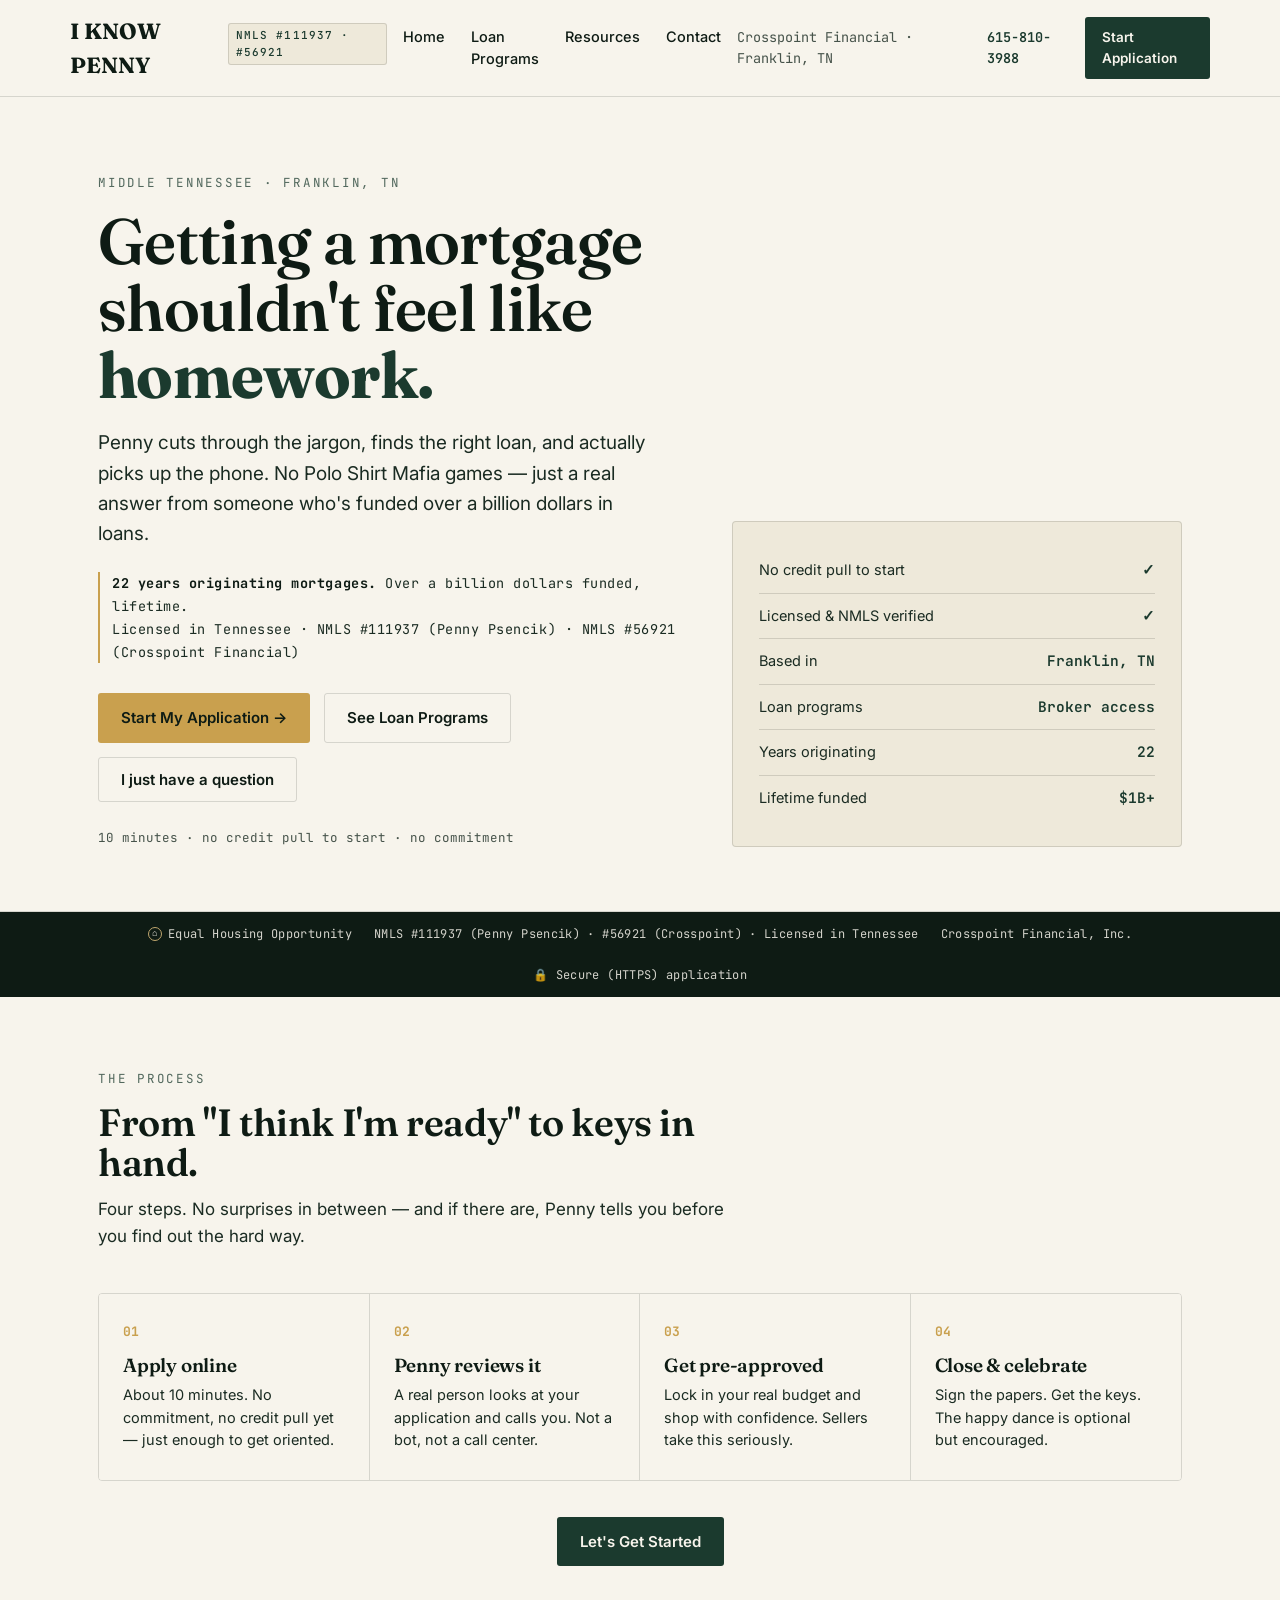
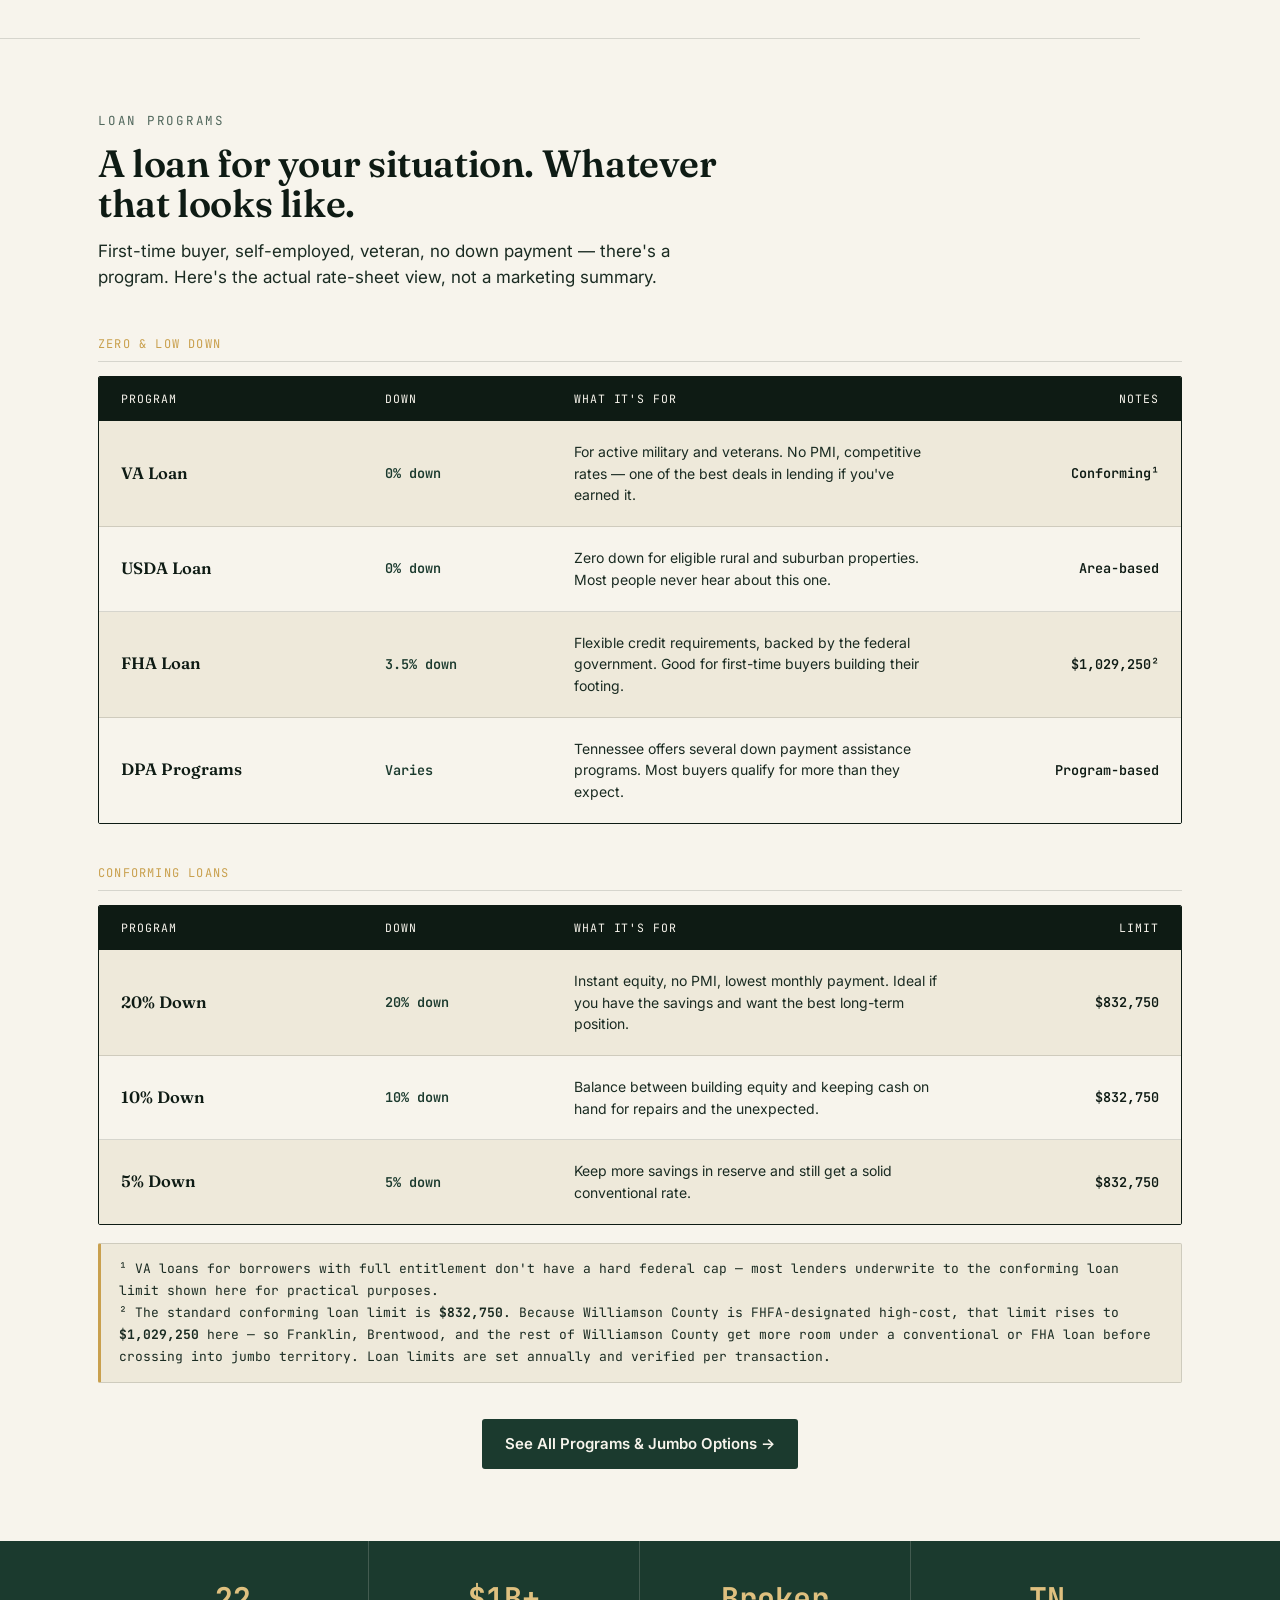
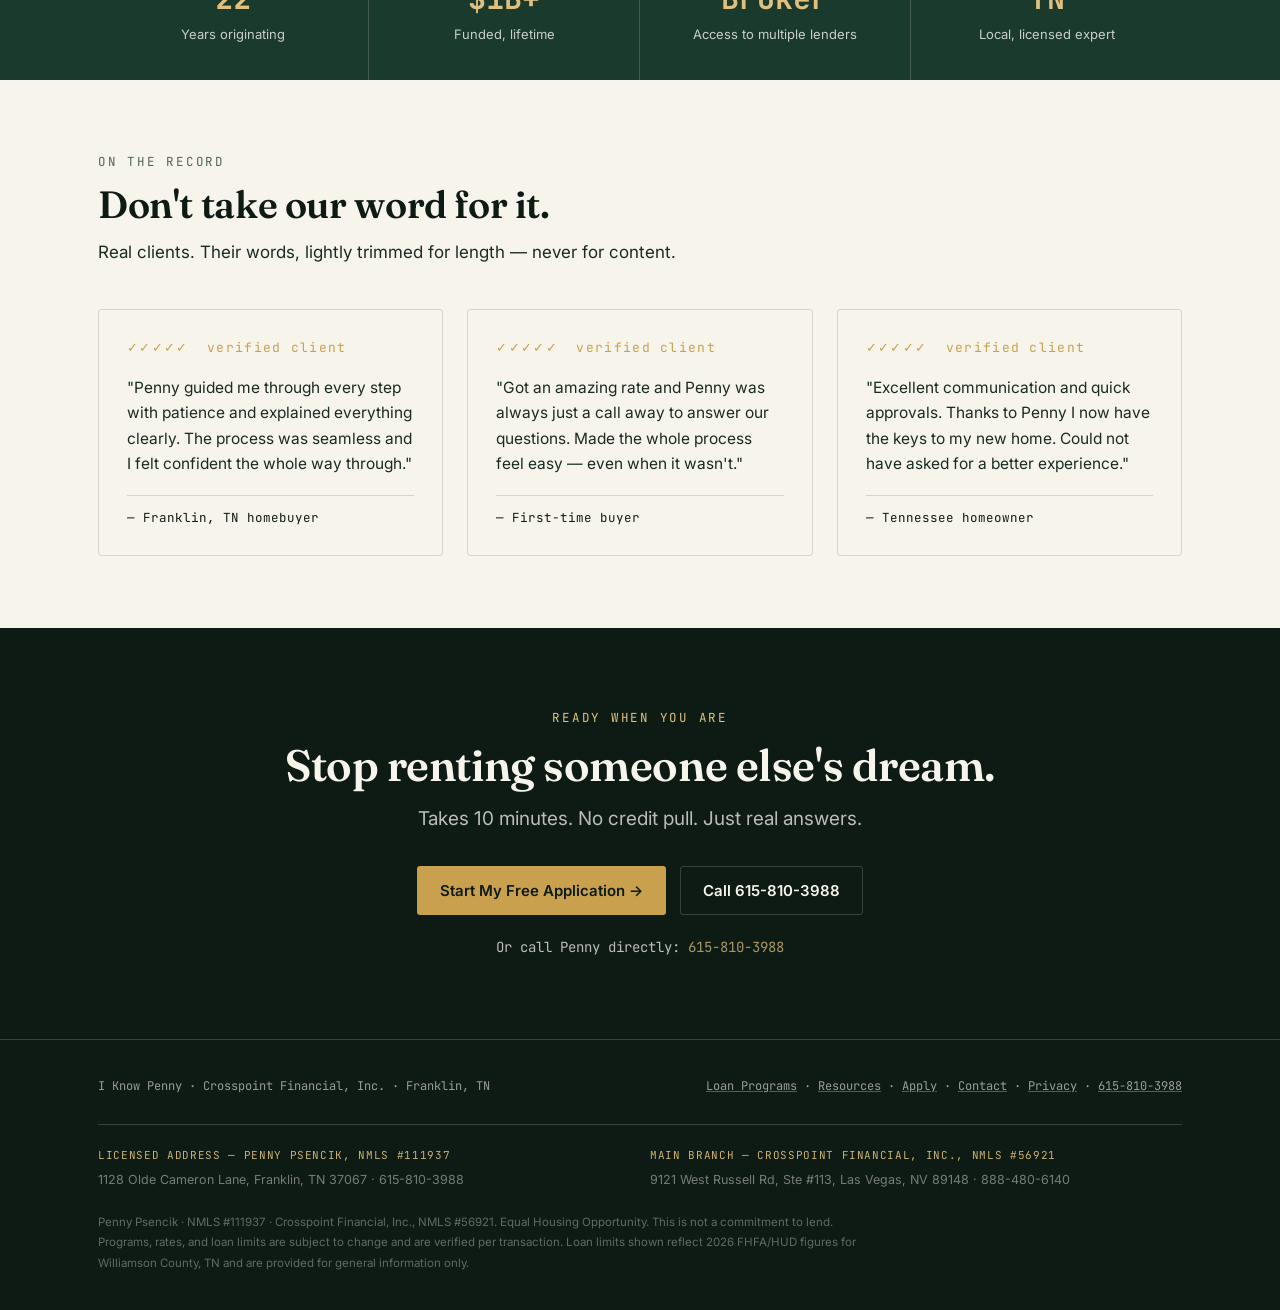
==== commit ed466a15: "iknowpenny update II added nmls for crosspoint, and i have question" ====
--- a/index.html
+++ b/index.html
@@ -14,7 +14,7 @@
 <header class="topbar">
   <div class="wrap topbar-inner">
     <a href="index.html" class="brand">
-      I KNOW PENNY <span class="brand-mark">NMLS #111937</span>
+      I KNOW PENNY <span class="brand-mark">NMLS #111937 · #56921</span>
     </a>
     <nav class="topbar-nav">
       <a href="index.html">Home</a>
@@ -53,21 +53,46 @@
 
         <div class="hero-credential">
           <strong>22 years originating mortgages.</strong> Over a billion dollars funded, lifetime.<br>
-          Licensed in Tennessee &middot; NMLS #111937 &middot; Crosspoint Financial
+          Licensed in Tennessee &middot; NMLS #111937 (Penny Psencik) &middot; NMLS #56921 (Crosspoint Financial)
         </div>
 
         <div class="hero-ctas">
           <a href="apply.html" class="btn btn-brass">Start My Application →</a>
           <a href="lending-programs.html" class="btn btn-ghost">See Loan Programs</a>
+          <button type="button" class="btn btn-ghost" id="question-toggle">I just have a question</button>
         </div>
         <p class="hero-microcopy">10 minutes &middot; no credit pull to start &middot; no commitment</p>
+
+        <div class="question-panel" id="question-panel" hidden>
+          <p style="font-size:14px; color:var(--ink-soft); margin-bottom:16px;">No application, no pressure — just ask. Penny answers these directly.</p>
+          <form action="https://formspree.io/f/xqejvrgy" method="POST" id="question-form">
+            <input type="hidden" name="_subject" value="Quick Question — I Know Penny">
+            <input type="hidden" name="lead_source" value="iknowpenny.com/homepage-question">
+            <div class="field-row">
+              <div class="field">
+                <label for="qname">Your name <span class="req">*</span></label>
+                <input type="text" id="qname" name="name" required>
+              </div>
+              <div class="field">
+                <label for="qcontact">Email or phone <span class="req">*</span></label>
+                <input type="text" id="qcontact" name="contact" required>
+              </div>
+            </div>
+            <div class="field">
+              <label for="qquestion">Your question <span class="req">*</span></label>
+              <textarea id="qquestion" name="question" rows="3" required style="width:100%; padding:13px 14px; border:1px solid var(--line); border-radius:3px; font-family:var(--body); font-size:15.5px;" placeholder="What do you want to know?"></textarea>
+            </div>
+            <button type="submit" class="btn btn-primary">Send Question →</button>
+            <span id="question-success" class="mono" style="display:none; color:var(--vault); font-size:13.5px; margin-left:14px;">Sent — Penny will follow up shortly.</span>
+          </form>
+        </div>
       </div>
 
       <div class="hero-side">
         <div class="hero-side-row"><span class="label">No credit pull to start</span><span class="value">✓</span></div>
         <div class="hero-side-row"><span class="label">Licensed &amp; NMLS verified</span><span class="value">✓</span></div>
         <div class="hero-side-row"><span class="label">Based in</span><span class="value">Franklin, TN</span></div>
-        <div class="hero-side-row"><span class="label">Loan programs</span><span class="value">9+</span></div>
+        <div class="hero-side-row"><span class="label">Loan programs</span><span class="value">Broker access</span></div>
         <div class="hero-side-row"><span class="label">Years originating</span><span class="value">22</span></div>
         <div class="hero-side-row"><span class="label">Lifetime funded</span><span class="value">$1B+</span></div>
       </div>
@@ -78,7 +103,7 @@
   <div class="compliance-strip">
     <div class="wrap">
       <span class="eho"><span class="eho-icon">⌂</span> Equal Housing Opportunity</span>
-      <span>NMLS #111937 &middot; Licensed in Tennessee</span>
+      <span>NMLS #111937 (Penny Psencik) &middot; #56921 (Crosspoint) &middot; Licensed in Tennessee</span>
       <span>Crosspoint Financial, Inc.</span>
       <span>🔒 Secure (HTTPS) application</span>
     </div>
@@ -212,8 +237,8 @@
         <span class="cred-label">Funded, lifetime</span>
       </div>
       <div class="cred-item">
-        <span class="cred-num">9+</span>
-        <span class="cred-label">Loan programs</span>
+        <span class="cred-num">Broker</span>
+        <span class="cred-label">Access to multiple lenders</span>
       </div>
       <div class="cred-item">
         <span class="cred-num">TN</span>
@@ -280,8 +305,18 @@
         <a href="tel:6158103988">615-810-3988</a>
       </span>
     </div>
+    <div class="footer-addresses">
+      <div>
+        <span class="footer-addr-label">Licensed Address — Penny Psencik, NMLS #111937</span>
+        <span class="footer-addr-text">1128 Olde Cameron Lane, Franklin, TN 37067 &middot; 615-810-3988</span>
+      </div>
+      <div>
+        <span class="footer-addr-label">Main Branch — Crosspoint Financial, Inc., NMLS #56921</span>
+        <span class="footer-addr-text">9121 West Russell Rd, Ste #113, Las Vegas, NV 89148 &middot; 888-480-6140</span>
+      </div>
+    </div>
     <p class="footer-disclosure">
-      Penny Psencik &middot; NMLS #111937 &middot; Crosspoint Financial, Inc. Equal Housing Opportunity. This is not a commitment to lend. Programs, rates, and loan limits are subject to change and are verified per transaction. Loan limits shown reflect 2026 FHFA/HUD figures for Williamson County, TN and are provided for general information only.
+      Penny Psencik &middot; NMLS #111937 &middot; Crosspoint Financial, Inc., NMLS #56921. Equal Housing Opportunity. This is not a commitment to lend. Programs, rates, and loan limits are subject to change and are verified per transaction. Loan limits shown reflect 2026 FHFA/HUD figures for Williamson County, TN and are provided for general information only.
     </p>
   </div>
 </footer>
--- a/css/style.css
+++ b/css/style.css
@@ -319,6 +319,18 @@
   opacity: 0.8;
 }
 
+.question-panel {
+  margin-top: 24px;
+  padding: 22px;
+  border: 1px solid var(--line);
+  border-left: 3px solid var(--brass);
+  border-radius: 4px;
+  background: var(--paper-dim);
+  max-width: 560px;
+}
+.question-panel form .field { margin-bottom: 16px; }
+.question-panel .btn { display: inline-flex; }
+
 .hero-side {
   border: 1px solid var(--line);
   background: var(--paper-dim);
@@ -659,6 +671,35 @@
 }
 .footer-grid a { text-decoration: underline; text-decoration-color: rgba(247,244,236,0.3); }
 .footer-grid a:hover { color: var(--brass-light); text-decoration-color: var(--brass-light); }
+
+.footer-addresses {
+  display: grid;
+  grid-template-columns: 1fr 1fr;
+  gap: 20px;
+  margin-top: 26px;
+  padding-top: 22px;
+  border-top: 1px solid var(--line-on-dark);
+}
+@media (max-width: 700px) {
+  .footer-addresses { grid-template-columns: 1fr; gap: 16px; }
+}
+
+.footer-addr-label {
+  display: block;
+  font-family: var(--mono);
+  font-size: 11px;
+  letter-spacing: 0.06em;
+  text-transform: uppercase;
+  color: var(--brass-light);
+  opacity: 0.9;
+  margin-bottom: 6px;
+}
+.footer-addr-text {
+  display: block;
+  font-size: 12.5px;
+  line-height: 1.6;
+  opacity: 0.75;
+}
 .footer-disclosure {
   margin-top: 22px;
   font-size: 11.5px;
